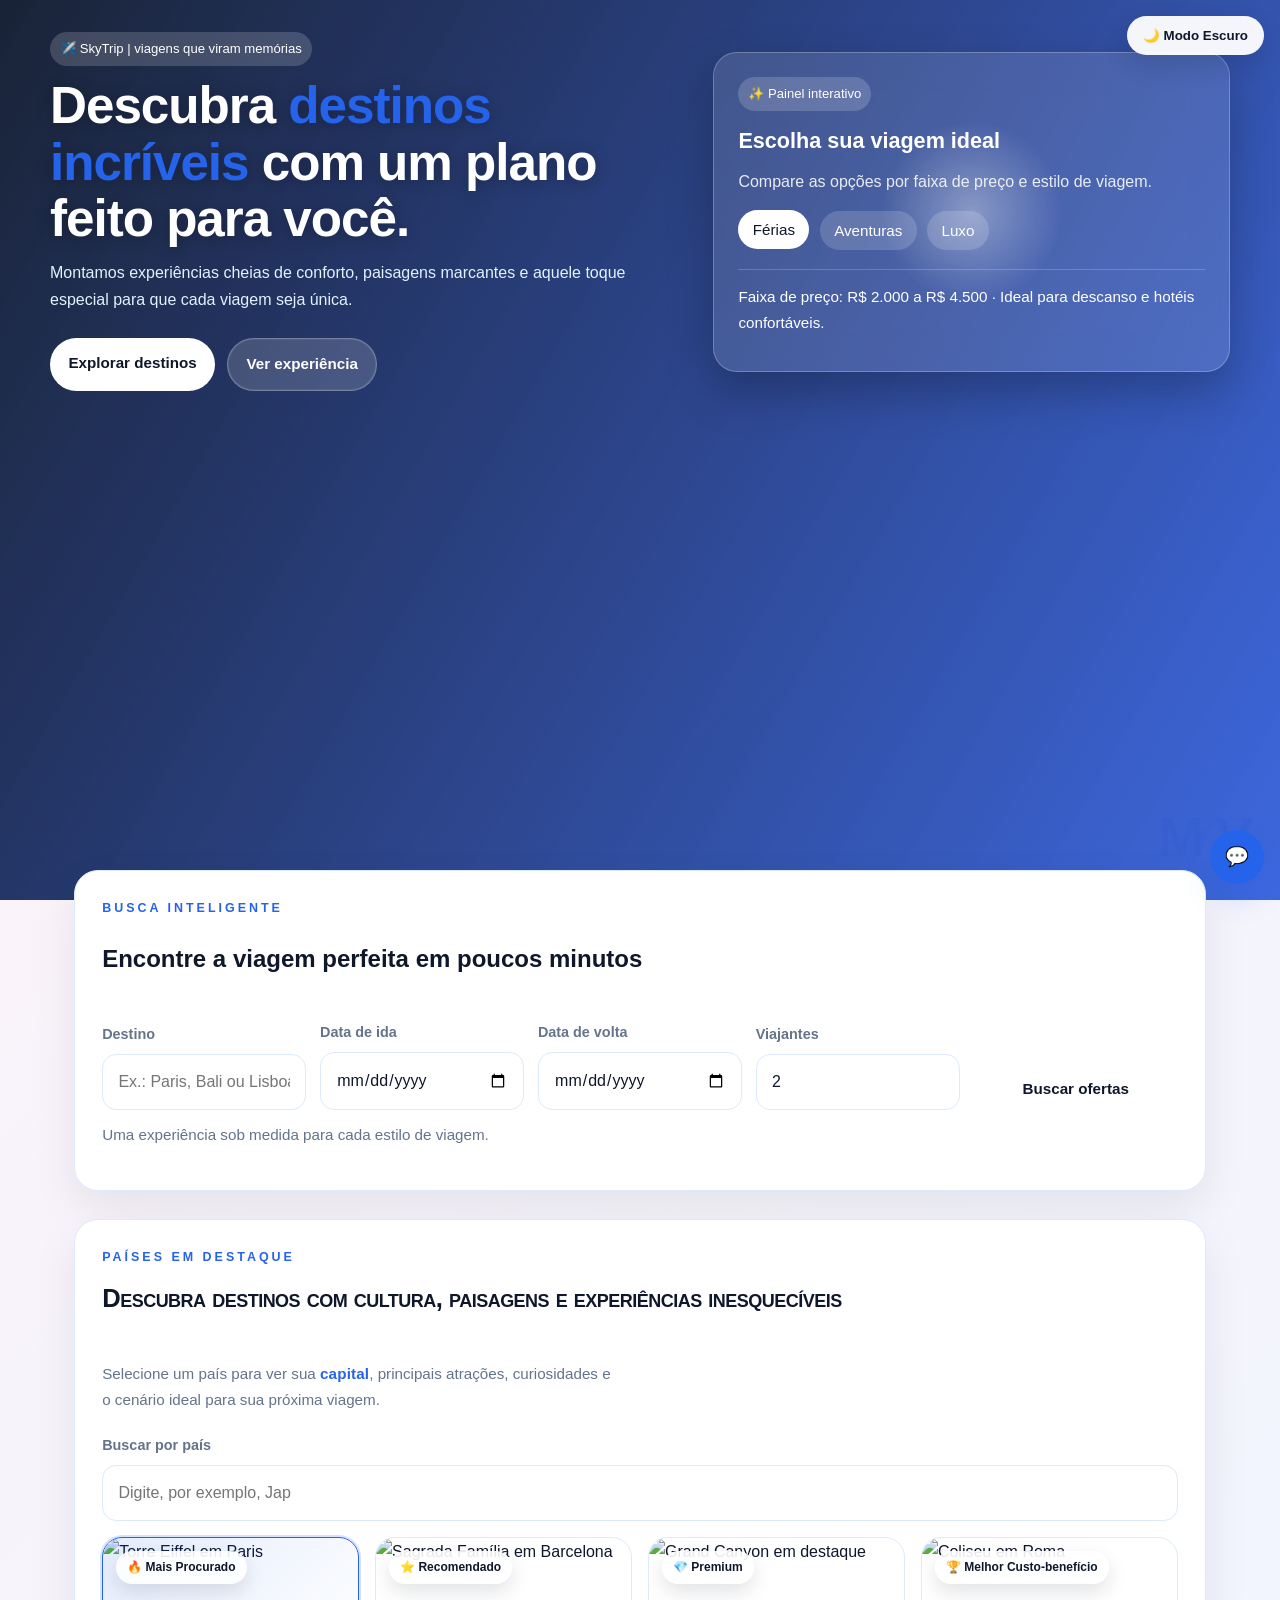
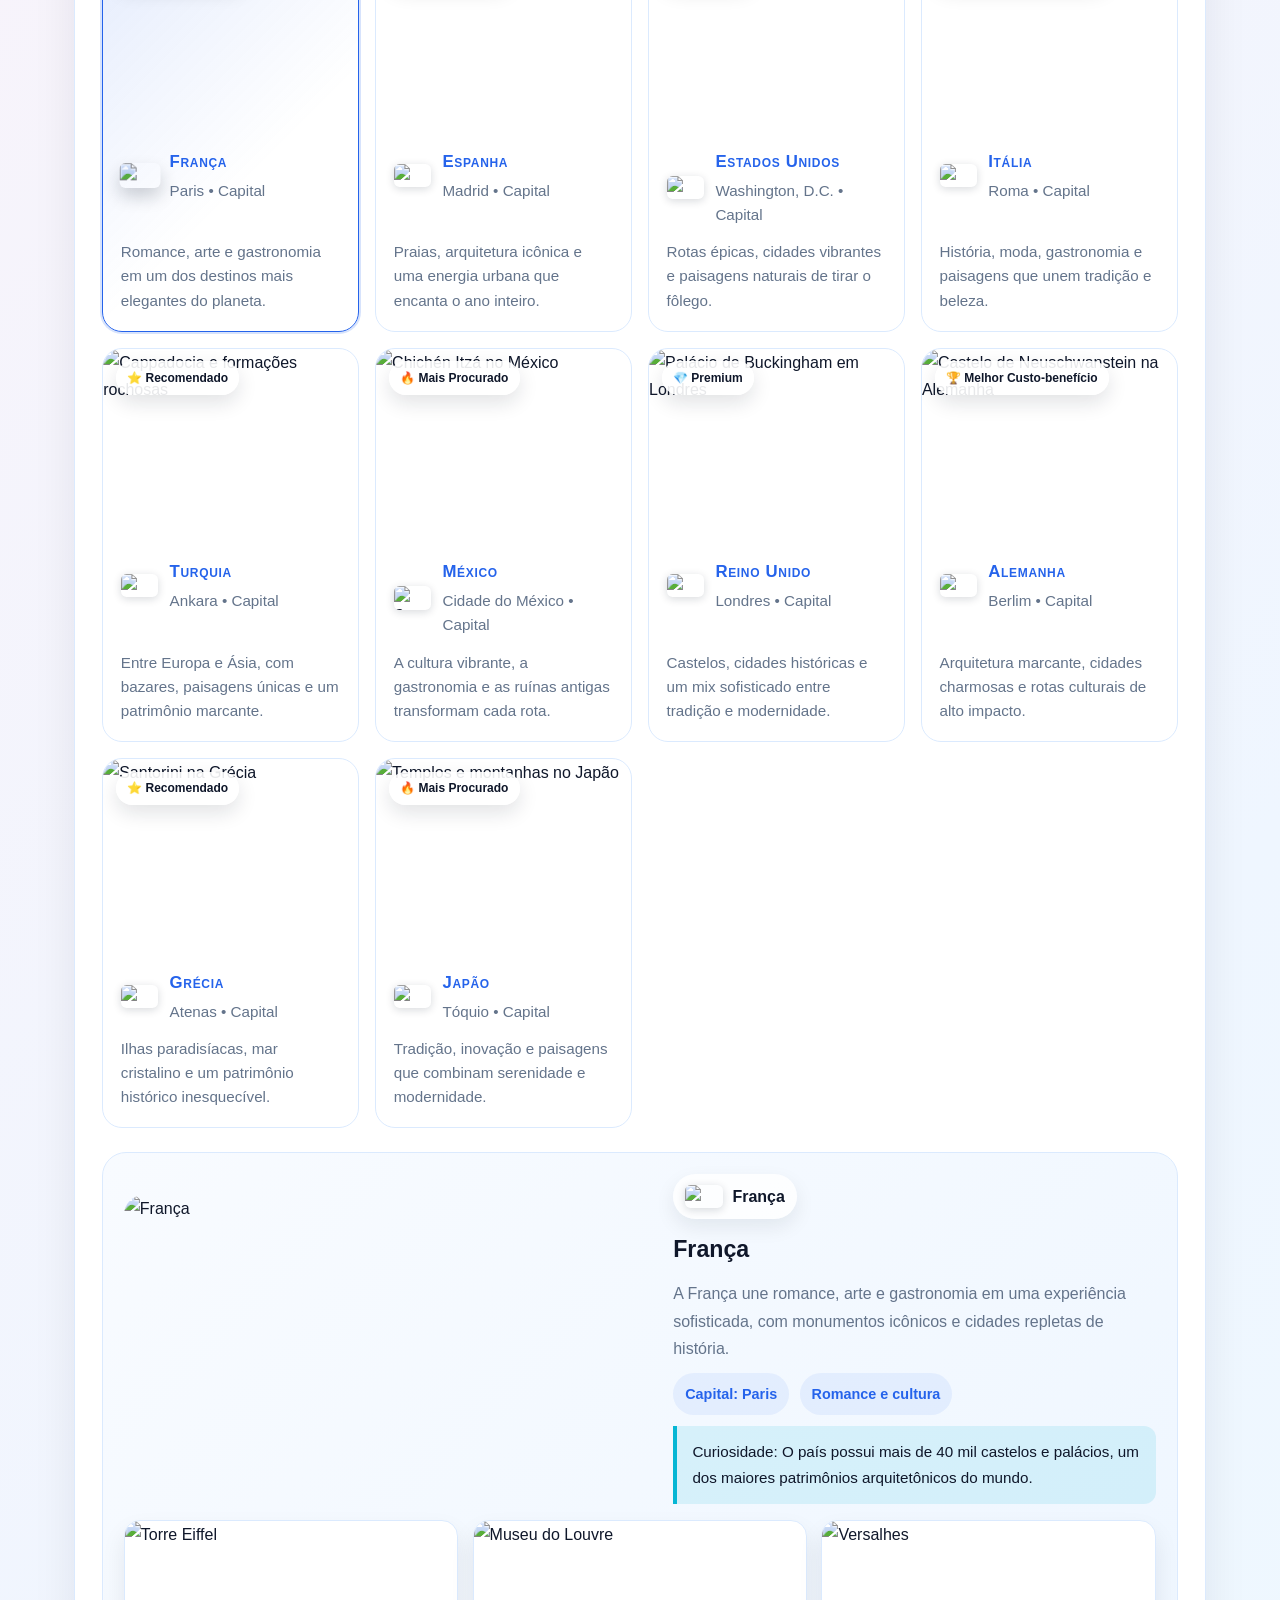
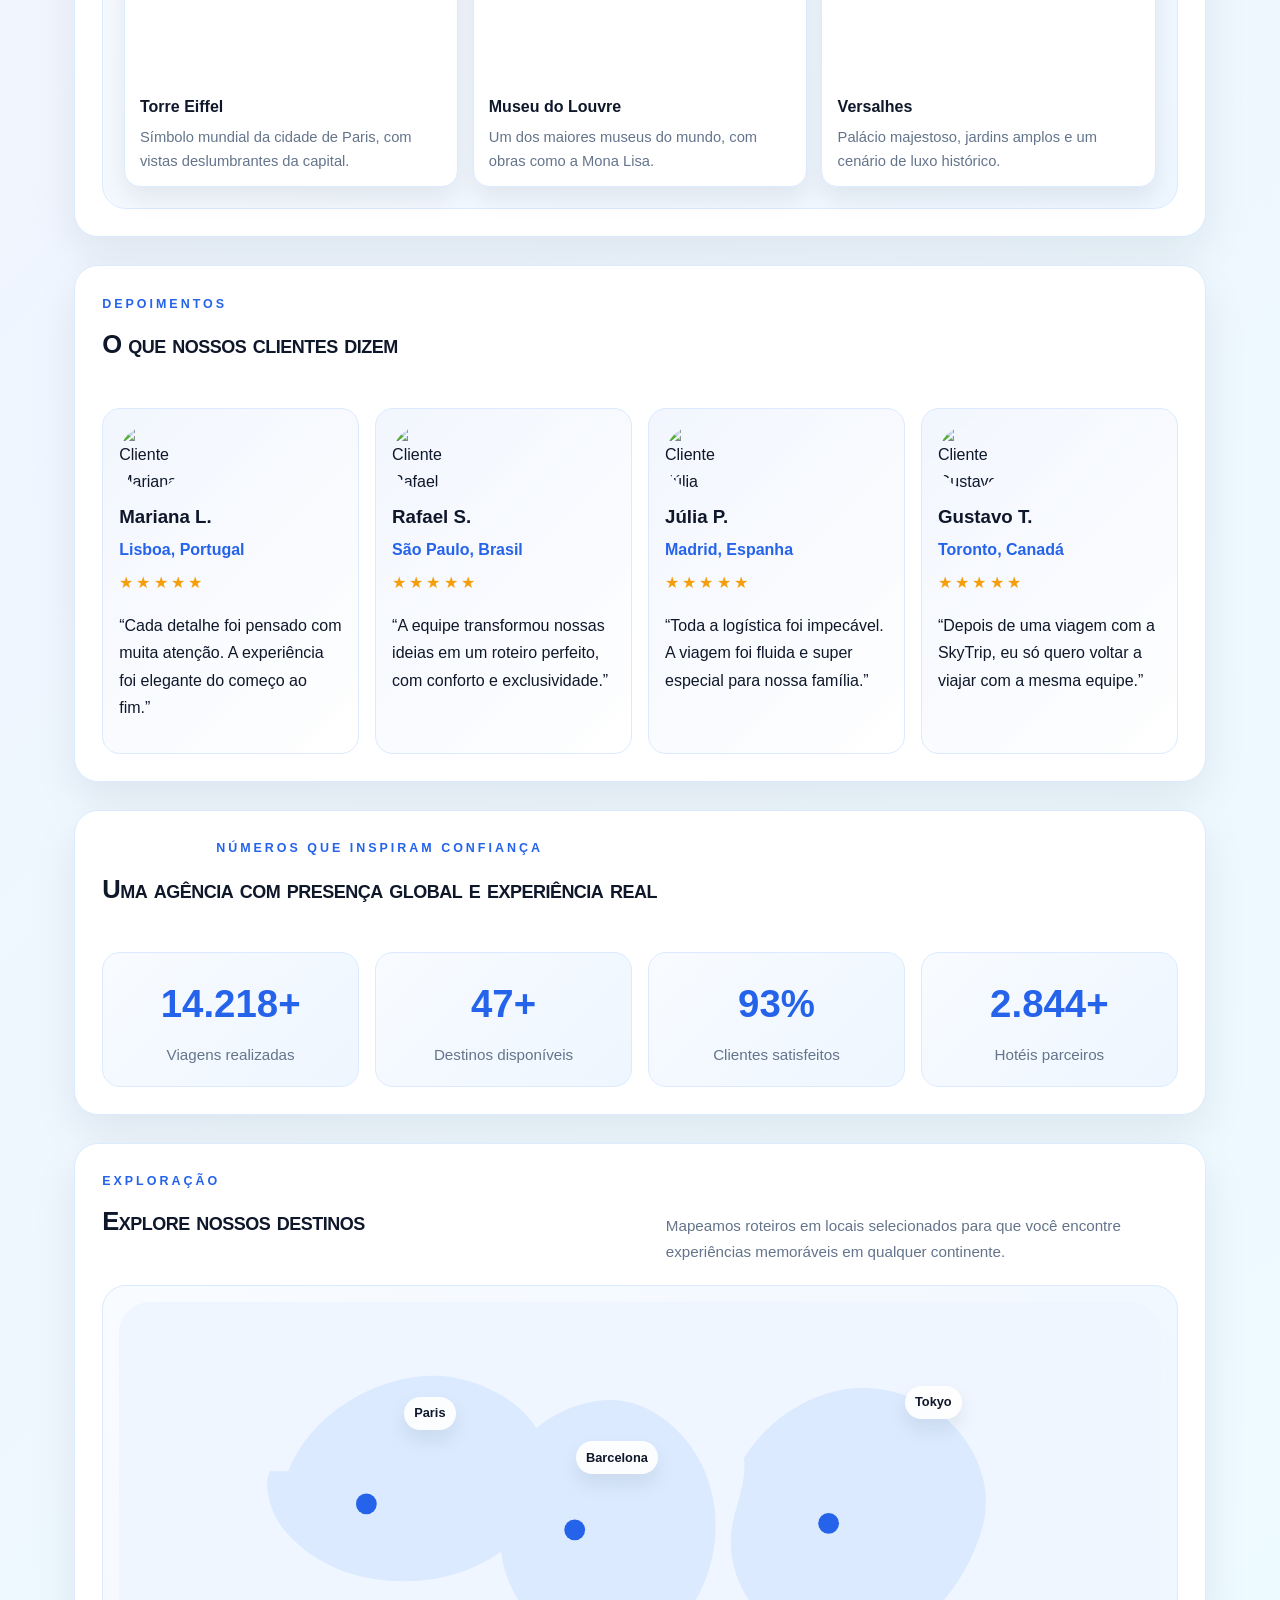
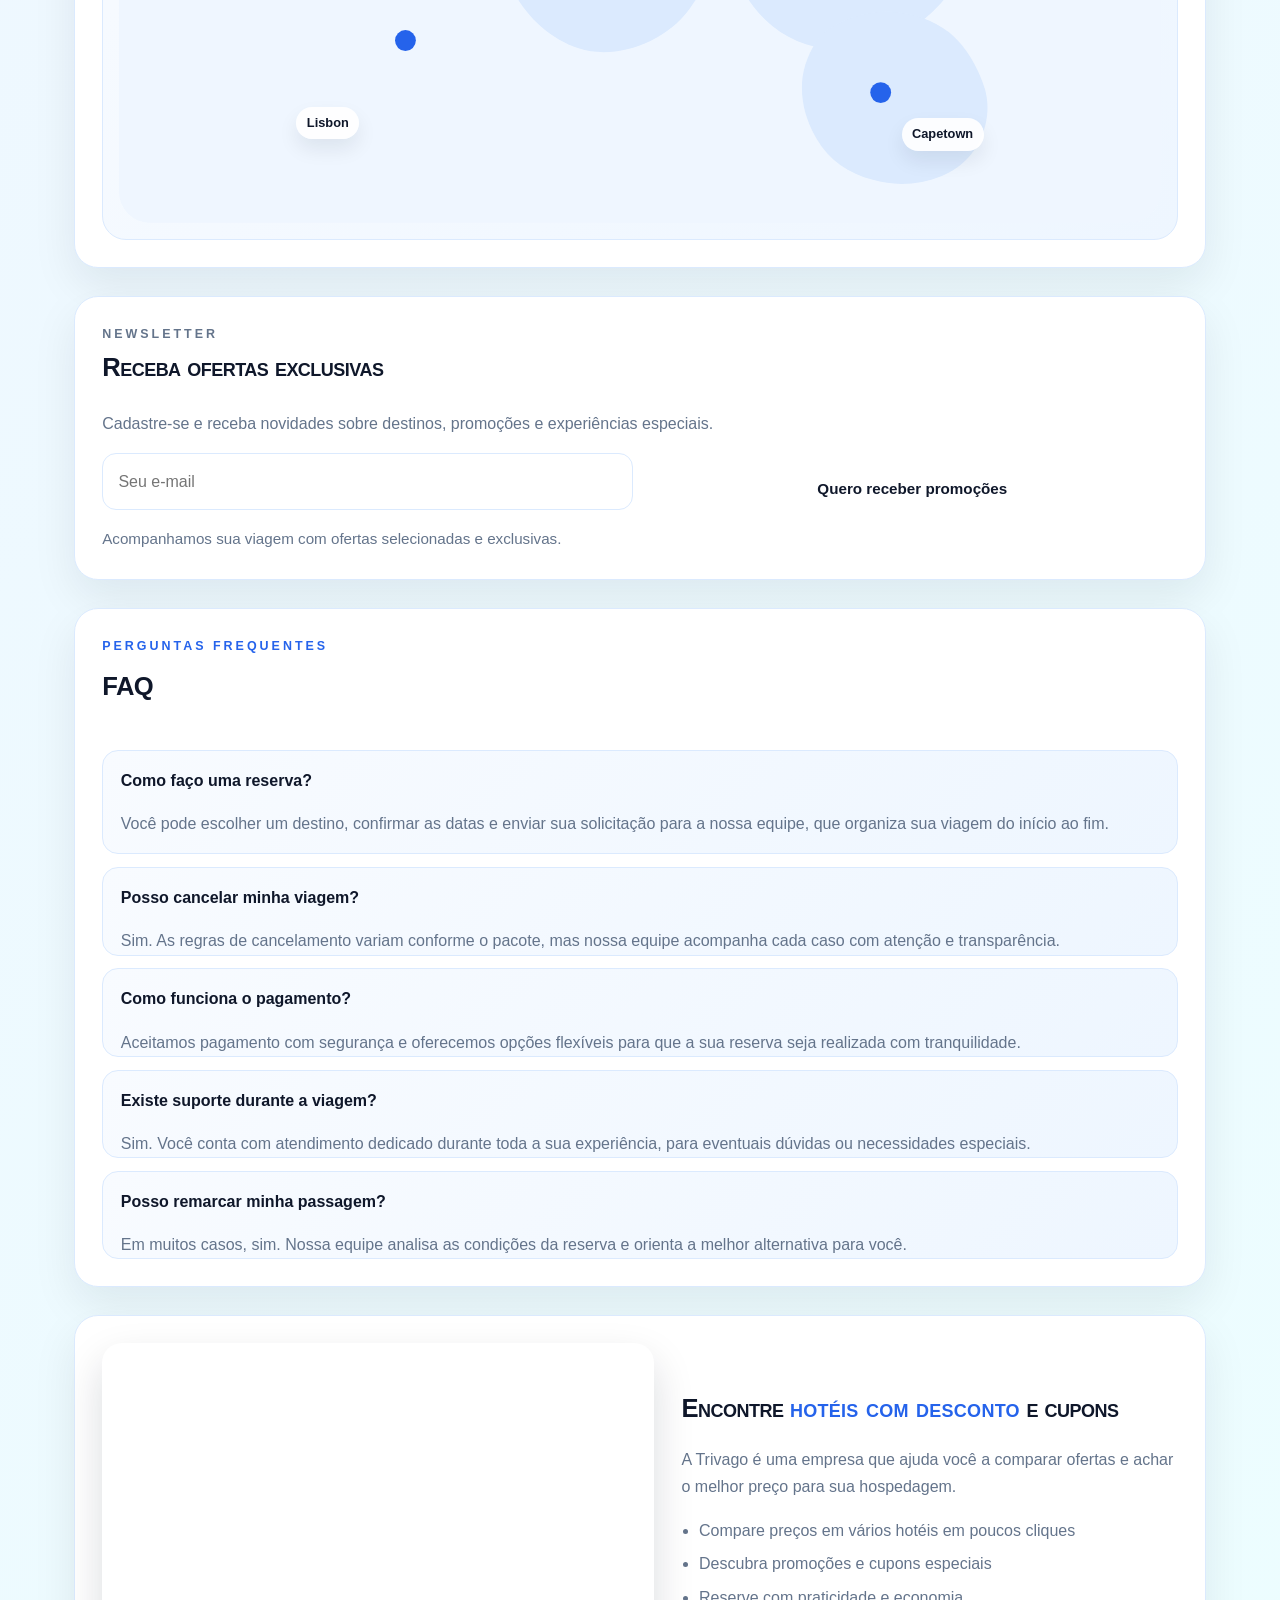
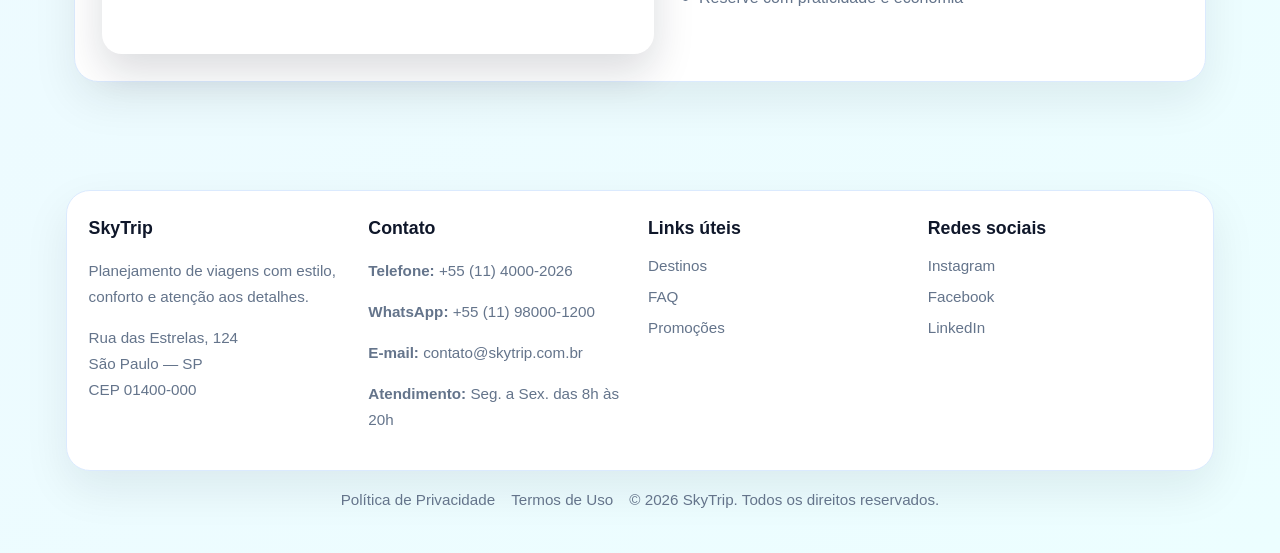
==== index_new.html @ daa1e283 "Adiciona FAQ e melhorias na responsividade" ====
<!DOCTYPE html>
<html lang="pt-BR">
<head>
  <meta charset="UTF-8" />
  <meta name="viewport" content="width=device-width, initial-scale=1.0" />
  <meta name="theme-color" content="#2563eb" />
  <title>SkyTrip | Agência de Viagens</title>
  <link rel="stylesheet" href="styles.css" />
</head>
<body class="is-loading">
  <div class="loading-screen" id="loadingScreen">
    <div class="loading-card">
      <div class="brand-mark">✈️</div>
      <h2>SkyTrip</h2>
      <p>Planejando sua próxima viagem...</p>
      <div class="loading-bar"><span></span></div>
    </div>
  </div>

  <button class="theme-toggle" id="themeToggle" type="button" aria-label="Alternar tema">🌙 Modo Escuro</button>

  <header class="hero">
    <div class="hero-content">
      <div class="reveal">
        <span class="chip">✈️ SkyTrip | viagens que viram memórias</span>
        <h1>Descubra <span class="accent">destinos incríveis</span> com um plano feito para você.</h1>
        <p>Montamos experiências cheias de conforto, paisagens marcantes e aquele toque especial para que cada viagem seja única.</p>
        <div class="hero-actions">
          <a class="btn btn-primary" href="#destinos">Explorar destinos</a>
          <a class="btn btn-secondary" href="#video">Ver experiência</a>
        </div>
      </div>

      <div class="panel-card reveal" id="panelCard">
        <span class="chip">✨ Painel interativo</span>
        <h3 id="panelTitle">Escolha sua viagem ideal</h3>
        <p id="panelText">Compare as opções por faixa de preço e estilo de viagem.</p>

        <div class="options">
          <button class="option-btn active" type="button" data-style="Ferias">Férias</button>
          <button class="option-btn" type="button" data-style="Aventuras">Aventuras</button>
          <button class="option-btn" type="button" data-style="Luxo">Luxo</button>
        </div>

        <div class="result-box" id="resultBox">
          Faixa de preço: R$ 2.000 a R$ 4.500 · Ideal para descanso e hotéis confortáveis.
        </div>
      </div>
    </div>
  </header>

  <main>
    <section class="search-panel reveal" aria-label="Busca de viagens">
      <div class="section-heading">
        <div>
          <p class="section-kicker">Busca inteligente</p>
          <h2>Encontre a viagem perfeita em poucos minutos</h2>
        </div>
      </div>

      <form class="search-form" id="heroSearchForm">
        <label>
          <span>Destino</span>
          <input id="destinationInput" type="text" placeholder="Ex.: Paris, Bali ou Lisboa" />
        </label>
        <label>
          <span>Data de ida</span>
          <input id="departureInput" type="date" />
        </label>
        <label>
          <span>Data de volta</span>
          <input id="returnInput" type="date" />
        </label>
        <label>
          <span>Viajantes</span>
          <input id="travelersInput" type="number" min="1" max="12" value="2" />
        </label>
        <button class="btn btn-primary" type="submit">Buscar ofertas</button>
      </form>
      <p class="form-message" id="searchStatus">Uma experiência sob medida para cada estilo de viagem.</p>
    </section>

    <section class="section-card reveal" id="destinos">
      <div class="section-heading">
        <div>
          <p class="section-kicker">Países em destaque</p>
          <h2>Descubra destinos com cultura, paisagens e experiências inesquecíveis</h2>
        </div>
        <p class="section-intro">Selecione um país para ver sua <span class="highlight">capital</span>, principais atrações, curiosidades e o cenário ideal para sua próxima viagem.</p>
      </div>

      <label class="search-field" for="destinoSearch">
        <span>Buscar por país</span>
        <input id="destinoSearch" type="search" placeholder="Digite, por exemplo, Jap" />
      </label>

      <div class="destinos">
        <button class="destino active" type="button" data-country="França" data-badge="🔥 Mais Procurado">
          <span class="destino-badge">🔥 Mais Procurado</span>
          <img src="https://images.unsplash.com/photo-1499856871958-5b9627545d1a?auto=format&fit=crop&w=900&q=80" alt="Torre Eiffel em Paris" loading="lazy" />
          <div class="destino-content">
            <div class="destino-top">
              <img class="flag-badge" src="https://flagcdn.com/w320/fr.png" alt="Bandeira da França" />
              <div>
                <h3>França</h3>
                <p>Paris • Capital</p>
              </div>
            </div>
            <p>Romance, arte e gastronomia em um dos destinos mais elegantes do planeta.</p>
          </div>
        </button>

        <button class="destino" type="button" data-country="Espanha" data-badge="⭐ Recomendado">
          <span class="destino-badge">⭐ Recomendado</span>
          <img src="https://images.unsplash.com/photo-1543783207-ec64e4d95325?auto=format&fit=crop&w=900&q=80" alt="Sagrada Família em Barcelona" loading="lazy" />
          <div class="destino-content">
            <div class="destino-top">
              <img class="flag-badge" src="https://flagcdn.com/w320/es.png" alt="Bandeira da Espanha" />
              <div>
                <h3>Espanha</h3>
                <p>Madrid • Capital</p>
              </div>
            </div>
            <p>Praias, arquitetura icônica e uma energia urbana que encanta o ano inteiro.</p>
          </div>
        </button>

        <button class="destino" type="button" data-country="Estados Unidos" data-badge="💎 Premium">
          <span class="destino-badge">💎 Premium</span>
          <img src="https://images.unsplash.com/photo-1500530855697-b586d89ba3ee?auto=format&fit=crop&w=900&q=80" alt="Grand Canyon em destaque" loading="lazy" />
          <div class="destino-content">
            <div class="destino-top">
              <img class="flag-badge" src="https://flagcdn.com/w320/us.png" alt="Bandeira dos Estados Unidos" />
              <div>
                <h3>Estados Unidos</h3>
                <p>Washington, D.C. • Capital</p>
              </div>
            </div>
            <p>Rotas épicas, cidades vibrantes e paisagens naturais de tirar o fôlego.</p>
          </div>
        </button>

        <button class="destino" type="button" data-country="Itália" data-badge="🏆 Melhor Custo-benefício">
          <span class="destino-badge">🏆 Melhor Custo-benefício</span>
          <img src="https://images.unsplash.com/photo-1516483638261-f4dbaf036963?auto=format&fit=crop&w=900&q=80" alt="Coliseu em Roma" loading="lazy" />
          <div class="destino-content">
            <div class="destino-top">
              <img class="flag-badge" src="https://flagcdn.com/w320/it.png" alt="Bandeira da Itália" />
              <div>
                <h3>Itália</h3>
                <p>Roma • Capital</p>
              </div>
            </div>
            <p>História, moda, gastronomia e paisagens que unem tradição e beleza.</p>
          </div>
        </button>

        <button class="destino" type="button" data-country="Turquia" data-badge="⭐ Recomendado">
          <span class="destino-badge">⭐ Recomendado</span>
          <img src="https://images.unsplash.com/photo-1548013146-72479768bada?auto=format&fit=crop&w=900&q=80" alt="Cappadocia e formações rochosas" loading="lazy" />
          <div class="destino-content">
            <div class="destino-top">
              <img class="flag-badge" src="https://flagcdn.com/w320/tr.png" alt="Bandeira da Turquia" />
              <div>
                <h3>Turquia</h3>
                <p>Ankara • Capital</p>
              </div>
            </div>
            <p>Entre Europa e Ásia, com bazares, paisagens únicas e um patrimônio marcante.</p>
          </div>
        </button>

        <button class="destino" type="button" data-country="México" data-badge="🔥 Mais Procurado">
          <span class="destino-badge">🔥 Mais Procurado</span>
          <img src="https://images.unsplash.com/photo-1518638150340-f706e86654de?auto=format&fit=crop&w=900&q=80" alt="Chichén Itzá no México" loading="lazy" />
          <div class="destino-content">
            <div class="destino-top">
              <img class="flag-badge" src="https://flagcdn.com/w320/mx.png" alt="Bandeira do México" />
              <div>
                <h3>México</h3>
                <p>Cidade do México • Capital</p>
              </div>
            </div>
            <p>A cultura vibrante, a gastronomia e as ruínas antigas transformam cada rota.</p>
          </div>
        </button>

        <button class="destino" type="button" data-country="Reino Unido" data-badge="💎 Premium">
          <span class="destino-badge">💎 Premium</span>
          <img src="https://images.unsplash.com/photo-1513635269975-59663e0ac1ad?auto=format&fit=crop&w=900&q=80" alt="Palácio de Buckingham em Londres" loading="lazy" />
          <div class="destino-content">
            <div class="destino-top">
              <img class="flag-badge" src="https://flagcdn.com/w320/gb.png" alt="Bandeira do Reino Unido" />
              <div>
                <h3>Reino Unido</h3>
                <p>Londres • Capital</p>
              </div>
            </div>
            <p>Castelos, cidades históricas e um mix sofisticado entre tradição e modernidade.</p>
          </div>
        </button>

        <button class="destino" type="button" data-country="Alemanha" data-badge="🏆 Melhor Custo-benefício">
          <span class="destino-badge">🏆 Melhor Custo-benefício</span>
          <img src="https://images.unsplash.com/photo-1467269204594-9661b134dd2b?auto=format&fit=crop&w=900&q=80" alt="Castelo de Neuschwanstein na Alemanha" loading="lazy" />
          <div class="destino-content">
            <div class="destino-top">
              <img class="flag-badge" src="https://flagcdn.com/w320/de.png" alt="Bandeira da Alemanha" />
              <div>
                <h3>Alemanha</h3>
                <p>Berlim • Capital</p>
              </div>
            </div>
            <p>Arquitetura marcante, cidades charmosas e rotas culturais de alto impacto.</p>
          </div>
        </button>

        <button class="destino" type="button" data-country="Grécia" data-badge="⭐ Recomendado">
          <span class="destino-badge">⭐ Recomendado</span>
          <img src="https://images.unsplash.com/photo-1570077188670-e3a8d69ac5ff?auto=format&fit=crop&w=900&q=80" alt="Santorini na Grécia" loading="lazy" />
          <div class="destino-content">
            <div class="destino-top">
              <img class="flag-badge" src="https://flagcdn.com/w320/gr.png" alt="Bandeira da Grécia" />
              <div>
                <h3>Grécia</h3>
                <p>Atenas • Capital</p>
              </div>
            </div>
            <p>Ilhas paradisíacas, mar cristalino e um patrimônio histórico inesquecível.</p>
          </div>
        </button>

        <button class="destino" type="button" data-country="Japão" data-badge="🔥 Mais Procurado">
          <span class="destino-badge">🔥 Mais Procurado</span>
          <img src="https://images.unsplash.com/photo-1493976040374-85c8e12f0c0e?auto=format&fit=crop&w=900&q=80" alt="Templos e montanhas no Japão" loading="lazy" />
          <div class="destino-content">
            <div class="destino-top">
              <img class="flag-badge" src="https://flagcdn.com/w320/jp.png" alt="Bandeira do Japão" />
              <div>
                <h3>Japão</h3>
                <p>Tóquio • Capital</p>
              </div>
            </div>
            <p>Tradição, inovação e paisagens que combinam serenidade e modernidade.</p>
          </div>
        </button>
      </div>

      <div class="destination-detail" id="destinationDetail"></div>
    </section>

    <section class="section-card reveal" id="testimonials">
      <div class="section-heading">
        <div>
          <p class="section-kicker">Depoimentos</p>
          <h2>O que nossos clientes dizem</h2>
        </div>
      </div>
      <div class="testimonial-grid">
        <article class="testimonial-card">
          <img src="https://images.unsplash.com/photo-1494790108377-be9c29b29330?auto=format&fit=crop&w=400&q=80" alt="Cliente Mariana" loading="lazy" />
          <div>
            <h3>Mariana L.</h3>
            <p class="testimonial-city">Lisboa, Portugal</p>
            <div class="stars">★★★★★</div>
            <p>“Cada detalhe foi pensado com muita atenção. A experiência foi elegante do começo ao fim.”</p>
          </div>
        </article>
        <article class="testimonial-card">
          <img src="https://images.unsplash.com/photo-1500648767791-00dcc994a43e?auto=format&fit=crop&w=400&q=80" alt="Cliente Rafael" loading="lazy" />
          <div>
            <h3>Rafael S.</h3>
            <p class="testimonial-city">São Paulo, Brasil</p>
            <div class="stars">★★★★★</div>
            <p>“A equipe transformou nossas ideias em um roteiro perfeito, com conforto e exclusividade.”</p>
          </div>
        </article>
        <article class="testimonial-card">
          <img src="https://images.unsplash.com/photo-1544005313-94ddf0286df2?auto=format&fit=crop&w=400&q=80" alt="Cliente Júlia" loading="lazy" />
          <div>
            <h3>Júlia P.</h3>
            <p class="testimonial-city">Madrid, Espanha</p>
            <div class="stars">★★★★★</div>
            <p>“Toda a logística foi impecável. A viagem foi fluida e super especial para nossa família.”</p>
          </div>
        </article>
        <article class="testimonial-card">
          <img src="https://images.unsplash.com/photo-1506794778202-cad84cf45f1d?auto=format&fit=crop&w=400&q=80" alt="Cliente Gustavo" loading="lazy" />
          <div>
            <h3>Gustavo T.</h3>
            <p class="testimonial-city">Toronto, Canadá</p>
            <div class="stars">★★★★★</div>
            <p>“Depois de uma viagem com a SkyTrip, eu só quero voltar a viajar com a mesma equipe.”</p>
          </div>
        </article>
      </div>
    </section>

    <section class="section-card reveal stats-section">
      <div class="section-heading">
        <div>
          <p class="section-kicker">Números que inspiram confiança</p>
          <h2>Uma agência com presença global e experiência real</h2>
        </div>
      </div>
      <div class="stats-grid">
        <div class="stat-item">
          <p class="stat-count" data-target="15000" data-suffix="+">0</p>
          <span>Viagens realizadas</span>
        </div>
        <div class="stat-item">
          <p class="stat-count" data-target="50" data-suffix="+">0</p>
          <span>Destinos disponíveis</span>
        </div>
        <div class="stat-item">
          <p class="stat-count" data-target="98" data-suffix="%">0</p>
          <span>Clientes satisfeitos</span>
        </div>
        <div class="stat-item">
          <p class="stat-count" data-target="3000" data-suffix="+">0</p>
          <span>Hotéis parceiros</span>
        </div>
      </div>
    </section>

    <section class="section-card reveal" id="mapSection">
      <div class="section-heading">
        <div>
          <p class="section-kicker">Exploração</p>
          <h2>Explore nossos destinos</h2>
        </div>
        <p class="section-intro">Mapeamos roteiros em locais selecionados para que você encontre experiências memoráveis em qualquer continente.</p>
      </div>

      <div class="map-shell">
        <svg viewBox="0 0 800 400" role="img" aria-label="Mapa ilustrativo do mundo com destinos selecionados">
          <rect width="800" height="400" rx="24" fill="#eff6ff" />
          <path d="M130 130c20-50 80-80 127-72 21 4 42 14 55 28 20 20 23 50 10 74-9 17-24 30-40 39-29 16-63 19-95 12-23-5-46-18-61-37-11-14-15-35-10-44Z" fill="#dbeafe" />
          <path d="M300 120c17-28 54-49 87-44 25 4 46 23 58 44 20 35 17 83-7 116-20 27-58 39-85 30-33-11-58-44-60-79-1-23 1-46 7-67Z" fill="#dbeafe" />
          <path d="M480 120c20-34 61-56 96-54 33 2 64 20 79 48 12 21 14 44 6 66-13 39-42 73-80 84-26 7-57 3-79-15-24-20-36-49-31-78 4-19 11-34 9-51Z" fill="#dbeafe" />
          <path d="M540 255c15-12 35-18 54-17 16 1 31 6 44 16 13 11 22 27 27 43 4 14 2 29-5 42-6 11-16 20-28 25-17 7-36 8-53 3-19-5-35-16-44-33-8-14-12-30-10-46 2-13 8-25 15-33Z" fill="#dbeafe" />
          <circle cx="190" cy="155" r="8" fill="#2563eb" />
          <circle cx="350" cy="175" r="8" fill="#2563eb" />
          <circle cx="545" cy="170" r="8" fill="#2563eb" />
          <circle cx="585" cy="300" r="8" fill="#2563eb" />
          <circle cx="220" cy="260" r="8" fill="#2563eb" />
        </svg>
        <div class="map-labels">
          <span>Paris</span>
          <span>Barcelona</span>
          <span>Tokyo</span>
          <span>Lisbon</span>
          <span>Capetown</span>
        </div>
      </div>
    </section>

    <section class="section-card reveal newsletter-section">
      <div>
        <p class="section-kicker">Newsletter</p>
        <h2>Receba ofertas exclusivas</h2>
        <p>Cadastre-se e receba novidades sobre destinos, promoções e experiências especiais.</p>
      </div>
      <form class="newsletter-form" id="newsletterForm">
        <input id="newsletterEmail" type="email" placeholder="Seu e-mail" />
        <button class="btn btn-primary" type="submit">Quero receber promoções</button>
      </form>
      <p class="form-message" id="newsletterMessage">Acompanhamos sua viagem com ofertas selecionadas e exclusivas.</p>
    </section>

    <section class="section-card reveal" id="faq">
      <div class="section-heading">
        <div>
          <p class="section-kicker">Perguntas frequentes</p>
          <h2>FAQ</h2>
        </div>
      </div>
      <div class="faq-list">
        <article class="faq-item is-open">
          <button class="faq-question" type="button">Como faço uma reserva?</button>
          <div class="faq-answer">Você pode escolher um destino, confirmar as datas e enviar sua solicitação para a nossa equipe, que organiza sua viagem do início ao fim.</div>
        </article>
        <article class="faq-item">
          <button class="faq-question" type="button">Posso cancelar minha viagem?</button>
          <div class="faq-answer">Sim. As regras de cancelamento variam conforme o pacote, mas nossa equipe acompanha cada caso com atenção e transparência.</div>
        </article>
        <article class="faq-item">
          <button class="faq-question" type="button">Como funciona o pagamento?</button>
          <div class="faq-answer">Aceitamos pagamento com segurança e oferecemos opções flexíveis para que a sua reserva seja realizada com tranquilidade.</div>
        </article>
        <article class="faq-item">
          <button class="faq-question" type="button">Existe suporte durante a viagem?</button>
          <div class="faq-answer">Sim. Você conta com atendimento dedicado durante toda a sua experiência, para eventuais dúvidas ou necessidades especiais.</div>
        </article>
        <article class="faq-item">
          <button class="faq-question" type="button">Posso remarcar minha passagem?</button>
          <div class="faq-answer">Em muitos casos, sim. Nossa equipe analisa as condições da reserva e orienta a melhor alternativa para você.</div>
        </article>
      </div>
    </section>

    <section class="section-card reveal" id="video">
      <div class="video-wrap">
        <div class="video-frame">
          <iframe src="https://streamable.com/e/kjairt" title="Vídeo da Trivago" allowfullscreen></iframe>
        </div>
        <div class="video-copy">
          <h2>Encontre <span class="highlight">hotéis com desconto</span> e cupons</h2>
          <p>A Trivago é uma empresa que ajuda você a comparar ofertas e achar o melhor preço para sua hospedagem.</p>
          <ul>
            <li>Compare preços em vários hotéis em poucos cliques</li>
            <li>Descubra promoções e cupons especiais</li>
            <li>Reserve com praticidade e economia</li>
          </ul>
        </div>
      </div>
    </section>
  </main>

  <footer class="reveal">
    <div class="footer-grid">
      <div>
        <h3>SkyTrip</h3>
        <p>Planejamento de viagens com estilo, conforto e atenção aos detalhes.</p>
        <p>Rua das Estrelas, 124<br />São Paulo — SP<br />CEP 01400-000</p>
      </div>
      <div>
        <h3>Contato</h3>
        <p><strong>Telefone:</strong> +55 (11) 4000-2026</p>
        <p><strong>WhatsApp:</strong> +55 (11) 98000-1200</p>
        <p><strong>E-mail:</strong> contato@skytrip.com.br</p>
        <p><strong>Atendimento:</strong> Seg. a Sex. das 8h às 20h</p>
      </div>
      <div>
        <h3>Links úteis</h3>
        <ul>
          <li><a href="#destinos">Destinos</a></li>
          <li><a href="#faq">FAQ</a></li>
          <li><a href="#video">Promoções</a></li>
        </ul>
      </div>
      <div>
        <h3>Redes sociais</h3>
        <ul>
          <li><a href="#">Instagram</a></li>
          <li><a href="#">Facebook</a></li>
          <li><a href="#">LinkedIn</a></li>
        </ul>
      </div>
    </div>
    <div class="footer-bottom">
      <span>Política de Privacidade</span>
      <span>Termos de Uso</span>
      <span>© 2026 SkyTrip. Todos os direitos reservados.</span>
    </div>
  </footer>

  <button class="chat-float" id="chatToggle" type="button" aria-label="Abrir atendimento">💬</button>
  <div class="chat-window" id="chatWindow">
    <div class="chat-header">
      <strong>Olá!</strong>
      <button id="chatClose" type="button" aria-label="Fechar atendimento">×</button>
    </div>
    <p>Como podemos ajudar você hoje?</p>
    <div class="chat-bubble">Nossa equipe pode montar uma viagem sob medida para você.</div>
  </div>

  <script>
    const panelCard = document.getElementById("panelCard");
    const panelTitle = document.getElementById("panelTitle");
    const panelText = document.getElementById("panelText");
    const resultBox = document.getElementById("resultBox");
    const buttons = document.querySelectorAll(".option-btn");
    const destinationButtons = document.querySelectorAll(".destino");
    const destinationDetail = document.getElementById("destinationDetail");

    const profiles = {
      Ferias: {
        title: "Pacote de férias",
        text: "Ideal para quem quer descanso, praias e hotéis confortáveis com ótima relação custo-benefício.",
        result: "Faixa de preço: <span class=\"highlight\">R$ 2.000 a R$ 4.500</span> · Recomendação: Algarve com hospedagem acolhedora e passeios relaxantes."
      },
      Aventuras: {
        title: "Roteiro de aventuras",
        text: "Perfeito para quem gosta de trilhas, esportes e experiências intensas em destinos vibrantes.",
        result: "Faixa de preço: <span class=\"highlight\">R$ 3.500 a R$ 6.500</span> · Recomendação: Bali com mergulho, trilhas e passeios inesquecíveis."
      },
      Luxo: {
        title: "Experiência de luxo",
        text: "Um plano premium com hotéis exclusivos, serviços especiais e experiências sofisticadas.",
        result: "Faixa de preço: <span class=\"highlight\">R$ 8.000 a R$ 15.000+</span> · Recomendação: Dubai com resorts de alto padrão e turismo exclusivo."
      }
    };

    const destinations = {
      França: { capital: "Paris", flag: "https://flagcdn.com/w320/fr.png", image: "https://images.unsplash.com/photo-1499856871958-5b9627545d1a?auto=format&fit=crop&w=1200&q=80", description: "A França une romance, arte e gastronomia em uma experiência sofisticada, com monumentos icônicos e cidades repletas de história.", tag: "Romance e cultura", curiosity: "O país possui mais de 40 mil castelos e palácios, um dos maiores patrimônios arquitetônicos do mundo.", spots: [{ name: "Torre Eiffel", image: "https://images.unsplash.com/photo-1511739001486-6bfe10ce785f?auto=format&fit=crop&w=900&q=80", desc: "Símbolo mundial da cidade de Paris, com vistas deslumbrantes da capital." }, { name: "Museu do Louvre", image: "https://images.unsplash.com/photo-1548013146-72479768bada?auto=format&fit=crop&w=900&q=80", desc: "Um dos maiores museus do mundo, com obras como a Mona Lisa." }, { name: "Versalhes", image: "https://images.unsplash.com/photo-1502602898657-3e91760cbb34?auto=format&fit=crop&w=900&q=80", desc: "Palácio majestoso, jardins amplos e um cenário de luxo histórico." }] },
      Espanha: { capital: "Madrid", flag: "https://flagcdn.com/w320/es.png", image: "https://images.unsplash.com/photo-1539037116277-4db20889f2d4?auto=format&fit=crop&w=1200&q=80", description: "A Espanha oferece praias incríveis, cidades históricas e uma vida cultural intensa, com arquitetura única e gastronomia marcante.", tag: "Praias e arquitetura", curiosity: "A Espanha é um dos países com mais festivais populares do mundo, como as Fallas de Valência.", spots: [{ name: "Sagrada Família", image: "https://images.unsplash.com/photo-1543783207-ec64e4d95325?auto=format&fit=crop&w=900&q=80", desc: "Obra-prima modernista de Gaudí, um dos monumentos mais famosos da Espanha." }, { name: "Alhambra", image: "https://images.unsplash.com/photo-1528744598421-b7b93e12df15?auto=format&fit=crop&w=900&q=80", desc: "Complexo palaciano árabe em Granada, repleto de beleza e história." }, { name: "Park Güell", image: "https://images.unsplash.com/photo-1546525848-3ce03ca516f6?auto=format&fit=crop&w=900&q=80", desc: "Parque colorido com mosaicos e vistas espetaculares de Barcelona." }] },
      "Estados Unidos": { capital: "Washington, D.C.", flag: "https://flagcdn.com/w320/us.png", image: "https://images.unsplash.com/photo-1500530855697-b586d89ba3ee?auto=format&fit=crop&w=1200&q=80", description: "Os Estados Unidos combinam megacidades, parques nacionais e paisagens naturais gigantes, oferecendo roteiros para todos os estilos de viagem.", tag: "Cidades e paisagens", curiosity: "O país conta com 63 parques nacionais, protegendo alguns dos cenários mais impressionantes do planeta.", spots: [{ name: "Grand Canyon", image: "https://images.unsplash.com/photo-1500534623283-312aade485b7?auto=format&fit=crop&w=900&q=80", desc: "Uma das paisagens naturais mais marcantes do planeta, com vistas inigualáveis." }, { name: "Times Square", image: "https://images.unsplash.com/photo-1480714378408-67cf0d13bc1b?auto=format&fit=crop&w=900&q=80", desc: "O coração luminoso de Nova York, ideal para quem ama energia urbana." }, { name: "Estátua da Liberdade", image: "https://images.unsplash.com/photo-1548013146-72479768bada?auto=format&fit=crop&w=900&q=80", desc: "Ícone histórico e um dos pontos mais fotografados dos Estados Unidos." }] },
      Itália: { capital: "Roma", flag: "https://flagcdn.com/w320/it.png", image: "https://images.unsplash.com/photo-1516483638261-f4dbaf036963?auto=format&fit=crop&w=1200&q=80", description: "A Itália é um destino clássico para quem ama arte, história e boa gastronomia, com cidades de beleza incomparável.", tag: "História e gastronomia", curiosity: "A Itália possui mais patrimônios da UNESCO do que qualquer outro país do mundo.", spots: [{ name: "Coliseu", image: "https://images.unsplash.com/photo-1529260830199-42c24126f198?auto=format&fit=crop&w=900&q=80", desc: "Um dos monumentos mais emblemáticos da Antiguidade, localizado em Roma." }, { name: "Veneza", image: "https://images.unsplash.com/photo-1514890547357-a9ee288728e0?auto=format&fit=crop&w=900&q=80", desc: "Cidade única com canais, pontes e uma atmosfera romântica e encantadora." }, { name: "Torre de Pisa", image: "https://images.unsplash.com/photo-1500375592092-40eb2168fd21?auto=format&fit=crop&w=900&q=80", desc: "Símbolo arquitetônico famoso por sua inclinação singular." }] },
      Turquia: { capital: "Ankara", flag: "https://flagcdn.com/w320/tr.png", image: "https://images.unsplash.com/photo-1548013146-72479768bada?auto=format&fit=crop&w=1200&q=80", description: "A Turquia conecta culturas, com bazares históricos, paisagens únicas e uma localização fascinante entre dois continentes.", tag: "Cultura e paisagens", curiosity: "A Turquia fica entre a Europa e a Ásia, sendo um dos poucos países com essa posição geográfica única.", spots: [{ name: "Cappadocia", image: "https://images.unsplash.com/photo-1501785888041-af3ef285b470?auto=format&fit=crop&w=900&q=80", desc: "Formações rochosas impressionantes, balões de ar quente e cenários de cinema." }, { name: "Istambul", image: "https://images.unsplash.com/photo-1524231757912-21f4fe3a7200?auto=format&fit=crop&w=900&q=80", desc: "Cidade vibrante, repleta de mesquitas, bazares e vistas sobre o Bósforo." }, { name: "Éfeso", image: "https://images.unsplash.com/photo-1500530855697-b586d89ba3ee?auto=format&fit=crop&w=900&q=80", desc: "Uma das maiores ruínas antigas da região, com importância histórica enorme." }] },
      México: { capital: "Cidade do México", flag: "https://flagcdn.com/w320/mx.png", image: "https://images.unsplash.com/photo-1518638150340-f706e86654de?auto=format&fit=crop&w=1200&q=80", description: "O México oferece uma mistura envolvente de ruínas antigas, praias paradisíacas e uma culinária reconhecida mundialmente.", tag: "História e gastronomia", curiosity: "A culinária mexicana foi reconhecida pela UNESCO como Patrimônio Cultural Imaterial da Humanidade.", spots: [{ name: "Chichén Itzá", image: "https://images.unsplash.com/photo-1548013146-72479768bada?auto=format&fit=crop&w=900&q=80", desc: "Uma das maravilhas mais importantes da civilização maia." }, { name: "Teotihuacán", image: "https://images.unsplash.com/photo-1501785888041-af3ef285b470?auto=format&fit=crop&w=900&q=80", desc: "Complexo arqueológico com pirâmides imponentes e história fascinante." }, { name: "Cancún", image: "https://images.unsplash.com/photo-1527631746610-bca00a040d60?auto=format&fit=crop&w=900&q=80", desc: "Destino de praia com águas cristalinas e uma vida noturna animada." }] },
      "Reino Unido": { capital: "Londres", flag: "https://flagcdn.com/w320/gb.png", image: "https://images.unsplash.com/photo-1513635269975-59663e0ac1ad?auto=format&fit=crop&w=1200&q=80", description: "O Reino Unido reúne cidades históricas, palácios majestosos e paisagens rurais encantadoras, com um charme muito próprio.", tag: "História e cidades", curiosity: "Londres já teve uma torre onde os corvos eram cuidados por superstição e tradição.", spots: [{ name: "Big Ben", image: "https://images.unsplash.com/photo-1513635269975-59663e0ac1ad?auto=format&fit=crop&w=900&q=80", desc: "Símbolo icônico de Londres e um dos marcos mais reconhecidos do mundo." }, { name: "Stonehenge", image: "https://images.unsplash.com/photo-1476514525535-07fb3b4ae5f1?auto=format&fit=crop&w=900&q=80", desc: "Monumento pré-histórico cercado por mistério e beleza rural." }, { name: "Edimburgo", image: "https://images.unsplash.com/photo-1500534623283-312aade485b7?auto=format&fit=crop&w=900&q=80", desc: "Cidade histórica com castelos, ruas estreitas e uma atmosfera encantadora." }] },
      Alemanha: { capital: "Berlim", flag: "https://flagcdn.com/w320/de.png", image: "https://images.unsplash.com/photo-1467269204594-9661b134dd2b?auto=format&fit=crop&w=1200&q=80", description: "A Alemanha leva quem viaja para cidades modernas, castelos encantadores e trilhas imperdíveis em paisagens naturais memoráveis.", tag: "Cidades e castelos", curiosity: "O país possui uma das maiores redes ferroviárias da Europa, perfeita para explorar em viagens curtas.", spots: [{ name: "Neuschwanstein", image: "https://images.unsplash.com/photo-1500530855697-b586d89ba3ee?auto=format&fit=crop&w=900&q=80", desc: "Castelo romântico que inspirou contos e histórias de conto de fadas." }, { name: "Porta de Brandemburgo", image: "https://images.unsplash.com/photo-1527631746610-bca00a040d60?auto=format&fit=crop&w=900&q=80", desc: "Monumento histórico no centro de Berlim e símbolo da reunificação alemã." }, { name: "Floresta Negra", image: "https://images.unsplash.com/photo-1501785888041-af3ef285b470?auto=format&fit=crop&w=900&q=80", desc: "Região de montanhas, aldeias e trilhas que encantam os amantes da natureza." }] },
      Grécia: { capital: "Atenas", flag: "https://flagcdn.com/w320/gr.png", image: "https://images.unsplash.com/photo-1570077188670-e3a8d69ac5ff?auto=format&fit=crop&w=1200&q=80", description: "A Grécia surpreende com ilhas de águas cristalinas, vilarejos brancos e um legado histórico que fascina milhões de viajantes.", tag: "Ilhas e mitologia", curiosity: "O país possui mais de 6 mil ilhas e ilhéus, muitos ainda preservados e cheios de encanto.", spots: [{ name: "Acrópole", image: "https://images.unsplash.com/photo-1529156069898-49953e39b3ac?auto=format&fit=crop&w=900&q=80", desc: "Maravilha antiga que representa a essência da história grega." }, { name: "Santorini", image: "https://images.unsplash.com/photo-1570077188670-e3a8d69ac5ff?auto=format&fit=crop&w=900&q=80", desc: "Ilha com casas brancas, céu azul e pôr do sol inesquecível." }, { name: "Meteora", image: "https://images.unsplash.com/photo-1500375592092-40eb2168fd21?auto=format&fit=crop&w=900&q=80", desc: "Monastérios sobre formações rochosas de um cenário único no mundo." }] },
      Japão: { capital: "Tóquio", flag: "https://flagcdn.com/w320/jp.png", image: "https://images.unsplash.com/photo-1493976040374-85c8e12f0c0e?auto=format&fit=crop&w=1200&q=80", description: "O Japão combina tradição ancestral, tecnologia avançada e paisagens fascinantes em uma experiência cultural intensa.", tag: "Tradição e inovação", curiosity: "O país conta com mais de 100 mil templos e santuários, cada um com sua própria história.", spots: [{ name: "Monte Fuji", image: "https://images.unsplash.com/photo-1526481280693-3bfa7568e0f3?auto=format&fit=crop&w=900&q=80", desc: "Montanha sagrada e um dos cenários mais reconhecidos do Japão." }, { name: "Fushimi Inari", image: "https://images.unsplash.com/photo-1493976040374-85c8e12f0c0e?auto=format&fit=crop&w=900&q=80", desc: "Templo famoso por seus milheiros de portões vermelhos." }, { name: "Quioto", image: "https://images.unsplash.com/photo-1528164344705-47542687000d?auto=format&fit=crop&w=900&q=80", desc: "Cidade histórica com templos, jardins e uma atmosfera serena." }] }
    };

    function renderDestination(country) {
      const data = destinations[country];
      if (!data) return;

      destinationDetail.innerHTML = `
        <div class="detail-shell">
          <div class="detail-hero">
            <img src="${data.image}" alt="${country}" loading="lazy" />
            <div class="detail-header">
              <div class="flag-pill">
                <img class="flag-badge" src="${data.flag}" alt="Bandeira de ${country}" />
                <span>${country}</span>
              </div>
              <h3>${country}</h3>
              <p>${data.description}</p>
              <div class="detail-meta">
                <span class="detail-pill">Capital: ${data.capital}</span>
                <span class="detail-pill">${data.tag}</span>
              </div>
              <div class="curiosity">Curiosidade: ${data.curiosity}</div>
            </div>
          </div>

          <div class="detail-grid">
            ${data.spots.map((spot, index) => `
              <article class="spot-card" style="--delay: ${index * 90}ms;">
                <img src="${spot.image}" alt="${spot.name}" loading="lazy" />
                <div class="spot-content">
                  <h4>${spot.name}</h4>
                  <p>${spot.desc}</p>
                </div>
              </article>
            `).join("")}
          </div>
        </div>
      `;

      destinationDetail.classList.remove("is-visible");
      requestAnimationFrame(() => {
        destinationDetail.classList.add("is-visible");
      });
    }

    buttons.forEach((button) => {
      button.addEventListener("click", () => {
        buttons.forEach((btn) => btn.classList.remove("active"));
        button.classList.add("active");
        const style = button.dataset.style;
        panelTitle.innerHTML = profiles[style].title;
        panelText.innerHTML = profiles[style].text;
        resultBox.innerHTML = profiles[style].result;
      });
    });

    destinationButtons.forEach((button, index) => {
      button.style.setProperty("--delay", `${index * 80}ms`);
      button.addEventListener("click", () => {
        destinationButtons.forEach((btn) => {
          btn.classList.remove("active", "is-selected");
        });
        button.classList.add("active", "is-selected");
        renderDestination(button.dataset.country);
      });
    });

    const initialCountry = document.querySelector(".destino.active");
    if (initialCountry) {
      initialCountry.classList.add("is-selected");
    }

    renderDestination("França");

    panelCard.addEventListener("mousemove", (event) => {
      const rect = panelCard.getBoundingClientRect();
      const x = ((event.clientX - rect.left) / rect.width) * 100;
      const y = ((event.clientY - rect.top) / rect.height) * 100;
      panelCard.style.setProperty("--x", `${x}%`);
      panelCard.style.setProperty("--y", `${y}%`);
    });

    const searchForm = document.getElementById("heroSearchForm");
    const searchStatus = document.getElementById("searchStatus");
    if (searchForm) {
      searchForm.addEventListener("submit", (event) => {
        event.preventDefault();
        const destination = document.getElementById("destinationInput").value.trim();
        const departure = document.getElementById("departureInput").value;
        const returnDate = document.getElementById("returnInput").value;
        const travelers = document.getElementById("travelersInput").value;

        if (!destination || !departure || !returnDate || !travelers) {
          searchStatus.textContent = "Preencha todos os campos para receber uma proposta personalizada.";
          searchStatus.className = "form-message error";
          return;
        }

        if (new Date(returnDate) < new Date(departure)) {
          searchStatus.textContent = "A data de volta não pode ser anterior à data de ida.";
          searchStatus.className = "form-message error";
          return;
        }

        searchStatus.textContent = `Perfect! Sua viagem para ${destination} para ${travelers} viajante(s) está pronta para análise.`;
        searchStatus.className = "form-message success";
      });
    }

    const destinationSearch = document.getElementById("destinoSearch");
    if (destinationSearch) {
      destinationSearch.addEventListener("input", () => {
        const query = destinationSearch.value.trim().toLowerCase();
        destinationButtons.forEach((button) => {
          const country = button.dataset.country.toLowerCase();
          const shouldShow = !query || country.includes(query);
          button.classList.toggle("is-hidden", !shouldShow);
        });
      });
    }

    const newsletterForm = document.getElementById("newsletterForm");
    const newsletterMessage = document.getElementById("newsletterMessage");
    if (newsletterForm) {
      newsletterForm.addEventListener("submit", (event) => {
        event.preventDefault();
        const email = document.getElementById("newsletterEmail").value.trim();
        const emailPattern = /^[^\s@]+@[^\s@]+\.[^\s@]+$/;

        if (!emailPattern.test(email)) {
          newsletterMessage.textContent = "Informe um e-mail válido para receber nossas ofertas.";
          newsletterMessage.className = "form-message error";
          return;
        }

        newsletterMessage.textContent = `Cadastro realizado com sucesso! Vamos enviar ofertas exclusivas para ${email}.`;
        newsletterMessage.className = "form-message success";
        newsletterForm.reset();
      });
    }

    const faqButtons = document.querySelectorAll(".faq-question");
    faqButtons.forEach((button) => {
      button.addEventListener("click", () => {
        const item = button.closest(".faq-item");
        const isOpen = item.classList.contains("is-open");
        faqButtons.forEach((btn) => {
          btn.closest(".faq-item").classList.remove("is-open");
        });
        if (!isOpen) {
          item.classList.add("is-open");
        }
      });
    });

    const chatToggle = document.getElementById("chatToggle");
    const chatWindow = document.getElementById("chatWindow");
    const chatClose = document.getElementById("chatClose");
    if (chatToggle && chatWindow) {
      chatToggle.addEventListener("click", () => {
        chatWindow.classList.toggle("is-open");
      });
      chatClose.addEventListener("click", () => {
        chatWindow.classList.remove("is-open");
      });
    }

    const themeToggle = document.getElementById("themeToggle");
    const applyTheme = (theme) => {
      document.body.classList.toggle("theme-dark", theme === "dark");
      localStorage.setItem("skytrip-theme", theme);
      if (themeToggle) {
        themeToggle.innerHTML = theme === "dark" ? "☀️ Modo Claro" : "🌙 Modo Escuro";
      }
    };

    const savedTheme = localStorage.getItem("skytrip-theme") || "light";
    applyTheme(savedTheme);

    if (themeToggle) {
      themeToggle.addEventListener("click", () => {
        const nextTheme = document.body.classList.contains("theme-dark") ? "light" : "dark";
        applyTheme(nextTheme);
      });
    }

    const revealItems = document.querySelectorAll(".reveal");
    const observer = new IntersectionObserver((entries) => {
      entries.forEach((entry) => {
        if (entry.isIntersecting) {
          entry.target.classList.add("is-visible");
          observer.unobserve(entry.target);
        }
      });
    }, { threshold: 0.18 });

    revealItems.forEach((item) => observer.observe(item));

    const statItems = document.querySelectorAll(".stat-count");
    const statObserver = new IntersectionObserver((entries) => {
      entries.forEach((entry) => {
        if (!entry.isIntersecting) return;
        const element = entry.target;
        const target = Number(element.dataset.target || 0);
        const suffix = element.dataset.suffix || "";
        const prefix = element.dataset.prefix || "";
        const decimals = Number(element.dataset.decimals || 0);
        const duration = 1600;
        const start = performance.now();

        const step = (now) => {
          const progress = Math.min((now - start) / duration, 1);
          const eased = 1 - Math.pow(1 - progress, 3);
          const current = target * eased;
          const formatted = current.toLocaleString("pt-BR", { minimumFractionDigits: decimals, maximumFractionDigits: decimals });
          element.textContent = `${prefix}${formatted}${suffix}`;
          if (progress < 1) {
            requestAnimationFrame(step);
          } else {
            element.textContent = `${prefix}${target.toLocaleString("pt-BR", { minimumFractionDigits: decimals, maximumFractionDigits: decimals })}${suffix}`;
          }
        };

        requestAnimationFrame(step);
        statObserver.unobserve(element);
      });
    }, { threshold: 0.4 });

    statItems.forEach((item) => statObserver.observe(item));

    setTimeout(() => {
      document.querySelector(".loading-screen")?.classList.add("is-hidden");
      document.body.classList.remove("is-loading");
    }, 2200);
  </script>
</body>
</html>
---- styles.css ----
:root {
  --azul: #2563eb;
  --azul-escuro: #0f172a;
  --cyan: #06b6d4;
  --laranja: #f59e0b;
  --cinza: #e2e8f0;
  --branco: #f8fafc;
  --texto: #0f172a;
  --muted: #64748b;
  --sombra: 0 18px 45px rgba(15, 23, 42, 0.08);
  --border: #dbeafe;
  --surface: #ffffff;
  --surface-alt: linear-gradient(135deg, #f8fbff, #eef6ff);
  --hero-bg: linear-gradient(120deg, rgba(13, 23, 44, 0.95), rgba(29, 78, 216, 0.85));
  --hero-overlay: rgba(255, 255, 255, 0.12);
  --bg: linear-gradient(135deg, #fdf2f8 0%, #eff6ff 45%, #ecfeff 100%);
}

body.theme-dark {
  --texto: #e2e8f0;
  --muted: #94a3b8;
  --sombra: 0 20px 50px rgba(2, 6, 23, 0.4);
  --border: rgba(255, 255, 255, 0.12);
  --surface: #0f172a;
  --surface-alt: linear-gradient(135deg, rgba(15, 23, 42, 0.95), rgba(30, 41, 59, 0.95));
  --hero-bg: linear-gradient(120deg, rgba(2, 6, 23, 0.96), rgba(37, 99, 235, 0.84));
  --hero-overlay: rgba(15, 23, 42, 0.38);
  --bg: linear-gradient(135deg, #020617 0%, #111827 45%, #0f172a 100%);
}

* {
  box-sizing: border-box;
}

html {
  scroll-behavior: smooth;
}

body {
  margin: 0;
  font-family: "Segoe UI", "Inter", Arial, sans-serif;
  color: var(--texto);
  background: var(--bg);
  line-height: 1.7;
  font-size: 1rem;
  overflow-x: hidden;
  position: relative;
  transition: background 0.3s ease, color 0.3s ease;
}

body::before {
  content: "MV";
  position: fixed;
  right: 1rem;
  bottom: 1rem;
  z-index: 0;
  font-size: clamp(2.2rem, 5vw, 3.5rem);
  font-weight: 800;
  letter-spacing: 0.2em;
  color: rgba(37, 99, 235, 0.12);
  pointer-events: none;
  user-select: none;
  text-transform: uppercase;
}

a {
  color: inherit;
  text-decoration: none;
}

img,
iframe,
svg {
  max-width: 100%;
  display: block;
}

strong,
b {
  font-weight: 700;
}

.accent {
  color: var(--azul);
  font-weight: 700;
}

.highlight {
  color: var(--azul);
  font-weight: 700;
  letter-spacing: 0.01em;
}

.hero {
  min-height: 100vh;
  padding: clamp(1.25rem, 3vw, 2rem) clamp(1rem, 3vw, 2rem) clamp(3rem, 6vw, 4.5rem);
  background: var(--hero-bg);
  color: white;
  position: relative;
  overflow: hidden;
}

.hero::before {
  content: "";
  position: absolute;
  inset: 0;
  background: url("https://images.unsplash.com/photo-1507525428034-b723cf961d3e?auto=format&fit=crop&w=1400&q=80") center/cover;
  opacity: 0.18;
  mix-blend-mode: screen;
}

.hero-content {
  position: relative;
  z-index: 1;
  max-width: 1180px;
  margin: 0 auto;
  display: grid;
  grid-template-columns: minmax(0, 1.1fr) minmax(0, 0.9fr);
  gap: clamp(1.4rem, 3vw, 2rem);
  align-items: center;
}

.hero h1 {
  font-size: clamp(2rem, 4vw, 3.35rem);
  margin: 0 0 0.75rem;
  line-height: 1.1;
  color: #ffffff;
  text-shadow: 0 2px 16px rgba(0, 0, 0, 0.3);
  letter-spacing: -0.02em;
}

.hero p {
  font-size: clamp(1rem, 1.2vw, 1.05rem);
  max-width: 42rem;
  color: #e0f2fe;
  margin: 0;
}

.hero-actions {
  margin-top: 1.5rem;
  display: flex;
  gap: 0.75rem;
  flex-wrap: wrap;
}

.btn {
  padding: 0.8rem 1.15rem;
  border-radius: 999px;
  font-weight: 700;
  border: none;
  cursor: pointer;
  transition: transform 0.2s ease, box-shadow 0.2s ease, background 0.2s ease;
  font-size: 0.95rem;
}

.btn:hover {
  transform: translateY(-2px);
  box-shadow: 0 10px 20px rgba(0, 0, 0, 0.2);
}

.btn-primary {
  background: white;
  color: var(--azul-escuro);
}

.btn-secondary {
  background: rgba(255, 255, 255, 0.16);
  color: white;
  border: 1px solid rgba(255, 255, 255, 0.25);
  box-shadow: inset 0 0 0 1px rgba(255, 255, 255, 0.08);
}

.btn-secondary:hover {
  background: rgba(255, 255, 255, 0.24);
  border-color: rgba(255, 255, 255, 0.38);
}

.panel-card {
  background: var(--hero-overlay);
  border: 1px solid rgba(255, 255, 255, 0.24);
  backdrop-filter: blur(18px);
  border-radius: 24px;
  padding: clamp(1.1rem, 2vw, 1.5rem);
  box-shadow: 0 20px 45px rgba(0, 0, 0, 0.25);
  position: relative;
  overflow: hidden;
  min-height: 20rem;
  isolation: isolate;
}

.panel-card::after {
  content: "";
  position: absolute;
  inset: 0;
  background: radial-gradient(circle at var(--x, 50%) var(--y, 50%), rgba(255, 255, 255, 0.35), transparent 30%);
  pointer-events: none;
  z-index: -1;
  transition: opacity 0.2s ease;
}

.panel-card:hover::after {
  opacity: 1;
}

.chip {
  display: inline-block;
  padding: 6px 10px;
  border-radius: 999px;
  background: rgba(255, 255, 255, 0.17);
  font-size: 0.82rem;
  margin-bottom: 12px;
}

.panel-card h3 {
  font-size: 1.35rem;
  margin: 0 0 8px;
}

.panel-card p {
  margin: 0 0 14px;
  color: rgba(255, 255, 255, 0.88);
}

.options {
  display: flex;
  flex-wrap: wrap;
  gap: 0.65rem;
  margin: 1rem 0 1.15rem;
}

.option-btn {
  border: none;
  border-radius: 999px;
  padding: 0.7rem 0.9rem;
  cursor: pointer;
  background: rgba(255, 255, 255, 0.16);
  color: white;
  transition: background 0.2s ease, transform 0.2s ease;
  font-size: 0.95rem;
}

.option-btn:hover,
.option-btn.active {
  background: white;
  color: var(--azul-escuro);
  transform: translateY(-1px);
}

.result-box {
  border-top: 1px solid rgba(255, 255, 255, 0.2);
  padding-top: 0.9rem;
  margin-top: 0.8rem;
  font-size: 0.95rem;
  line-height: 1.7;
}

main {
  max-width: 1180px;
  margin: -30px auto 0;
  padding: 0 clamp(1rem, 3vw, 1.5rem) 3.75rem;
  position: relative;
  z-index: 2;
}

section {
  margin-bottom: 1.75rem;
}

.section-card {
  background: var(--surface);
  border: 1px solid var(--border);
  border-radius: 24px;
  padding: clamp(1.1rem, 2.2vw, 1.7rem);
  box-shadow: var(--sombra);
}

.section-card h2 {
  margin-top: 0;
  font-size: clamp(1.3rem, 2vw, 1.8rem);
  color: var(--azul-escuro);
  letter-spacing: -0.02em;
  font-variant: small-caps;
}

.section-heading {
  display: flex;
  justify-content: space-between;
  align-items: end;
  gap: 1.25rem;
  margin-bottom: 1.25rem;
  flex-wrap: wrap;
}

.section-kicker {
  margin: 0 0 0.5rem;
  color: var(--azul);
  font-size: 0.78rem;
  font-weight: 700;
  letter-spacing: 0.24em;
  text-transform: uppercase;
}

.section-intro {
  max-width: 32rem;
  margin: 0;
  color: var(--muted);
  font-size: clamp(0.95rem, 1.1vw, 1rem);
}

.search-panel,
.newsletter-section {
  background: var(--surface);
  border: 1px solid var(--border);
  border-radius: 24px;
  padding: clamp(1.1rem, 2.2vw, 1.7rem);
  box-shadow: var(--sombra);
  margin-bottom: 1.75rem;
}

.search-form,
.newsletter-form {
  display: grid;
  grid-template-columns: repeat(auto-fit, minmax(180px, 1fr));
  gap: 0.85rem;
  align-items: end;
}

.search-form label,
.search-field {
  display: flex;
  flex-direction: column;
  gap: 0.45rem;
}

.search-form label span,
.search-field span {
  font-size: 0.9rem;
  font-weight: 700;
  color: var(--muted);
}

.search-form input,
.search-field input,
.newsletter-form input {
  border: 1px solid var(--border);
  border-radius: 14px;
  padding: 0.85rem 0.95rem;
  font: inherit;
  background: rgba(255, 255, 255, 0.9);
  color: var(--texto);
  transition: border-color 0.2s ease, box-shadow 0.2s ease;
}

.search-form input:focus,
.search-field input:focus,
.newsletter-form input:focus {
  outline: none;
  border-color: var(--azul);
  box-shadow: 0 0 0 4px rgba(37, 99, 235, 0.15);
}

.form-message {
  margin-top: 0.75rem;
  font-size: 0.95rem;
  color: var(--muted);
}

.form-message.success {
  color: #047857;
}

.form-message.error {
  color: #b91c1c;
}

.destinos {
  display: grid;
  grid-template-columns: repeat(auto-fit, minmax(min(100%, 240px), 1fr));
  gap: 1rem;
  margin-top: 1rem;
}

.destino {
  padding: 0;
  border-radius: 20px;
  border: 1px solid var(--border);
  background: linear-gradient(145deg, var(--surface), var(--surface-alt));
  transition: transform 0.25s ease, box-shadow 0.25s ease, border-color 0.25s ease, opacity 0.2s ease;
  position: relative;
  overflow: hidden;
  cursor: pointer;
  text-align: left;
  width: 100%;
  height: 100%;
  font: inherit;
  color: inherit;
  display: flex;
  flex-direction: column;
  animation: cardEntrance 0.7s cubic-bezier(0.22, 1, 0.36, 1) both;
  animation-delay: var(--delay, 0ms);
}

.destino.is-hidden {
  display: none;
}

.destino::after {
  content: "";
  position: absolute;
  inset: 0;
  background: linear-gradient(135deg, rgba(37, 99, 235, 0.12), transparent 60%);
  opacity: 0;
  transition: opacity 0.25s ease;
  pointer-events: none;
}

.destino:hover,
.destino.is-selected {
  transform: translateY(-4px) scale(1.01);
  box-shadow: 0 18px 30px rgba(29, 78, 216, 0.12);
}

.destino:hover::after,
.destino.is-selected::after {
  opacity: 1;
}

.destino.active {
  border-color: var(--azul);
  box-shadow: 0 0 0 2px rgba(37, 99, 235, 0.18);
}

.destino > img {
  width: 100%;
  height: clamp(10rem, 18vw, 12rem);
  display: block;
  object-fit: cover;
}

.destino-content {
  padding: clamp(0.95rem, 1.6vw, 1.1rem);
  display: flex;
  flex-direction: column;
  gap: 0.6rem;
  flex: 1;
}

.destino-top {
  display: flex;
  align-items: center;
  gap: 0.7rem;
  margin-bottom: 0.2rem;
}

.flag-badge {
  width: 2.35rem;
  height: 1.45rem;
  object-fit: cover;
  border-radius: 0.35rem;
  box-shadow: 0 2px 8px rgba(15, 23, 42, 0.16);
  flex-shrink: 0;
  display: block;
  transition: transform 0.25s ease, box-shadow 0.25s ease;
}

.destino:hover .flag-badge,
.destino.is-selected .flag-badge {
  transform: scale(1.08);
  box-shadow: 0 8px 16px rgba(15, 23, 42, 0.2);
}

.destino-content h3 {
  margin: 0 0 0.15rem;
  color: var(--azul);
  font-size: 1.05rem;
  font-weight: 700;
  font-variant: small-caps;
  letter-spacing: 0.04em;
}

.destino-content p {
  margin: 0;
  color: var(--muted);
  font-size: 0.95rem;
  line-height: 1.6;
}

.destino-content > p:last-child {
  margin-top: auto;
}

.destino-badge {
  position: absolute;
  top: 0.8rem;
  left: 0.8rem;
  z-index: 2;
  padding: 0.4rem 0.7rem;
  border-radius: 999px;
  background: rgba(255, 255, 255, 0.9);
  font-size: 0.75rem;
  font-weight: 700;
  color: var(--azul-escuro);
  box-shadow: 0 8px 20px rgba(15, 23, 42, 0.12);
}

.destination-detail {
  margin-top: 1.5rem;
  padding: 0;
  border: none;
  background: transparent;
  opacity: 0;
  transform: translateY(14px);
  transition: opacity 0.45s ease, transform 0.45s ease;
}

.destination-detail.is-visible {
  opacity: 1;
  transform: translateY(0);
}

.detail-shell {
  display: grid;
  gap: 1rem;
  padding: clamp(1rem, 2vw, 1.3rem);
  border-radius: 24px;
  background: var(--surface-alt);
  border: 1px solid var(--border);
  animation: detailReveal 0.5s cubic-bezier(0.22, 1, 0.36, 1) both;
}

.detail-hero {
  display: grid;
  grid-template-columns: minmax(0, 1.05fr) minmax(0, 0.95fr);
  gap: 1rem;
  align-items: center;
}

.detail-hero > img {
  width: 100%;
  height: clamp(13.75rem, 24vw, 18rem);
  object-fit: cover;
  border-radius: 20px;
  display: block;
}

.detail-header {
  display: flex;
  flex-direction: column;
  gap: 0.7rem;
}

.detail-header h3 {
  margin: 0;
  color: var(--azul-escuro);
  font-size: clamp(1.25rem, 2vw, 1.45rem);
}

.detail-header p {
  margin: 0;
  color: var(--muted);
  line-height: 1.7;
}

.flag-pill {
  display: inline-flex;
  align-items: center;
  gap: 0.6rem;
  width: fit-content;
  padding: 0.55rem 0.75rem;
  border-radius: 999px;
  background: rgba(255, 255, 255, 0.8);
  box-shadow: 0 8px 20px rgba(15, 23, 42, 0.08);
  color: var(--azul-escuro);
  font-weight: 700;
}

.detail-meta {
  display: flex;
  flex-wrap: wrap;
  gap: 0.65rem;
}

.detail-pill {
  display: inline-flex;
  align-items: center;
  padding: 0.55rem 0.75rem;
  border-radius: 999px;
  background: rgba(37, 99, 235, 0.08);
  color: var(--azul);
  font-size: 0.9rem;
  font-weight: 600;
}

.curiosity {
  padding: 0.8rem 0.95rem;
  border-left: 4px solid var(--cyan);
  border-radius: 0 12px 12px 0;
  background: rgba(6, 182, 212, 0.12);
  color: var(--texto);
  font-size: 0.95rem;
  line-height: 1.7;
}

.detail-grid {
  display: grid;
  grid-template-columns: repeat(auto-fit, minmax(min(100%, 220px), 1fr));
  gap: 0.9rem;
}

.spot-card {
  background: var(--surface);
  border-radius: 16px;
  overflow: hidden;
  box-shadow: 0 12px 24px rgba(15, 23, 42, 0.08);
  border: 1px solid var(--border);
  transition: transform 0.2s ease, box-shadow 0.2s ease;
  animation: cardEntrance 0.55s cubic-bezier(0.22, 1, 0.36, 1) both;
  animation-delay: var(--delay, 0ms);
}

.spot-card:hover {
  transform: translateY(-2px);
  box-shadow: 0 16px 28px rgba(15, 23, 42, 0.12);
}

.spot-card img {
  width: 100%;
  height: clamp(8.5rem, 14vw, 10rem);
  object-fit: cover;
  display: block;
}

.spot-content {
  padding: 0.8rem 0.95rem;
}

.spot-content h4 {
  margin: 0 0 0.35rem;
  color: var(--azul-escuro);
  font-size: 1rem;
}

.spot-content p {
  margin: 0;
  color: var(--muted);
  font-size: 0.92rem;
  line-height: 1.6;
}

.testimonial-grid {
  display: grid;
  grid-template-columns: repeat(auto-fit, minmax(220px, 1fr));
  gap: 1rem;
}

.testimonial-card {
  border: 1px solid var(--border);
  border-radius: 18px;
  padding: 1rem;
  background: linear-gradient(135deg, rgba(37, 99, 235, 0.06), rgba(255, 255, 255, 0.04));
  transition: transform 0.25s ease, box-shadow 0.25s ease;
}

.testimonial-card:hover {
  transform: translateY(-4px);
  box-shadow: 0 12px 24px rgba(15, 23, 42, 0.1);
}

.testimonial-card img {
  width: 64px;
  height: 64px;
  border-radius: 50%;
  object-fit: cover;
  margin-bottom: 0.8rem;
}

.testimonial-card h3 {
  margin: 0 0 0.2rem;
  color: var(--azul-escuro);
}

.testimonial-city {
  margin: 0 0 0.35rem;
  color: var(--azul);
  font-weight: 600;
}

.stars {
  color: var(--laranja);
  letter-spacing: 0.2em;
  margin-bottom: 0.45rem;
}

.stats-section {
  text-align: center;
}

.stats-grid {
  display: grid;
  grid-template-columns: repeat(auto-fit, minmax(180px, 1fr));
  gap: 1rem;
}

.stat-item {
  padding: 1.1rem;
  border-radius: 18px;
  background: var(--surface-alt);
  border: 1px solid var(--border);
}

.stat-count {
  font-size: clamp(1.8rem, 3vw, 2.4rem);
  font-weight: 800;
  color: var(--azul);
  margin: 0 0 0.3rem;
}

.stat-item span {
  color: var(--muted);
  font-size: 0.95rem;
}

.map-shell {
  position: relative;
  padding: 1rem;
  border-radius: 24px;
  background: var(--surface-alt);
  border: 1px solid var(--border);
}

.map-labels {
  position: absolute;
  inset: 0;
  pointer-events: none;
}

.map-labels span {
  position: absolute;
  padding: 0.35rem 0.65rem;
  background: rgba(255, 255, 255, 0.92);
  border-radius: 999px;
  font-size: 0.8rem;
  font-weight: 700;
  color: var(--azul-escuro);
  box-shadow: 0 10px 20px rgba(15, 23, 42, 0.08);
}

.map-labels span:nth-child(1) { top: 20%; left: 28%; }
.map-labels span:nth-child(2) { top: 28%; left: 44%; }
.map-labels span:nth-child(3) { top: 18%; right: 20%; }
.map-labels span:nth-child(4) { bottom: 18%; left: 18%; }
.map-labels span:nth-child(5) { bottom: 16%; right: 18%; }

.newsletter-section {
  display: flex;
  flex-direction: column;
  gap: 1rem;
}

.newsletter-section p {
  margin: 0;
  color: var(--muted);
}

.faq-list {
  display: grid;
  gap: 0.8rem;
}

.faq-item {
  border: 1px solid var(--border);
  border-radius: 16px;
  overflow: hidden;
  background: var(--surface-alt);
}

.faq-question {
  width: 100%;
  padding: 1rem 1.1rem;
  border: none;
  background: transparent;
  color: var(--texto);
  font: inherit;
  font-weight: 700;
  text-align: left;
  cursor: pointer;
}

.faq-answer {
  display: grid;
  grid-template-rows: 0fr;
  transition: grid-template-rows 0.25s ease;
}

.faq-answer::before {
  content: "";
  overflow: hidden;
}

.faq-item .faq-answer {
  padding: 0 1.1rem;
  color: var(--muted);
}

.faq-item.is-open .faq-answer {
  grid-template-rows: 1fr;
  padding-bottom: 1rem;
}

.video-wrap {
  display: grid;
  grid-template-columns: minmax(0, 1.05fr) minmax(0, 0.95fr);
  gap: clamp(1rem, 2.2vw, 1.5rem);
  align-items: center;
}

.video-frame {
  border-radius: 20px;
  overflow: hidden;
  box-shadow: 0 18px 40px rgba(15, 23, 42, 0.15);
  background: transparent;
  position: relative;
  aspect-ratio: 16 / 9;
}

.video-frame iframe {
  width: 100%;
  height: 100%;
  min-height: 100%;
  border: 0;
  display: block;
  background: transparent;
  margin: 0;
  padding: 0;
}

.video-copy {
  padding: 0.3rem 0.2rem;
}

.video-copy h2 {
  margin: 0 0 0.6rem;
  font-size: clamp(1.25rem, 2vw, 1.6rem);
  color: var(--azul-escuro);
  letter-spacing: -0.02em;
  font-variant: small-caps;
}

.video-copy p,
.video-copy li {
  color: var(--muted);
  line-height: 1.7;
}

.video-copy ul {
  padding-left: 1.1rem;
  margin: 0.8rem 0 0;
}

.video-copy li + li {
  margin-top: 0.4rem;
}

footer {
  max-width: 1180px;
  margin: 0 auto;
  padding: 1.25rem 1rem 2.5rem;
  color: var(--muted);
  font-size: 0.95rem;
}

.footer-grid {
  display: grid;
  grid-template-columns: repeat(auto-fit, minmax(200px, 1fr));
  gap: 1rem;
  padding: 1.35rem;
  border: 1px solid var(--border);
  border-radius: 24px;
  background: var(--surface);
  box-shadow: var(--sombra);
}

.footer-grid h3 {
  margin: 0 0 0.6rem;
  color: var(--azul-escuro);
}

.footer-grid ul {
  list-style: none;
  padding: 0;
  margin: 0;
  display: grid;
  gap: 0.35rem;
}

.footer-bottom {
  display: flex;
  flex-wrap: wrap;
  justify-content: center;
  gap: 1rem;
  margin-top: 1rem;
  color: var(--muted);
}

.theme-toggle {
  position: fixed;
  top: 1rem;
  right: 1rem;
  z-index: 20;
  border: none;
  border-radius: 999px;
  padding: 0.75rem 1rem;
  background: rgba(255, 255, 255, 0.95);
  color: var(--azul-escuro);
  font-weight: 700;
  box-shadow: 0 10px 24px rgba(15, 23, 42, 0.16);
  cursor: pointer;
}

.chat-float {
  position: fixed;
  right: 1rem;
  bottom: 1rem;
  z-index: 20;
  border: none;
  border-radius: 50%;
  width: 3.4rem;
  height: 3.4rem;
  font-size: 1.2rem;
  background: var(--azul);
  color: white;
  box-shadow: 0 14px 30px rgba(37, 99, 235, 0.2);
  cursor: pointer;
}

.chat-window {
  position: fixed;
  right: 1rem;
  bottom: 5rem;
  width: min(320px, calc(100% - 2rem));
  padding: 1rem;
  border-radius: 18px;
  background: var(--surface);
  border: 1px solid var(--border);
  box-shadow: var(--sombra);
  transform: translateY(10px);
  opacity: 0;
  pointer-events: none;
  transition: all 0.25s ease;
  z-index: 19;
}

.chat-window.is-open {
  transform: translateY(0);
  opacity: 1;
  pointer-events: auto;
}

.chat-header {
  display: flex;
  justify-content: space-between;
  align-items: center;
  margin-bottom: 0.6rem;
}

.chat-header button {
  border: none;
  background: transparent;
  font-size: 1.15rem;
  cursor: pointer;
  color: var(--muted);
}

.chat-bubble {
  margin-top: 0.7rem;
  padding: 0.8rem 0.95rem;
  border-radius: 14px;
  background: rgba(37, 99, 235, 0.08);
  color: var(--azul-escuro);
}

.loading-screen {
  position: fixed;
  inset: 0;
  display: grid;
  place-items: center;
  z-index: 40;
  background: linear-gradient(135deg, rgba(2, 6, 23, 0.96), rgba(37, 99, 235, 0.9));
  color: white;
  transition: opacity 0.35s ease, visibility 0.35s ease;
}

.loading-screen.is-hidden {
  opacity: 0;
  visibility: hidden;
}

.loading-card {
  text-align: center;
  padding: 2rem;
  border-radius: 24px;
  background: rgba(255, 255, 255, 0.12);
  backdrop-filter: blur(16px);
  min-width: min(90vw, 320px);
}

.brand-mark {
  font-size: 2.4rem;
  margin-bottom: 0.4rem;
}

.loading-bar {
  width: 100%;
  height: 8px;
  border-radius: 999px;
  background: rgba(255, 255, 255, 0.2);
  overflow: hidden;
  margin-top: 1rem;
}

.loading-bar span {
  display: block;
  width: 45%;
  height: 100%;
  background: linear-gradient(90deg, white, #bfdbfe);
  animation: loadingPulse 1.4s ease-in-out infinite;
}

.reveal {
  opacity: 0;
  transform: translateY(24px);
  transition: opacity 0.55s ease, transform 0.55s ease;
}

.reveal.is-visible {
  opacity: 1;
  transform: translateY(0);
}

@keyframes cardEntrance {
  from {
    opacity: 0;
    transform: translateY(18px);
  }
  to {
    opacity: 1;
    transform: translateY(0);
  }
}

@keyframes detailReveal {
  from {
    opacity: 0;
    transform: translateY(16px) scale(0.98);
  }
  to {
    opacity: 1;
    transform: translateY(0) scale(1);
  }
}

@keyframes loadingPulse {
  0% { transform: translateX(-120%); }
  100% { transform: translateX(220%); }
}

@media (max-width: 900px) {
  .hero-content,
  .video-wrap,
  .detail-hero {
    grid-template-columns: 1fr;
  }

  .hero {
    min-height: auto;
  }

  .section-heading {
    flex-direction: column;
    align-items: start;
  }
}

@media (max-width: 640px) {
  main {
    padding: 0 1rem 3rem;
  }

  .hero {
    padding: 1.15rem 1rem 3rem;
  }

  .section-card,
  .search-panel,
  .newsletter-section {
    padding: 1rem;
    border-radius: 1.2rem;
  }

  .hero-actions,
  .options,
  .newsletter-form {
    flex-direction: column;
  }

  .btn,
  .option-btn {
    width: 100%;
    justify-content: center;
    text-align: center;
  }

  .destinos {
    grid-template-columns: 1fr;
  }

  .detail-hero > img {
    height: 220px;
  }

  .detail-shell {
    padding: 1rem;
  }

  .theme-toggle {
    top: 0.75rem;
    right: 0.75rem;
    padding: 0.65rem 0.9rem;
  }

  .chat-float {
    right: 0.8rem;
    bottom: 0.8rem;
  }

  .map-labels span {
    font-size: 0.7rem;
  }
}

@media (max-width: 840px) {
  .hero-content,
  .video-wrap {
    grid-template-columns: 1fr;
  }

  .hero {
    min-height: auto;
  }
}
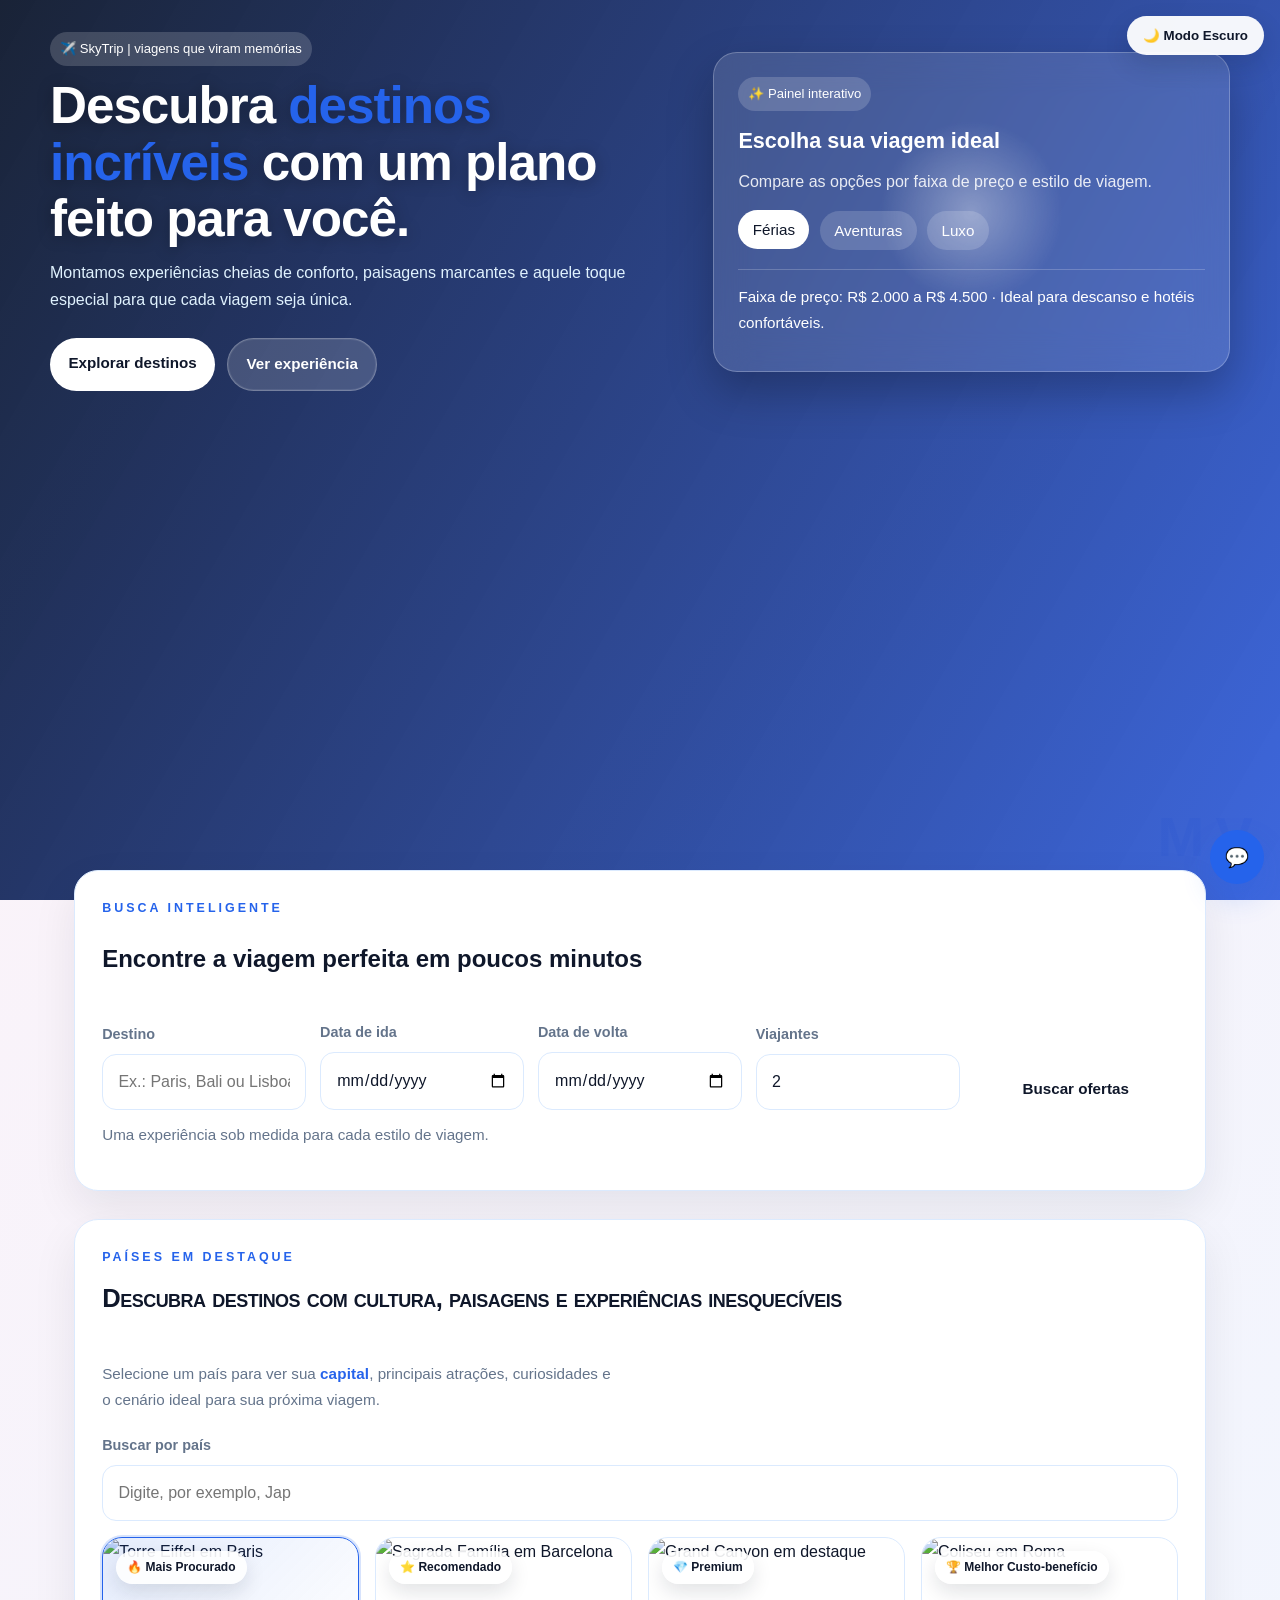
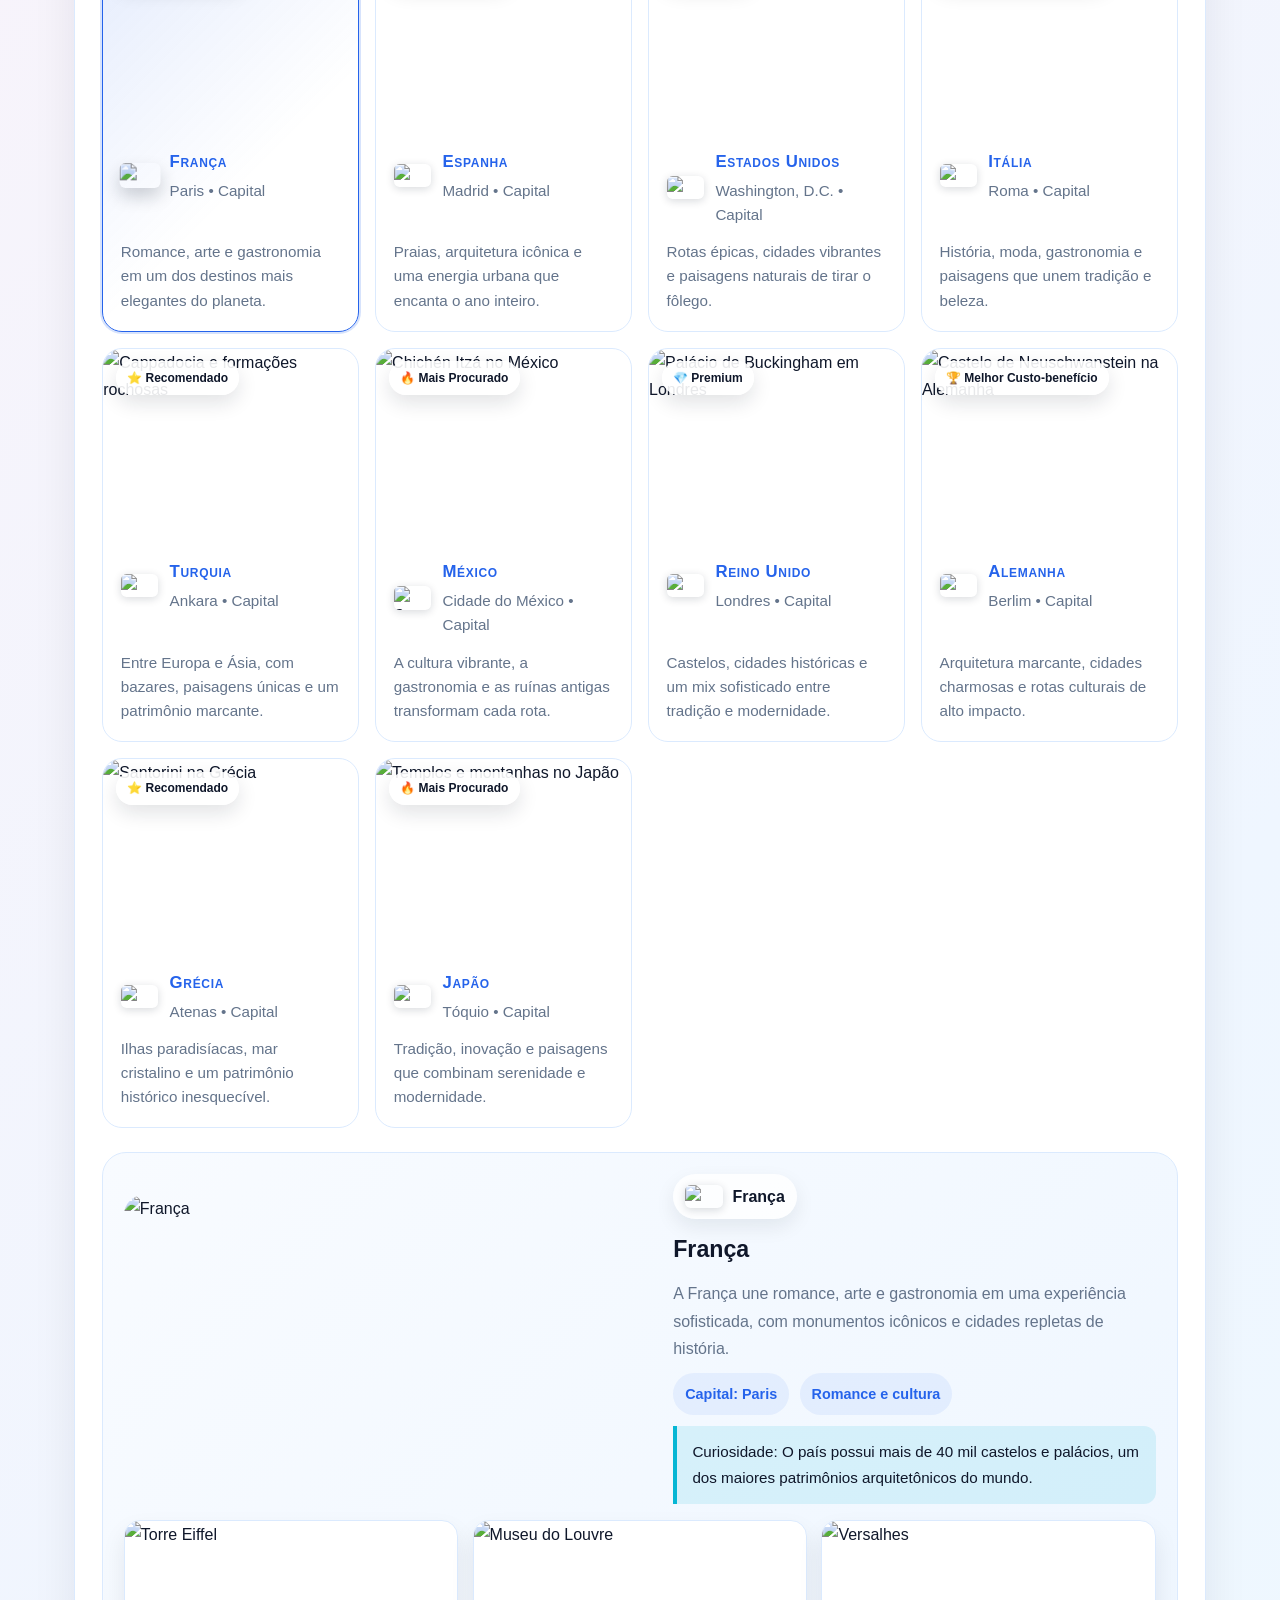
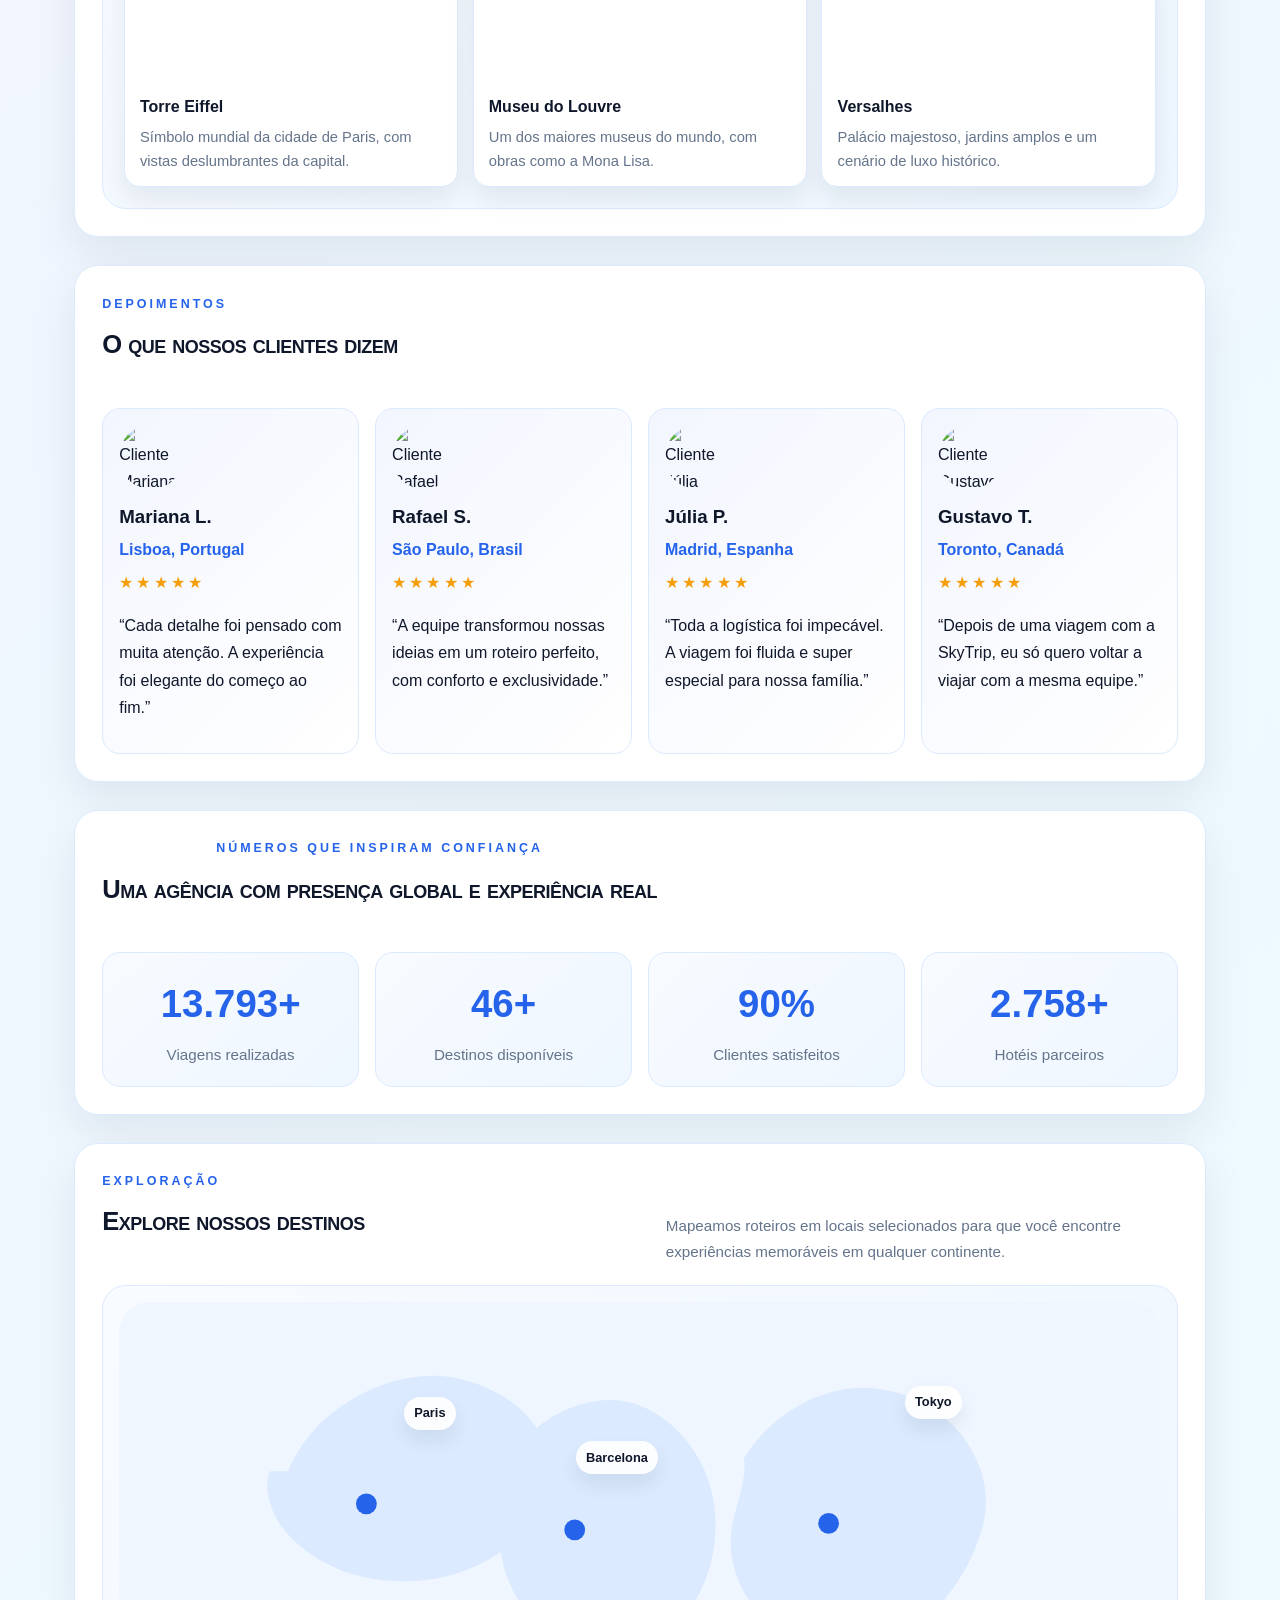
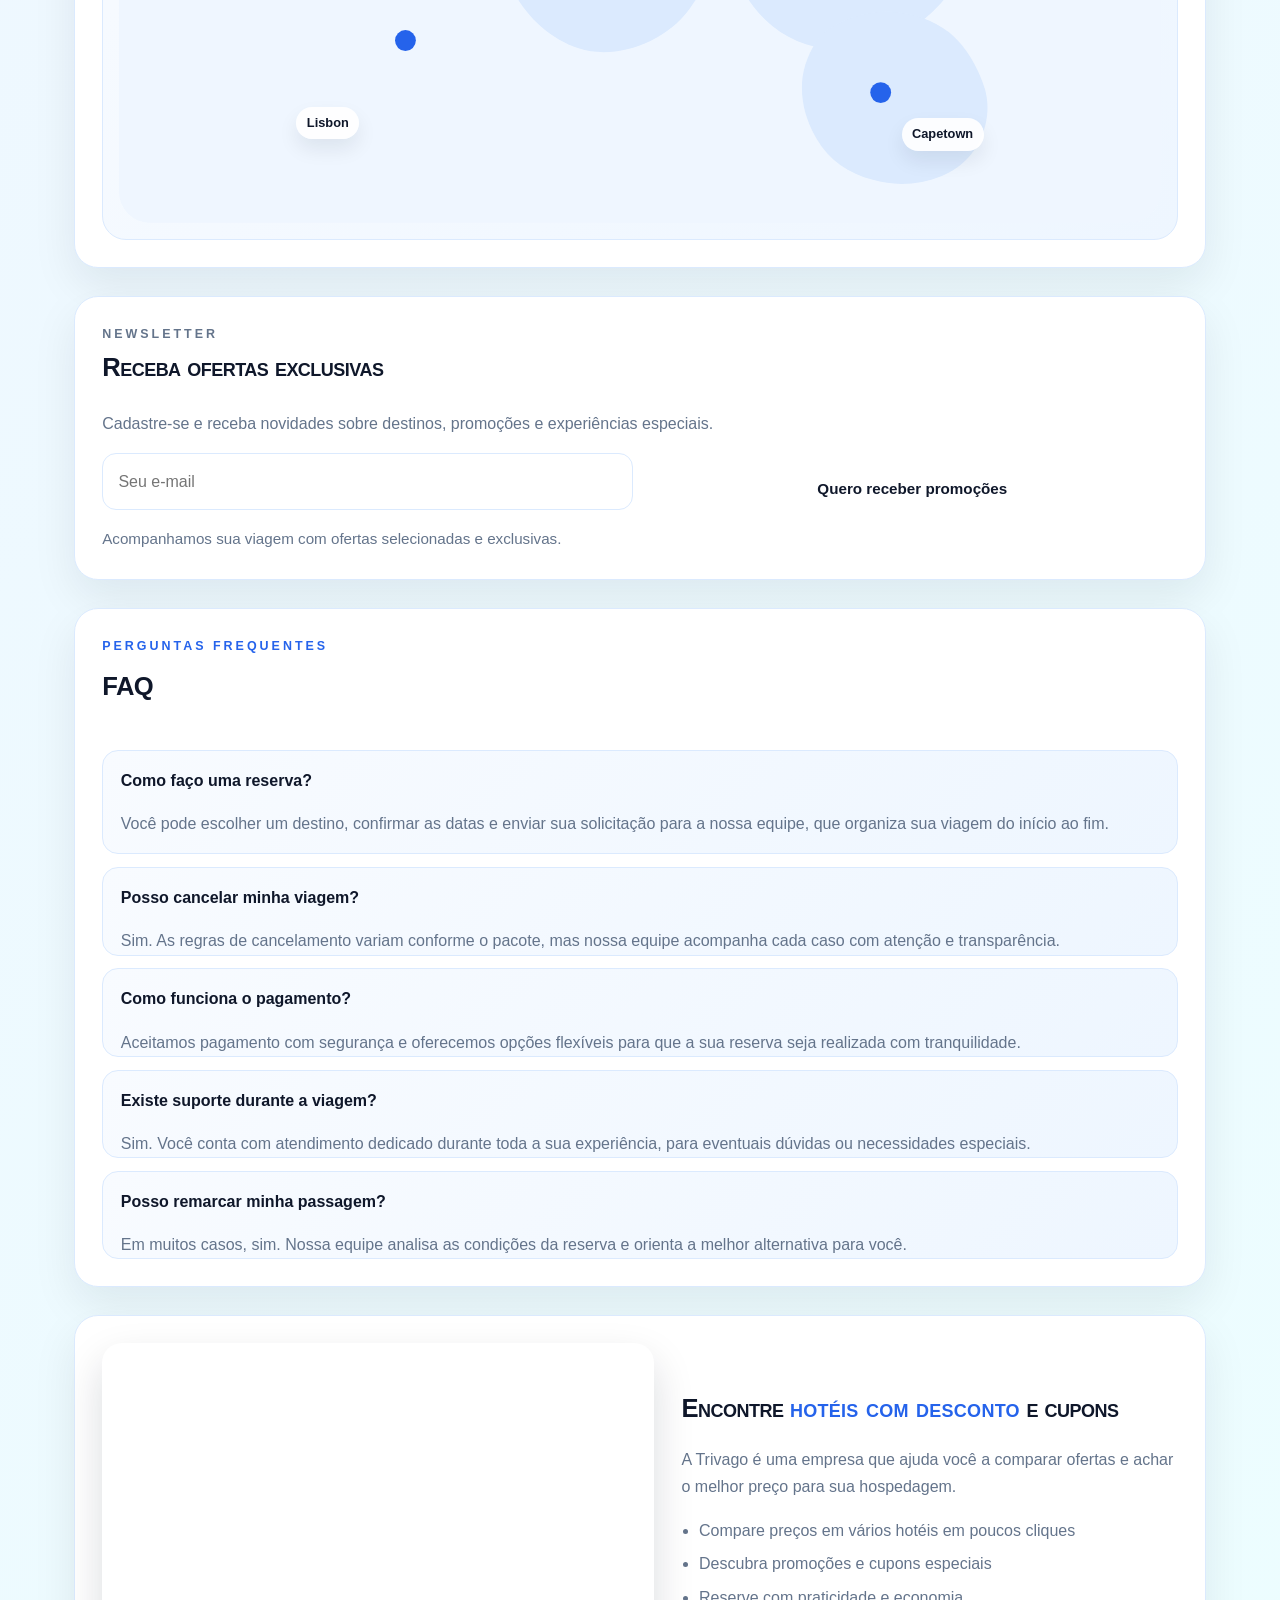
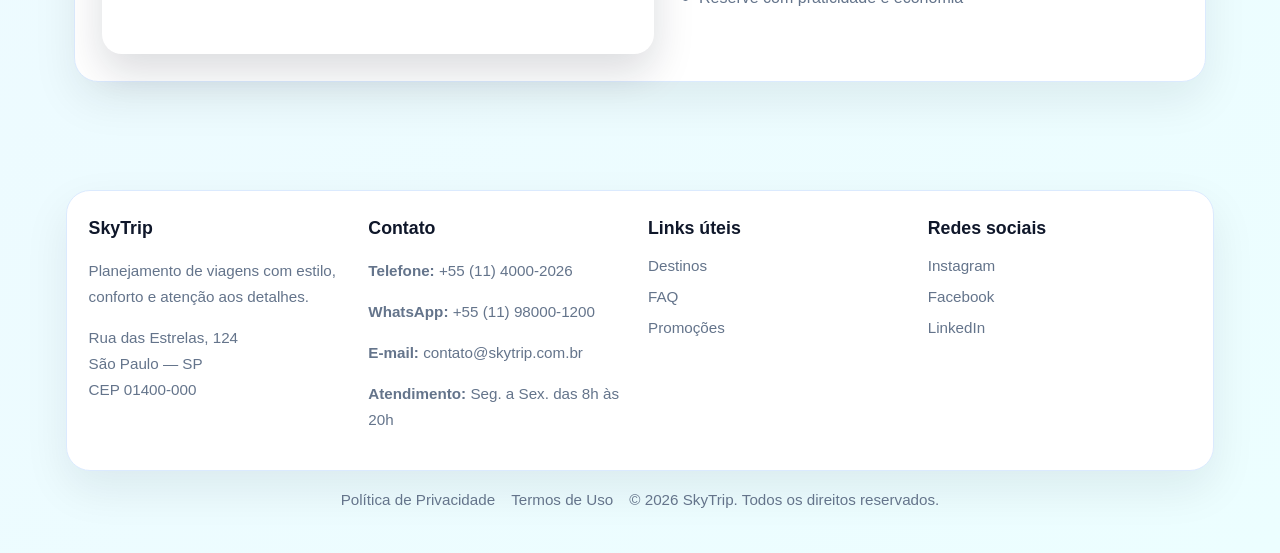
==== commit 50c145d4: "Add files via upload" ====
--- a/index_new.html
+++ b/index_new.html
@@ -1,742 +1,742 @@
-<!DOCTYPE html>
-<html lang="pt-BR">
-<head>
-  <meta charset="UTF-8" />
-  <meta name="viewport" content="width=device-width, initial-scale=1.0" />
-  <meta name="theme-color" content="#2563eb" />
-  <title>SkyTrip | Agência de Viagens</title>
-  <link rel="stylesheet" href="styles.css" />
-</head>
-<body class="is-loading">
-  <div class="loading-screen" id="loadingScreen">
-    <div class="loading-card">
-      <div class="brand-mark">✈️</div>
-      <h2>SkyTrip</h2>
-      <p>Planejando sua próxima viagem...</p>
-      <div class="loading-bar"><span></span></div>
-    </div>
-  </div>
-
-  <button class="theme-toggle" id="themeToggle" type="button" aria-label="Alternar tema">🌙 Modo Escuro</button>
-
-  <header class="hero">
-    <div class="hero-content">
-      <div class="reveal">
-        <span class="chip">✈️ SkyTrip | viagens que viram memórias</span>
-        <h1>Descubra <span class="accent">destinos incríveis</span> com um plano feito para você.</h1>
-        <p>Montamos experiências cheias de conforto, paisagens marcantes e aquele toque especial para que cada viagem seja única.</p>
-        <div class="hero-actions">
-          <a class="btn btn-primary" href="#destinos">Explorar destinos</a>
-          <a class="btn btn-secondary" href="#video">Ver experiência</a>
-        </div>
-      </div>
-
-      <div class="panel-card reveal" id="panelCard">
-        <span class="chip">✨ Painel interativo</span>
-        <h3 id="panelTitle">Escolha sua viagem ideal</h3>
-        <p id="panelText">Compare as opções por faixa de preço e estilo de viagem.</p>
-
-        <div class="options">
-          <button class="option-btn active" type="button" data-style="Ferias">Férias</button>
-          <button class="option-btn" type="button" data-style="Aventuras">Aventuras</button>
-          <button class="option-btn" type="button" data-style="Luxo">Luxo</button>
-        </div>
-
-        <div class="result-box" id="resultBox">
-          Faixa de preço: R$ 2.000 a R$ 4.500 · Ideal para descanso e hotéis confortáveis.
-        </div>
-      </div>
-    </div>
-  </header>
-
-  <main>
-    <section class="search-panel reveal" aria-label="Busca de viagens">
-      <div class="section-heading">
-        <div>
-          <p class="section-kicker">Busca inteligente</p>
-          <h2>Encontre a viagem perfeita em poucos minutos</h2>
-        </div>
-      </div>
-
-      <form class="search-form" id="heroSearchForm">
-        <label>
-          <span>Destino</span>
-          <input id="destinationInput" type="text" placeholder="Ex.: Paris, Bali ou Lisboa" />
-        </label>
-        <label>
-          <span>Data de ida</span>
-          <input id="departureInput" type="date" />
-        </label>
-        <label>
-          <span>Data de volta</span>
-          <input id="returnInput" type="date" />
-        </label>
-        <label>
-          <span>Viajantes</span>
-          <input id="travelersInput" type="number" min="1" max="12" value="2" />
-        </label>
-        <button class="btn btn-primary" type="submit">Buscar ofertas</button>
-      </form>
-      <p class="form-message" id="searchStatus">Uma experiência sob medida para cada estilo de viagem.</p>
-    </section>
-
-    <section class="section-card reveal" id="destinos">
-      <div class="section-heading">
-        <div>
-          <p class="section-kicker">Países em destaque</p>
-          <h2>Descubra destinos com cultura, paisagens e experiências inesquecíveis</h2>
-        </div>
-        <p class="section-intro">Selecione um país para ver sua <span class="highlight">capital</span>, principais atrações, curiosidades e o cenário ideal para sua próxima viagem.</p>
-      </div>
-
-      <label class="search-field" for="destinoSearch">
-        <span>Buscar por país</span>
-        <input id="destinoSearch" type="search" placeholder="Digite, por exemplo, Jap" />
-      </label>
-
-      <div class="destinos">
-        <button class="destino active" type="button" data-country="França" data-badge="🔥 Mais Procurado">
-          <span class="destino-badge">🔥 Mais Procurado</span>
-          <img src="https://images.unsplash.com/photo-1499856871958-5b9627545d1a?auto=format&fit=crop&w=900&q=80" alt="Torre Eiffel em Paris" loading="lazy" />
-          <div class="destino-content">
-            <div class="destino-top">
-              <img class="flag-badge" src="https://flagcdn.com/w320/fr.png" alt="Bandeira da França" />
-              <div>
-                <h3>França</h3>
-                <p>Paris • Capital</p>
-              </div>
-            </div>
-            <p>Romance, arte e gastronomia em um dos destinos mais elegantes do planeta.</p>
-          </div>
-        </button>
-
-        <button class="destino" type="button" data-country="Espanha" data-badge="⭐ Recomendado">
-          <span class="destino-badge">⭐ Recomendado</span>
-          <img src="https://images.unsplash.com/photo-1543783207-ec64e4d95325?auto=format&fit=crop&w=900&q=80" alt="Sagrada Família em Barcelona" loading="lazy" />
-          <div class="destino-content">
-            <div class="destino-top">
-              <img class="flag-badge" src="https://flagcdn.com/w320/es.png" alt="Bandeira da Espanha" />
-              <div>
-                <h3>Espanha</h3>
-                <p>Madrid • Capital</p>
-              </div>
-            </div>
-            <p>Praias, arquitetura icônica e uma energia urbana que encanta o ano inteiro.</p>
-          </div>
-        </button>
-
-        <button class="destino" type="button" data-country="Estados Unidos" data-badge="💎 Premium">
-          <span class="destino-badge">💎 Premium</span>
-          <img src="https://images.unsplash.com/photo-1500530855697-b586d89ba3ee?auto=format&fit=crop&w=900&q=80" alt="Grand Canyon em destaque" loading="lazy" />
-          <div class="destino-content">
-            <div class="destino-top">
-              <img class="flag-badge" src="https://flagcdn.com/w320/us.png" alt="Bandeira dos Estados Unidos" />
-              <div>
-                <h3>Estados Unidos</h3>
-                <p>Washington, D.C. • Capital</p>
-              </div>
-            </div>
-            <p>Rotas épicas, cidades vibrantes e paisagens naturais de tirar o fôlego.</p>
-          </div>
-        </button>
-
-        <button class="destino" type="button" data-country="Itália" data-badge="🏆 Melhor Custo-benefício">
-          <span class="destino-badge">🏆 Melhor Custo-benefício</span>
-          <img src="https://images.unsplash.com/photo-1516483638261-f4dbaf036963?auto=format&fit=crop&w=900&q=80" alt="Coliseu em Roma" loading="lazy" />
-          <div class="destino-content">
-            <div class="destino-top">
-              <img class="flag-badge" src="https://flagcdn.com/w320/it.png" alt="Bandeira da Itália" />
-              <div>
-                <h3>Itália</h3>
-                <p>Roma • Capital</p>
-              </div>
-            </div>
-            <p>História, moda, gastronomia e paisagens que unem tradição e beleza.</p>
-          </div>
-        </button>
-
-        <button class="destino" type="button" data-country="Turquia" data-badge="⭐ Recomendado">
-          <span class="destino-badge">⭐ Recomendado</span>
-          <img src="https://images.unsplash.com/photo-1548013146-72479768bada?auto=format&fit=crop&w=900&q=80" alt="Cappadocia e formações rochosas" loading="lazy" />
-          <div class="destino-content">
-            <div class="destino-top">
-              <img class="flag-badge" src="https://flagcdn.com/w320/tr.png" alt="Bandeira da Turquia" />
-              <div>
-                <h3>Turquia</h3>
-                <p>Ankara • Capital</p>
-              </div>
-            </div>
-            <p>Entre Europa e Ásia, com bazares, paisagens únicas e um patrimônio marcante.</p>
-          </div>
-        </button>
-
-        <button class="destino" type="button" data-country="México" data-badge="🔥 Mais Procurado">
-          <span class="destino-badge">🔥 Mais Procurado</span>
-          <img src="https://images.unsplash.com/photo-1518638150340-f706e86654de?auto=format&fit=crop&w=900&q=80" alt="Chichén Itzá no México" loading="lazy" />
-          <div class="destino-content">
-            <div class="destino-top">
-              <img class="flag-badge" src="https://flagcdn.com/w320/mx.png" alt="Bandeira do México" />
-              <div>
-                <h3>México</h3>
-                <p>Cidade do México • Capital</p>
-              </div>
-            </div>
-            <p>A cultura vibrante, a gastronomia e as ruínas antigas transformam cada rota.</p>
-          </div>
-        </button>
-
-        <button class="destino" type="button" data-country="Reino Unido" data-badge="💎 Premium">
-          <span class="destino-badge">💎 Premium</span>
-          <img src="https://images.unsplash.com/photo-1513635269975-59663e0ac1ad?auto=format&fit=crop&w=900&q=80" alt="Palácio de Buckingham em Londres" loading="lazy" />
-          <div class="destino-content">
-            <div class="destino-top">
-              <img class="flag-badge" src="https://flagcdn.com/w320/gb.png" alt="Bandeira do Reino Unido" />
-              <div>
-                <h3>Reino Unido</h3>
-                <p>Londres • Capital</p>
-              </div>
-            </div>
-            <p>Castelos, cidades históricas e um mix sofisticado entre tradição e modernidade.</p>
-          </div>
-        </button>
-
-        <button class="destino" type="button" data-country="Alemanha" data-badge="🏆 Melhor Custo-benefício">
-          <span class="destino-badge">🏆 Melhor Custo-benefício</span>
-          <img src="https://images.unsplash.com/photo-1467269204594-9661b134dd2b?auto=format&fit=crop&w=900&q=80" alt="Castelo de Neuschwanstein na Alemanha" loading="lazy" />
-          <div class="destino-content">
-            <div class="destino-top">
-              <img class="flag-badge" src="https://flagcdn.com/w320/de.png" alt="Bandeira da Alemanha" />
-              <div>
-                <h3>Alemanha</h3>
-                <p>Berlim • Capital</p>
-              </div>
-            </div>
-            <p>Arquitetura marcante, cidades charmosas e rotas culturais de alto impacto.</p>
-          </div>
-        </button>
-
-        <button class="destino" type="button" data-country="Grécia" data-badge="⭐ Recomendado">
-          <span class="destino-badge">⭐ Recomendado</span>
-          <img src="https://images.unsplash.com/photo-1570077188670-e3a8d69ac5ff?auto=format&fit=crop&w=900&q=80" alt="Santorini na Grécia" loading="lazy" />
-          <div class="destino-content">
-            <div class="destino-top">
-              <img class="flag-badge" src="https://flagcdn.com/w320/gr.png" alt="Bandeira da Grécia" />
-              <div>
-                <h3>Grécia</h3>
-                <p>Atenas • Capital</p>
-              </div>
-            </div>
-            <p>Ilhas paradisíacas, mar cristalino e um patrimônio histórico inesquecível.</p>
-          </div>
-        </button>
-
-        <button class="destino" type="button" data-country="Japão" data-badge="🔥 Mais Procurado">
-          <span class="destino-badge">🔥 Mais Procurado</span>
-          <img src="https://images.unsplash.com/photo-1493976040374-85c8e12f0c0e?auto=format&fit=crop&w=900&q=80" alt="Templos e montanhas no Japão" loading="lazy" />
-          <div class="destino-content">
-            <div class="destino-top">
-              <img class="flag-badge" src="https://flagcdn.com/w320/jp.png" alt="Bandeira do Japão" />
-              <div>
-                <h3>Japão</h3>
-                <p>Tóquio • Capital</p>
-              </div>
-            </div>
-            <p>Tradição, inovação e paisagens que combinam serenidade e modernidade.</p>
-          </div>
-        </button>
-      </div>
-
-      <div class="destination-detail" id="destinationDetail"></div>
-    </section>
-
-    <section class="section-card reveal" id="testimonials">
-      <div class="section-heading">
-        <div>
-          <p class="section-kicker">Depoimentos</p>
-          <h2>O que nossos clientes dizem</h2>
-        </div>
-      </div>
-      <div class="testimonial-grid">
-        <article class="testimonial-card">
-          <img src="https://images.unsplash.com/photo-1494790108377-be9c29b29330?auto=format&fit=crop&w=400&q=80" alt="Cliente Mariana" loading="lazy" />
-          <div>
-            <h3>Mariana L.</h3>
-            <p class="testimonial-city">Lisboa, Portugal</p>
-            <div class="stars">★★★★★</div>
-            <p>“Cada detalhe foi pensado com muita atenção. A experiência foi elegante do começo ao fim.”</p>
-          </div>
-        </article>
-        <article class="testimonial-card">
-          <img src="https://images.unsplash.com/photo-1500648767791-00dcc994a43e?auto=format&fit=crop&w=400&q=80" alt="Cliente Rafael" loading="lazy" />
-          <div>
-            <h3>Rafael S.</h3>
-            <p class="testimonial-city">São Paulo, Brasil</p>
-            <div class="stars">★★★★★</div>
-            <p>“A equipe transformou nossas ideias em um roteiro perfeito, com conforto e exclusividade.”</p>
-          </div>
-        </article>
-        <article class="testimonial-card">
-          <img src="https://images.unsplash.com/photo-1544005313-94ddf0286df2?auto=format&fit=crop&w=400&q=80" alt="Cliente Júlia" loading="lazy" />
-          <div>
-            <h3>Júlia P.</h3>
-            <p class="testimonial-city">Madrid, Espanha</p>
-            <div class="stars">★★★★★</div>
-            <p>“Toda a logística foi impecável. A viagem foi fluida e super especial para nossa família.”</p>
-          </div>
-        </article>
-        <article class="testimonial-card">
-          <img src="https://images.unsplash.com/photo-1506794778202-cad84cf45f1d?auto=format&fit=crop&w=400&q=80" alt="Cliente Gustavo" loading="lazy" />
-          <div>
-            <h3>Gustavo T.</h3>
-            <p class="testimonial-city">Toronto, Canadá</p>
-            <div class="stars">★★★★★</div>
-            <p>“Depois de uma viagem com a SkyTrip, eu só quero voltar a viajar com a mesma equipe.”</p>
-          </div>
-        </article>
-      </div>
-    </section>
-
-    <section class="section-card reveal stats-section">
-      <div class="section-heading">
-        <div>
-          <p class="section-kicker">Números que inspiram confiança</p>
-          <h2>Uma agência com presença global e experiência real</h2>
-        </div>
-      </div>
-      <div class="stats-grid">
-        <div class="stat-item">
-          <p class="stat-count" data-target="15000" data-suffix="+">0</p>
-          <span>Viagens realizadas</span>
-        </div>
-        <div class="stat-item">
-          <p class="stat-count" data-target="50" data-suffix="+">0</p>
-          <span>Destinos disponíveis</span>
-        </div>
-        <div class="stat-item">
-          <p class="stat-count" data-target="98" data-suffix="%">0</p>
-          <span>Clientes satisfeitos</span>
-        </div>
-        <div class="stat-item">
-          <p class="stat-count" data-target="3000" data-suffix="+">0</p>
-          <span>Hotéis parceiros</span>
-        </div>
-      </div>
-    </section>
-
-    <section class="section-card reveal" id="mapSection">
-      <div class="section-heading">
-        <div>
-          <p class="section-kicker">Exploração</p>
-          <h2>Explore nossos destinos</h2>
-        </div>
-        <p class="section-intro">Mapeamos roteiros em locais selecionados para que você encontre experiências memoráveis em qualquer continente.</p>
-      </div>
-
-      <div class="map-shell">
-        <svg viewBox="0 0 800 400" role="img" aria-label="Mapa ilustrativo do mundo com destinos selecionados">
-          <rect width="800" height="400" rx="24" fill="#eff6ff" />
-          <path d="M130 130c20-50 80-80 127-72 21 4 42 14 55 28 20 20 23 50 10 74-9 17-24 30-40 39-29 16-63 19-95 12-23-5-46-18-61-37-11-14-15-35-10-44Z" fill="#dbeafe" />
-          <path d="M300 120c17-28 54-49 87-44 25 4 46 23 58 44 20 35 17 83-7 116-20 27-58 39-85 30-33-11-58-44-60-79-1-23 1-46 7-67Z" fill="#dbeafe" />
-          <path d="M480 120c20-34 61-56 96-54 33 2 64 20 79 48 12 21 14 44 6 66-13 39-42 73-80 84-26 7-57 3-79-15-24-20-36-49-31-78 4-19 11-34 9-51Z" fill="#dbeafe" />
-          <path d="M540 255c15-12 35-18 54-17 16 1 31 6 44 16 13 11 22 27 27 43 4 14 2 29-5 42-6 11-16 20-28 25-17 7-36 8-53 3-19-5-35-16-44-33-8-14-12-30-10-46 2-13 8-25 15-33Z" fill="#dbeafe" />
-          <circle cx="190" cy="155" r="8" fill="#2563eb" />
-          <circle cx="350" cy="175" r="8" fill="#2563eb" />
-          <circle cx="545" cy="170" r="8" fill="#2563eb" />
-          <circle cx="585" cy="300" r="8" fill="#2563eb" />
-          <circle cx="220" cy="260" r="8" fill="#2563eb" />
-        </svg>
-        <div class="map-labels">
-          <span>Paris</span>
-          <span>Barcelona</span>
-          <span>Tokyo</span>
-          <span>Lisbon</span>
-          <span>Capetown</span>
-        </div>
-      </div>
-    </section>
-
-    <section class="section-card reveal newsletter-section">
-      <div>
-        <p class="section-kicker">Newsletter</p>
-        <h2>Receba ofertas exclusivas</h2>
-        <p>Cadastre-se e receba novidades sobre destinos, promoções e experiências especiais.</p>
-      </div>
-      <form class="newsletter-form" id="newsletterForm">
-        <input id="newsletterEmail" type="email" placeholder="Seu e-mail" />
-        <button class="btn btn-primary" type="submit">Quero receber promoções</button>
-      </form>
-      <p class="form-message" id="newsletterMessage">Acompanhamos sua viagem com ofertas selecionadas e exclusivas.</p>
-    </section>
-
-    <section class="section-card reveal" id="faq">
-      <div class="section-heading">
-        <div>
-          <p class="section-kicker">Perguntas frequentes</p>
-          <h2>FAQ</h2>
-        </div>
-      </div>
-      <div class="faq-list">
-        <article class="faq-item is-open">
-          <button class="faq-question" type="button">Como faço uma reserva?</button>
-          <div class="faq-answer">Você pode escolher um destino, confirmar as datas e enviar sua solicitação para a nossa equipe, que organiza sua viagem do início ao fim.</div>
-        </article>
-        <article class="faq-item">
-          <button class="faq-question" type="button">Posso cancelar minha viagem?</button>
-          <div class="faq-answer">Sim. As regras de cancelamento variam conforme o pacote, mas nossa equipe acompanha cada caso com atenção e transparência.</div>
-        </article>
-        <article class="faq-item">
-          <button class="faq-question" type="button">Como funciona o pagamento?</button>
-          <div class="faq-answer">Aceitamos pagamento com segurança e oferecemos opções flexíveis para que a sua reserva seja realizada com tranquilidade.</div>
-        </article>
-        <article class="faq-item">
-          <button class="faq-question" type="button">Existe suporte durante a viagem?</button>
-          <div class="faq-answer">Sim. Você conta com atendimento dedicado durante toda a sua experiência, para eventuais dúvidas ou necessidades especiais.</div>
-        </article>
-        <article class="faq-item">
-          <button class="faq-question" type="button">Posso remarcar minha passagem?</button>
-          <div class="faq-answer">Em muitos casos, sim. Nossa equipe analisa as condições da reserva e orienta a melhor alternativa para você.</div>
-        </article>
-      </div>
-    </section>
-
-    <section class="section-card reveal" id="video">
-      <div class="video-wrap">
-        <div class="video-frame">
-          <iframe src="https://streamable.com/e/kjairt" title="Vídeo da Trivago" allowfullscreen></iframe>
-        </div>
-        <div class="video-copy">
-          <h2>Encontre <span class="highlight">hotéis com desconto</span> e cupons</h2>
-          <p>A Trivago é uma empresa que ajuda você a comparar ofertas e achar o melhor preço para sua hospedagem.</p>
-          <ul>
-            <li>Compare preços em vários hotéis em poucos cliques</li>
-            <li>Descubra promoções e cupons especiais</li>
-            <li>Reserve com praticidade e economia</li>
-          </ul>
-        </div>
-      </div>
-    </section>
-  </main>
-
-  <footer class="reveal">
-    <div class="footer-grid">
-      <div>
-        <h3>SkyTrip</h3>
-        <p>Planejamento de viagens com estilo, conforto e atenção aos detalhes.</p>
-        <p>Rua das Estrelas, 124<br />São Paulo — SP<br />CEP 01400-000</p>
-      </div>
-      <div>
-        <h3>Contato</h3>
-        <p><strong>Telefone:</strong> +55 (11) 4000-2026</p>
-        <p><strong>WhatsApp:</strong> +55 (11) 98000-1200</p>
-        <p><strong>E-mail:</strong> contato@skytrip.com.br</p>
-        <p><strong>Atendimento:</strong> Seg. a Sex. das 8h às 20h</p>
-      </div>
-      <div>
-        <h3>Links úteis</h3>
-        <ul>
-          <li><a href="#destinos">Destinos</a></li>
-          <li><a href="#faq">FAQ</a></li>
-          <li><a href="#video">Promoções</a></li>
-        </ul>
-      </div>
-      <div>
-        <h3>Redes sociais</h3>
-        <ul>
-          <li><a href="#">Instagram</a></li>
-          <li><a href="#">Facebook</a></li>
-          <li><a href="#">LinkedIn</a></li>
-        </ul>
-      </div>
-    </div>
-    <div class="footer-bottom">
-      <span>Política de Privacidade</span>
-      <span>Termos de Uso</span>
-      <span>© 2026 SkyTrip. Todos os direitos reservados.</span>
-    </div>
-  </footer>
-
-  <button class="chat-float" id="chatToggle" type="button" aria-label="Abrir atendimento">💬</button>
-  <div class="chat-window" id="chatWindow">
-    <div class="chat-header">
-      <strong>Olá!</strong>
-      <button id="chatClose" type="button" aria-label="Fechar atendimento">×</button>
-    </div>
-    <p>Como podemos ajudar você hoje?</p>
-    <div class="chat-bubble">Nossa equipe pode montar uma viagem sob medida para você.</div>
-  </div>
-
-  <script>
-    const panelCard = document.getElementById("panelCard");
-    const panelTitle = document.getElementById("panelTitle");
-    const panelText = document.getElementById("panelText");
-    const resultBox = document.getElementById("resultBox");
-    const buttons = document.querySelectorAll(".option-btn");
-    const destinationButtons = document.querySelectorAll(".destino");
-    const destinationDetail = document.getElementById("destinationDetail");
-
-    const profiles = {
-      Ferias: {
-        title: "Pacote de férias",
-        text: "Ideal para quem quer descanso, praias e hotéis confortáveis com ótima relação custo-benefício.",
-        result: "Faixa de preço: <span class=\"highlight\">R$ 2.000 a R$ 4.500</span> · Recomendação: Algarve com hospedagem acolhedora e passeios relaxantes."
-      },
-      Aventuras: {
-        title: "Roteiro de aventuras",
-        text: "Perfeito para quem gosta de trilhas, esportes e experiências intensas em destinos vibrantes.",
-        result: "Faixa de preço: <span class=\"highlight\">R$ 3.500 a R$ 6.500</span> · Recomendação: Bali com mergulho, trilhas e passeios inesquecíveis."
-      },
-      Luxo: {
-        title: "Experiência de luxo",
-        text: "Um plano premium com hotéis exclusivos, serviços especiais e experiências sofisticadas.",
-        result: "Faixa de preço: <span class=\"highlight\">R$ 8.000 a R$ 15.000+</span> · Recomendação: Dubai com resorts de alto padrão e turismo exclusivo."
-      }
-    };
-
-    const destinations = {
-      França: { capital: "Paris", flag: "https://flagcdn.com/w320/fr.png", image: "https://images.unsplash.com/photo-1499856871958-5b9627545d1a?auto=format&fit=crop&w=1200&q=80", description: "A França une romance, arte e gastronomia em uma experiência sofisticada, com monumentos icônicos e cidades repletas de história.", tag: "Romance e cultura", curiosity: "O país possui mais de 40 mil castelos e palácios, um dos maiores patrimônios arquitetônicos do mundo.", spots: [{ name: "Torre Eiffel", image: "https://images.unsplash.com/photo-1511739001486-6bfe10ce785f?auto=format&fit=crop&w=900&q=80", desc: "Símbolo mundial da cidade de Paris, com vistas deslumbrantes da capital." }, { name: "Museu do Louvre", image: "https://images.unsplash.com/photo-1548013146-72479768bada?auto=format&fit=crop&w=900&q=80", desc: "Um dos maiores museus do mundo, com obras como a Mona Lisa." }, { name: "Versalhes", image: "https://images.unsplash.com/photo-1502602898657-3e91760cbb34?auto=format&fit=crop&w=900&q=80", desc: "Palácio majestoso, jardins amplos e um cenário de luxo histórico." }] },
-      Espanha: { capital: "Madrid", flag: "https://flagcdn.com/w320/es.png", image: "https://images.unsplash.com/photo-1539037116277-4db20889f2d4?auto=format&fit=crop&w=1200&q=80", description: "A Espanha oferece praias incríveis, cidades históricas e uma vida cultural intensa, com arquitetura única e gastronomia marcante.", tag: "Praias e arquitetura", curiosity: "A Espanha é um dos países com mais festivais populares do mundo, como as Fallas de Valência.", spots: [{ name: "Sagrada Família", image: "https://images.unsplash.com/photo-1543783207-ec64e4d95325?auto=format&fit=crop&w=900&q=80", desc: "Obra-prima modernista de Gaudí, um dos monumentos mais famosos da Espanha." }, { name: "Alhambra", image: "https://images.unsplash.com/photo-1528744598421-b7b93e12df15?auto=format&fit=crop&w=900&q=80", desc: "Complexo palaciano árabe em Granada, repleto de beleza e história." }, { name: "Park Güell", image: "https://images.unsplash.com/photo-1546525848-3ce03ca516f6?auto=format&fit=crop&w=900&q=80", desc: "Parque colorido com mosaicos e vistas espetaculares de Barcelona." }] },
-      "Estados Unidos": { capital: "Washington, D.C.", flag: "https://flagcdn.com/w320/us.png", image: "https://images.unsplash.com/photo-1500530855697-b586d89ba3ee?auto=format&fit=crop&w=1200&q=80", description: "Os Estados Unidos combinam megacidades, parques nacionais e paisagens naturais gigantes, oferecendo roteiros para todos os estilos de viagem.", tag: "Cidades e paisagens", curiosity: "O país conta com 63 parques nacionais, protegendo alguns dos cenários mais impressionantes do planeta.", spots: [{ name: "Grand Canyon", image: "https://images.unsplash.com/photo-1500534623283-312aade485b7?auto=format&fit=crop&w=900&q=80", desc: "Uma das paisagens naturais mais marcantes do planeta, com vistas inigualáveis." }, { name: "Times Square", image: "https://images.unsplash.com/photo-1480714378408-67cf0d13bc1b?auto=format&fit=crop&w=900&q=80", desc: "O coração luminoso de Nova York, ideal para quem ama energia urbana." }, { name: "Estátua da Liberdade", image: "https://images.unsplash.com/photo-1548013146-72479768bada?auto=format&fit=crop&w=900&q=80", desc: "Ícone histórico e um dos pontos mais fotografados dos Estados Unidos." }] },
-      Itália: { capital: "Roma", flag: "https://flagcdn.com/w320/it.png", image: "https://images.unsplash.com/photo-1516483638261-f4dbaf036963?auto=format&fit=crop&w=1200&q=80", description: "A Itália é um destino clássico para quem ama arte, história e boa gastronomia, com cidades de beleza incomparável.", tag: "História e gastronomia", curiosity: "A Itália possui mais patrimônios da UNESCO do que qualquer outro país do mundo.", spots: [{ name: "Coliseu", image: "https://images.unsplash.com/photo-1529260830199-42c24126f198?auto=format&fit=crop&w=900&q=80", desc: "Um dos monumentos mais emblemáticos da Antiguidade, localizado em Roma." }, { name: "Veneza", image: "https://images.unsplash.com/photo-1514890547357-a9ee288728e0?auto=format&fit=crop&w=900&q=80", desc: "Cidade única com canais, pontes e uma atmosfera romântica e encantadora." }, { name: "Torre de Pisa", image: "https://images.unsplash.com/photo-1500375592092-40eb2168fd21?auto=format&fit=crop&w=900&q=80", desc: "Símbolo arquitetônico famoso por sua inclinação singular." }] },
-      Turquia: { capital: "Ankara", flag: "https://flagcdn.com/w320/tr.png", image: "https://images.unsplash.com/photo-1548013146-72479768bada?auto=format&fit=crop&w=1200&q=80", description: "A Turquia conecta culturas, com bazares históricos, paisagens únicas e uma localização fascinante entre dois continentes.", tag: "Cultura e paisagens", curiosity: "A Turquia fica entre a Europa e a Ásia, sendo um dos poucos países com essa posição geográfica única.", spots: [{ name: "Cappadocia", image: "https://images.unsplash.com/photo-1501785888041-af3ef285b470?auto=format&fit=crop&w=900&q=80", desc: "Formações rochosas impressionantes, balões de ar quente e cenários de cinema." }, { name: "Istambul", image: "https://images.unsplash.com/photo-1524231757912-21f4fe3a7200?auto=format&fit=crop&w=900&q=80", desc: "Cidade vibrante, repleta de mesquitas, bazares e vistas sobre o Bósforo." }, { name: "Éfeso", image: "https://images.unsplash.com/photo-1500530855697-b586d89ba3ee?auto=format&fit=crop&w=900&q=80", desc: "Uma das maiores ruínas antigas da região, com importância histórica enorme." }] },
-      México: { capital: "Cidade do México", flag: "https://flagcdn.com/w320/mx.png", image: "https://images.unsplash.com/photo-1518638150340-f706e86654de?auto=format&fit=crop&w=1200&q=80", description: "O México oferece uma mistura envolvente de ruínas antigas, praias paradisíacas e uma culinária reconhecida mundialmente.", tag: "História e gastronomia", curiosity: "A culinária mexicana foi reconhecida pela UNESCO como Patrimônio Cultural Imaterial da Humanidade.", spots: [{ name: "Chichén Itzá", image: "https://images.unsplash.com/photo-1548013146-72479768bada?auto=format&fit=crop&w=900&q=80", desc: "Uma das maravilhas mais importantes da civilização maia." }, { name: "Teotihuacán", image: "https://images.unsplash.com/photo-1501785888041-af3ef285b470?auto=format&fit=crop&w=900&q=80", desc: "Complexo arqueológico com pirâmides imponentes e história fascinante." }, { name: "Cancún", image: "https://images.unsplash.com/photo-1527631746610-bca00a040d60?auto=format&fit=crop&w=900&q=80", desc: "Destino de praia com águas cristalinas e uma vida noturna animada." }] },
-      "Reino Unido": { capital: "Londres", flag: "https://flagcdn.com/w320/gb.png", image: "https://images.unsplash.com/photo-1513635269975-59663e0ac1ad?auto=format&fit=crop&w=1200&q=80", description: "O Reino Unido reúne cidades históricas, palácios majestosos e paisagens rurais encantadoras, com um charme muito próprio.", tag: "História e cidades", curiosity: "Londres já teve uma torre onde os corvos eram cuidados por superstição e tradição.", spots: [{ name: "Big Ben", image: "https://images.unsplash.com/photo-1513635269975-59663e0ac1ad?auto=format&fit=crop&w=900&q=80", desc: "Símbolo icônico de Londres e um dos marcos mais reconhecidos do mundo." }, { name: "Stonehenge", image: "https://images.unsplash.com/photo-1476514525535-07fb3b4ae5f1?auto=format&fit=crop&w=900&q=80", desc: "Monumento pré-histórico cercado por mistério e beleza rural." }, { name: "Edimburgo", image: "https://images.unsplash.com/photo-1500534623283-312aade485b7?auto=format&fit=crop&w=900&q=80", desc: "Cidade histórica com castelos, ruas estreitas e uma atmosfera encantadora." }] },
-      Alemanha: { capital: "Berlim", flag: "https://flagcdn.com/w320/de.png", image: "https://images.unsplash.com/photo-1467269204594-9661b134dd2b?auto=format&fit=crop&w=1200&q=80", description: "A Alemanha leva quem viaja para cidades modernas, castelos encantadores e trilhas imperdíveis em paisagens naturais memoráveis.", tag: "Cidades e castelos", curiosity: "O país possui uma das maiores redes ferroviárias da Europa, perfeita para explorar em viagens curtas.", spots: [{ name: "Neuschwanstein", image: "https://images.unsplash.com/photo-1500530855697-b586d89ba3ee?auto=format&fit=crop&w=900&q=80", desc: "Castelo romântico que inspirou contos e histórias de conto de fadas." }, { name: "Porta de Brandemburgo", image: "https://images.unsplash.com/photo-1527631746610-bca00a040d60?auto=format&fit=crop&w=900&q=80", desc: "Monumento histórico no centro de Berlim e símbolo da reunificação alemã." }, { name: "Floresta Negra", image: "https://images.unsplash.com/photo-1501785888041-af3ef285b470?auto=format&fit=crop&w=900&q=80", desc: "Região de montanhas, aldeias e trilhas que encantam os amantes da natureza." }] },
-      Grécia: { capital: "Atenas", flag: "https://flagcdn.com/w320/gr.png", image: "https://images.unsplash.com/photo-1570077188670-e3a8d69ac5ff?auto=format&fit=crop&w=1200&q=80", description: "A Grécia surpreende com ilhas de águas cristalinas, vilarejos brancos e um legado histórico que fascina milhões de viajantes.", tag: "Ilhas e mitologia", curiosity: "O país possui mais de 6 mil ilhas e ilhéus, muitos ainda preservados e cheios de encanto.", spots: [{ name: "Acrópole", image: "https://images.unsplash.com/photo-1529156069898-49953e39b3ac?auto=format&fit=crop&w=900&q=80", desc: "Maravilha antiga que representa a essência da história grega." }, { name: "Santorini", image: "https://images.unsplash.com/photo-1570077188670-e3a8d69ac5ff?auto=format&fit=crop&w=900&q=80", desc: "Ilha com casas brancas, céu azul e pôr do sol inesquecível." }, { name: "Meteora", image: "https://images.unsplash.com/photo-1500375592092-40eb2168fd21?auto=format&fit=crop&w=900&q=80", desc: "Monastérios sobre formações rochosas de um cenário único no mundo." }] },
-      Japão: { capital: "Tóquio", flag: "https://flagcdn.com/w320/jp.png", image: "https://images.unsplash.com/photo-1493976040374-85c8e12f0c0e?auto=format&fit=crop&w=1200&q=80", description: "O Japão combina tradição ancestral, tecnologia avançada e paisagens fascinantes em uma experiência cultural intensa.", tag: "Tradição e inovação", curiosity: "O país conta com mais de 100 mil templos e santuários, cada um com sua própria história.", spots: [{ name: "Monte Fuji", image: "https://images.unsplash.com/photo-1526481280693-3bfa7568e0f3?auto=format&fit=crop&w=900&q=80", desc: "Montanha sagrada e um dos cenários mais reconhecidos do Japão." }, { name: "Fushimi Inari", image: "https://images.unsplash.com/photo-1493976040374-85c8e12f0c0e?auto=format&fit=crop&w=900&q=80", desc: "Templo famoso por seus milheiros de portões vermelhos." }, { name: "Quioto", image: "https://images.unsplash.com/photo-1528164344705-47542687000d?auto=format&fit=crop&w=900&q=80", desc: "Cidade histórica com templos, jardins e uma atmosfera serena." }] }
-    };
-
-    function renderDestination(country) {
-      const data = destinations[country];
-      if (!data) return;
-
-      destinationDetail.innerHTML = `
-        <div class="detail-shell">
-          <div class="detail-hero">
-            <img src="${data.image}" alt="${country}" loading="lazy" />
-            <div class="detail-header">
-              <div class="flag-pill">
-                <img class="flag-badge" src="${data.flag}" alt="Bandeira de ${country}" />
-                <span>${country}</span>
-              </div>
-              <h3>${country}</h3>
-              <p>${data.description}</p>
-              <div class="detail-meta">
-                <span class="detail-pill">Capital: ${data.capital}</span>
-                <span class="detail-pill">${data.tag}</span>
-              </div>
-              <div class="curiosity">Curiosidade: ${data.curiosity}</div>
-            </div>
-          </div>
-
-          <div class="detail-grid">
-            ${data.spots.map((spot, index) => `
-              <article class="spot-card" style="--delay: ${index * 90}ms;">
-                <img src="${spot.image}" alt="${spot.name}" loading="lazy" />
-                <div class="spot-content">
-                  <h4>${spot.name}</h4>
-                  <p>${spot.desc}</p>
-                </div>
-              </article>
-            `).join("")}
-          </div>
-        </div>
-      `;
-
-      destinationDetail.classList.remove("is-visible");
-      requestAnimationFrame(() => {
-        destinationDetail.classList.add("is-visible");
-      });
-    }
-
-    buttons.forEach((button) => {
-      button.addEventListener("click", () => {
-        buttons.forEach((btn) => btn.classList.remove("active"));
-        button.classList.add("active");
-        const style = button.dataset.style;
-        panelTitle.innerHTML = profiles[style].title;
-        panelText.innerHTML = profiles[style].text;
-        resultBox.innerHTML = profiles[style].result;
-      });
-    });
-
-    destinationButtons.forEach((button, index) => {
-      button.style.setProperty("--delay", `${index * 80}ms`);
-      button.addEventListener("click", () => {
-        destinationButtons.forEach((btn) => {
-          btn.classList.remove("active", "is-selected");
-        });
-        button.classList.add("active", "is-selected");
-        renderDestination(button.dataset.country);
-      });
-    });
-
-    const initialCountry = document.querySelector(".destino.active");
-    if (initialCountry) {
-      initialCountry.classList.add("is-selected");
-    }
-
-    renderDestination("França");
-
-    panelCard.addEventListener("mousemove", (event) => {
-      const rect = panelCard.getBoundingClientRect();
-      const x = ((event.clientX - rect.left) / rect.width) * 100;
-      const y = ((event.clientY - rect.top) / rect.height) * 100;
-      panelCard.style.setProperty("--x", `${x}%`);
-      panelCard.style.setProperty("--y", `${y}%`);
-    });
-
-    const searchForm = document.getElementById("heroSearchForm");
-    const searchStatus = document.getElementById("searchStatus");
-    if (searchForm) {
-      searchForm.addEventListener("submit", (event) => {
-        event.preventDefault();
-        const destination = document.getElementById("destinationInput").value.trim();
-        const departure = document.getElementById("departureInput").value;
-        const returnDate = document.getElementById("returnInput").value;
-        const travelers = document.getElementById("travelersInput").value;
-
-        if (!destination || !departure || !returnDate || !travelers) {
-          searchStatus.textContent = "Preencha todos os campos para receber uma proposta personalizada.";
-          searchStatus.className = "form-message error";
-          return;
-        }
-
-        if (new Date(returnDate) < new Date(departure)) {
-          searchStatus.textContent = "A data de volta não pode ser anterior à data de ida.";
-          searchStatus.className = "form-message error";
-          return;
-        }
-
-        searchStatus.textContent = `Perfect! Sua viagem para ${destination} para ${travelers} viajante(s) está pronta para análise.`;
-        searchStatus.className = "form-message success";
-      });
-    }
-
-    const destinationSearch = document.getElementById("destinoSearch");
-    if (destinationSearch) {
-      destinationSearch.addEventListener("input", () => {
-        const query = destinationSearch.value.trim().toLowerCase();
-        destinationButtons.forEach((button) => {
-          const country = button.dataset.country.toLowerCase();
-          const shouldShow = !query || country.includes(query);
-          button.classList.toggle("is-hidden", !shouldShow);
-        });
-      });
-    }
-
-    const newsletterForm = document.getElementById("newsletterForm");
-    const newsletterMessage = document.getElementById("newsletterMessage");
-    if (newsletterForm) {
-      newsletterForm.addEventListener("submit", (event) => {
-        event.preventDefault();
-        const email = document.getElementById("newsletterEmail").value.trim();
-        const emailPattern = /^[^\s@]+@[^\s@]+\.[^\s@]+$/;
-
-        if (!emailPattern.test(email)) {
-          newsletterMessage.textContent = "Informe um e-mail válido para receber nossas ofertas.";
-          newsletterMessage.className = "form-message error";
-          return;
-        }
-
-        newsletterMessage.textContent = `Cadastro realizado com sucesso! Vamos enviar ofertas exclusivas para ${email}.`;
-        newsletterMessage.className = "form-message success";
-        newsletterForm.reset();
-      });
-    }
-
-    const faqButtons = document.querySelectorAll(".faq-question");
-    faqButtons.forEach((button) => {
-      button.addEventListener("click", () => {
-        const item = button.closest(".faq-item");
-        const isOpen = item.classList.contains("is-open");
-        faqButtons.forEach((btn) => {
-          btn.closest(".faq-item").classList.remove("is-open");
-        });
-        if (!isOpen) {
-          item.classList.add("is-open");
-        }
-      });
-    });
-
-    const chatToggle = document.getElementById("chatToggle");
-    const chatWindow = document.getElementById("chatWindow");
-    const chatClose = document.getElementById("chatClose");
-    if (chatToggle && chatWindow) {
-      chatToggle.addEventListener("click", () => {
-        chatWindow.classList.toggle("is-open");
-      });
-      chatClose.addEventListener("click", () => {
-        chatWindow.classList.remove("is-open");
-      });
-    }
-
-    const themeToggle = document.getElementById("themeToggle");
-    const applyTheme = (theme) => {
-      document.body.classList.toggle("theme-dark", theme === "dark");
-      localStorage.setItem("skytrip-theme", theme);
-      if (themeToggle) {
-        themeToggle.innerHTML = theme === "dark" ? "☀️ Modo Claro" : "🌙 Modo Escuro";
-      }
-    };
-
-    const savedTheme = localStorage.getItem("skytrip-theme") || "light";
-    applyTheme(savedTheme);
-
-    if (themeToggle) {
-      themeToggle.addEventListener("click", () => {
-        const nextTheme = document.body.classList.contains("theme-dark") ? "light" : "dark";
-        applyTheme(nextTheme);
-      });
-    }
-
-    const revealItems = document.querySelectorAll(".reveal");
-    const observer = new IntersectionObserver((entries) => {
-      entries.forEach((entry) => {
-        if (entry.isIntersecting) {
-          entry.target.classList.add("is-visible");
-          observer.unobserve(entry.target);
-        }
-      });
-    }, { threshold: 0.18 });
-
-    revealItems.forEach((item) => observer.observe(item));
-
-    const statItems = document.querySelectorAll(".stat-count");
-    const statObserver = new IntersectionObserver((entries) => {
-      entries.forEach((entry) => {
-        if (!entry.isIntersecting) return;
-        const element = entry.target;
-        const target = Number(element.dataset.target || 0);
-        const suffix = element.dataset.suffix || "";
-        const prefix = element.dataset.prefix || "";
-        const decimals = Number(element.dataset.decimals || 0);
-        const duration = 1600;
-        const start = performance.now();
-
-        const step = (now) => {
-          const progress = Math.min((now - start) / duration, 1);
-          const eased = 1 - Math.pow(1 - progress, 3);
-          const current = target * eased;
-          const formatted = current.toLocaleString("pt-BR", { minimumFractionDigits: decimals, maximumFractionDigits: decimals });
-          element.textContent = `${prefix}${formatted}${suffix}`;
-          if (progress < 1) {
-            requestAnimationFrame(step);
-          } else {
-            element.textContent = `${prefix}${target.toLocaleString("pt-BR", { minimumFractionDigits: decimals, maximumFractionDigits: decimals })}${suffix}`;
-          }
-        };
-
-        requestAnimationFrame(step);
-        statObserver.unobserve(element);
-      });
-    }, { threshold: 0.4 });
-
-    statItems.forEach((item) => statObserver.observe(item));
-
-    setTimeout(() => {
-      document.querySelector(".loading-screen")?.classList.add("is-hidden");
-      document.body.classList.remove("is-loading");
-    }, 2200);
-  </script>
-</body>
-</html>
+<!DOCTYPE html>
+<html lang="pt-BR">
+<head>
+  <meta charset="UTF-8" />
+  <meta name="viewport" content="width=device-width, initial-scale=1.0" />
+  <meta name="theme-color" content="#2563eb" />
+  <title>SkyTrip | Agência de Viagens</title>
+  <link rel="stylesheet" href="styles.css" />
+</head>
+<body class="is-loading">
+  <div class="loading-screen" id="loadingScreen">
+    <div class="loading-card">
+      <div class="brand-mark">✈️</div>
+      <h2>SkyTrip</h2>
+      <p>Planejando sua próxima viagem...</p>
+      <div class="loading-bar"><span></span></div>
+    </div>
+  </div>
+
+  <button class="theme-toggle" id="themeToggle" type="button" aria-label="Alternar tema">🌙 Modo Escuro</button>
+
+  <header class="hero">
+    <div class="hero-content">
+      <div class="reveal">
+        <span class="chip">✈️ SkyTrip | viagens que viram memórias</span>
+        <h1>Descubra <span class="accent">destinos incríveis</span> com um plano feito para você.</h1>
+        <p>Montamos experiências cheias de conforto, paisagens marcantes e aquele toque especial para que cada viagem seja única.</p>
+        <div class="hero-actions">
+          <a class="btn btn-primary" href="#destinos">Explorar destinos</a>
+          <a class="btn btn-secondary" href="#video">Ver experiência</a>
+        </div>
+      </div>
+
+      <div class="panel-card reveal" id="panelCard">
+        <span class="chip">✨ Painel interativo</span>
+        <h3 id="panelTitle">Escolha sua viagem ideal</h3>
+        <p id="panelText">Compare as opções por faixa de preço e estilo de viagem.</p>
+
+        <div class="options">
+          <button class="option-btn active" type="button" data-style="Ferias">Férias</button>
+          <button class="option-btn" type="button" data-style="Aventuras">Aventuras</button>
+          <button class="option-btn" type="button" data-style="Luxo">Luxo</button>
+        </div>
+
+        <div class="result-box" id="resultBox">
+          Faixa de preço: R$ 2.000 a R$ 4.500 · Ideal para descanso e hotéis confortáveis.
+        </div>
+      </div>
+    </div>
+  </header>
+
+  <main>
+    <section class="search-panel reveal" aria-label="Busca de viagens">
+      <div class="section-heading">
+        <div>
+          <p class="section-kicker">Busca inteligente</p>
+          <h2>Encontre a viagem perfeita em poucos minutos</h2>
+        </div>
+      </div>
+
+      <form class="search-form" id="heroSearchForm">
+        <label>
+          <span>Destino</span>
+          <input id="destinationInput" type="text" placeholder="Ex.: Paris, Bali ou Lisboa" />
+        </label>
+        <label>
+          <span>Data de ida</span>
+          <input id="departureInput" type="date" />
+        </label>
+        <label>
+          <span>Data de volta</span>
+          <input id="returnInput" type="date" />
+        </label>
+        <label>
+          <span>Viajantes</span>
+          <input id="travelersInput" type="number" min="1" max="12" value="2" />
+        </label>
+        <button class="btn btn-primary" type="submit">Buscar ofertas</button>
+      </form>
+      <p class="form-message" id="searchStatus">Uma experiência sob medida para cada estilo de viagem.</p>
+    </section>
+
+    <section class="section-card reveal" id="destinos">
+      <div class="section-heading">
+        <div>
+          <p class="section-kicker">Países em destaque</p>
+          <h2>Descubra destinos com cultura, paisagens e experiências inesquecíveis</h2>
+        </div>
+        <p class="section-intro">Selecione um país para ver sua <span class="highlight">capital</span>, principais atrações, curiosidades e o cenário ideal para sua próxima viagem.</p>
+      </div>
+
+      <label class="search-field" for="destinoSearch">
+        <span>Buscar por país</span>
+        <input id="destinoSearch" type="search" placeholder="Digite, por exemplo, Jap" />
+      </label>
+
+      <div class="destinos">
+        <button class="destino active" type="button" data-country="França" data-badge="🔥 Mais Procurado">
+          <span class="destino-badge">🔥 Mais Procurado</span>
+          <img src="https://images.unsplash.com/photo-1499856871958-5b9627545d1a?auto=format&fit=crop&w=900&q=80" alt="Torre Eiffel em Paris" loading="lazy" />
+          <div class="destino-content">
+            <div class="destino-top">
+              <img class="flag-badge" src="https://flagcdn.com/w320/fr.png" alt="Bandeira da França" />
+              <div>
+                <h3>França</h3>
+                <p>Paris • Capital</p>
+              </div>
+            </div>
+            <p>Romance, arte e gastronomia em um dos destinos mais elegantes do planeta.</p>
+          </div>
+        </button>
+
+        <button class="destino" type="button" data-country="Espanha" data-badge="⭐ Recomendado">
+          <span class="destino-badge">⭐ Recomendado</span>
+          <img src="https://images.unsplash.com/photo-1543783207-ec64e4d95325?auto=format&fit=crop&w=900&q=80" alt="Sagrada Família em Barcelona" loading="lazy" />
+          <div class="destino-content">
+            <div class="destino-top">
+              <img class="flag-badge" src="https://flagcdn.com/w320/es.png" alt="Bandeira da Espanha" />
+              <div>
+                <h3>Espanha</h3>
+                <p>Madrid • Capital</p>
+              </div>
+            </div>
+            <p>Praias, arquitetura icônica e uma energia urbana que encanta o ano inteiro.</p>
+          </div>
+        </button>
+
+        <button class="destino" type="button" data-country="Estados Unidos" data-badge="💎 Premium">
+          <span class="destino-badge">💎 Premium</span>
+          <img src="https://images.unsplash.com/photo-1500530855697-b586d89ba3ee?auto=format&fit=crop&w=900&q=80" alt="Grand Canyon em destaque" loading="lazy" />
+          <div class="destino-content">
+            <div class="destino-top">
+              <img class="flag-badge" src="https://flagcdn.com/w320/us.png" alt="Bandeira dos Estados Unidos" />
+              <div>
+                <h3>Estados Unidos</h3>
+                <p>Washington, D.C. • Capital</p>
+              </div>
+            </div>
+            <p>Rotas épicas, cidades vibrantes e paisagens naturais de tirar o fôlego.</p>
+          </div>
+        </button>
+
+        <button class="destino" type="button" data-country="Itália" data-badge="🏆 Melhor Custo-benefício">
+          <span class="destino-badge">🏆 Melhor Custo-benefício</span>
+          <img src="https://images.unsplash.com/photo-1516483638261-f4dbaf036963?auto=format&fit=crop&w=900&q=80" alt="Coliseu em Roma" loading="lazy" />
+          <div class="destino-content">
+            <div class="destino-top">
+              <img class="flag-badge" src="https://flagcdn.com/w320/it.png" alt="Bandeira da Itália" />
+              <div>
+                <h3>Itália</h3>
+                <p>Roma • Capital</p>
+              </div>
+            </div>
+            <p>História, moda, gastronomia e paisagens que unem tradição e beleza.</p>
+          </div>
+        </button>
+
+        <button class="destino" type="button" data-country="Turquia" data-badge="⭐ Recomendado">
+          <span class="destino-badge">⭐ Recomendado</span>
+          <img src="https://images.unsplash.com/photo-1548013146-72479768bada?auto=format&fit=crop&w=900&q=80" alt="Cappadocia e formações rochosas" loading="lazy" />
+          <div class="destino-content">
+            <div class="destino-top">
+              <img class="flag-badge" src="https://flagcdn.com/w320/tr.png" alt="Bandeira da Turquia" />
+              <div>
+                <h3>Turquia</h3>
+                <p>Ankara • Capital</p>
+              </div>
+            </div>
+            <p>Entre Europa e Ásia, com bazares, paisagens únicas e um patrimônio marcante.</p>
+          </div>
+        </button>
+
+        <button class="destino" type="button" data-country="México" data-badge="🔥 Mais Procurado">
+          <span class="destino-badge">🔥 Mais Procurado</span>
+          <img src="https://images.unsplash.com/photo-1518638150340-f706e86654de?auto=format&fit=crop&w=900&q=80" alt="Chichén Itzá no México" loading="lazy" />
+          <div class="destino-content">
+            <div class="destino-top">
+              <img class="flag-badge" src="https://flagcdn.com/w320/mx.png" alt="Bandeira do México" />
+              <div>
+                <h3>México</h3>
+                <p>Cidade do México • Capital</p>
+              </div>
+            </div>
+            <p>A cultura vibrante, a gastronomia e as ruínas antigas transformam cada rota.</p>
+          </div>
+        </button>
+
+        <button class="destino" type="button" data-country="Reino Unido" data-badge="💎 Premium">
+          <span class="destino-badge">💎 Premium</span>
+          <img src="https://images.unsplash.com/photo-1513635269975-59663e0ac1ad?auto=format&fit=crop&w=900&q=80" alt="Palácio de Buckingham em Londres" loading="lazy" />
+          <div class="destino-content">
+            <div class="destino-top">
+              <img class="flag-badge" src="https://flagcdn.com/w320/gb.png" alt="Bandeira do Reino Unido" />
+              <div>
+                <h3>Reino Unido</h3>
+                <p>Londres • Capital</p>
+              </div>
+            </div>
+            <p>Castelos, cidades históricas e um mix sofisticado entre tradição e modernidade.</p>
+          </div>
+        </button>
+
+        <button class="destino" type="button" data-country="Alemanha" data-badge="🏆 Melhor Custo-benefício">
+          <span class="destino-badge">🏆 Melhor Custo-benefício</span>
+          <img src="https://images.unsplash.com/photo-1467269204594-9661b134dd2b?auto=format&fit=crop&w=900&q=80" alt="Castelo de Neuschwanstein na Alemanha" loading="lazy" />
+          <div class="destino-content">
+            <div class="destino-top">
+              <img class="flag-badge" src="https://flagcdn.com/w320/de.png" alt="Bandeira da Alemanha" />
+              <div>
+                <h3>Alemanha</h3>
+                <p>Berlim • Capital</p>
+              </div>
+            </div>
+            <p>Arquitetura marcante, cidades charmosas e rotas culturais de alto impacto.</p>
+          </div>
+        </button>
+
+        <button class="destino" type="button" data-country="Grécia" data-badge="⭐ Recomendado">
+          <span class="destino-badge">⭐ Recomendado</span>
+          <img src="https://images.unsplash.com/photo-1570077188670-e3a8d69ac5ff?auto=format&fit=crop&w=900&q=80" alt="Santorini na Grécia" loading="lazy" />
+          <div class="destino-content">
+            <div class="destino-top">
+              <img class="flag-badge" src="https://flagcdn.com/w320/gr.png" alt="Bandeira da Grécia" />
+              <div>
+                <h3>Grécia</h3>
+                <p>Atenas • Capital</p>
+              </div>
+            </div>
+            <p>Ilhas paradisíacas, mar cristalino e um patrimônio histórico inesquecível.</p>
+          </div>
+        </button>
+
+        <button class="destino" type="button" data-country="Japão" data-badge="🔥 Mais Procurado">
+          <span class="destino-badge">🔥 Mais Procurado</span>
+          <img src="https://images.unsplash.com/photo-1493976040374-85c8e12f0c0e?auto=format&fit=crop&w=900&q=80" alt="Templos e montanhas no Japão" loading="lazy" />
+          <div class="destino-content">
+            <div class="destino-top">
+              <img class="flag-badge" src="https://flagcdn.com/w320/jp.png" alt="Bandeira do Japão" />
+              <div>
+                <h3>Japão</h3>
+                <p>Tóquio • Capital</p>
+              </div>
+            </div>
+            <p>Tradição, inovação e paisagens que combinam serenidade e modernidade.</p>
+          </div>
+        </button>
+      </div>
+
+      <div class="destination-detail" id="destinationDetail"></div>
+    </section>
+
+    <section class="section-card reveal" id="testimonials">
+      <div class="section-heading">
+        <div>
+          <p class="section-kicker">Depoimentos</p>
+          <h2>O que nossos clientes dizem</h2>
+        </div>
+      </div>
+      <div class="testimonial-grid">
+        <article class="testimonial-card">
+          <img src="https://images.unsplash.com/photo-1494790108377-be9c29b29330?auto=format&fit=crop&w=400&q=80" alt="Cliente Mariana" loading="lazy" />
+          <div>
+            <h3>Mariana L.</h3>
+            <p class="testimonial-city">Lisboa, Portugal</p>
+            <div class="stars">★★★★★</div>
+            <p>“Cada detalhe foi pensado com muita atenção. A experiência foi elegante do começo ao fim.”</p>
+          </div>
+        </article>
+        <article class="testimonial-card">
+          <img src="https://images.unsplash.com/photo-1500648767791-00dcc994a43e?auto=format&fit=crop&w=400&q=80" alt="Cliente Rafael" loading="lazy" />
+          <div>
+            <h3>Rafael S.</h3>
+            <p class="testimonial-city">São Paulo, Brasil</p>
+            <div class="stars">★★★★★</div>
+            <p>“A equipe transformou nossas ideias em um roteiro perfeito, com conforto e exclusividade.”</p>
+          </div>
+        </article>
+        <article class="testimonial-card">
+          <img src="https://images.unsplash.com/photo-1544005313-94ddf0286df2?auto=format&fit=crop&w=400&q=80" alt="Cliente Júlia" loading="lazy" />
+          <div>
+            <h3>Júlia P.</h3>
+            <p class="testimonial-city">Madrid, Espanha</p>
+            <div class="stars">★★★★★</div>
+            <p>“Toda a logística foi impecável. A viagem foi fluida e super especial para nossa família.”</p>
+          </div>
+        </article>
+        <article class="testimonial-card">
+          <img src="https://images.unsplash.com/photo-1506794778202-cad84cf45f1d?auto=format&fit=crop&w=400&q=80" alt="Cliente Gustavo" loading="lazy" />
+          <div>
+            <h3>Gustavo T.</h3>
+            <p class="testimonial-city">Toronto, Canadá</p>
+            <div class="stars">★★★★★</div>
+            <p>“Depois de uma viagem com a SkyTrip, eu só quero voltar a viajar com a mesma equipe.”</p>
+          </div>
+        </article>
+      </div>
+    </section>
+
+    <section class="section-card reveal stats-section">
+      <div class="section-heading">
+        <div>
+          <p class="section-kicker">Números que inspiram confiança</p>
+          <h2>Uma agência com presença global e experiência real</h2>
+        </div>
+      </div>
+      <div class="stats-grid">
+        <div class="stat-item">
+          <p class="stat-count" data-target="15000" data-suffix="+">0</p>
+          <span>Viagens realizadas</span>
+        </div>
+        <div class="stat-item">
+          <p class="stat-count" data-target="50" data-suffix="+">0</p>
+          <span>Destinos disponíveis</span>
+        </div>
+        <div class="stat-item">
+          <p class="stat-count" data-target="98" data-suffix="%">0</p>
+          <span>Clientes satisfeitos</span>
+        </div>
+        <div class="stat-item">
+          <p class="stat-count" data-target="3000" data-suffix="+">0</p>
+          <span>Hotéis parceiros</span>
+        </div>
+      </div>
+    </section>
+
+    <section class="section-card reveal" id="mapSection">
+      <div class="section-heading">
+        <div>
+          <p class="section-kicker">Exploração</p>
+          <h2>Explore nossos destinos</h2>
+        </div>
+        <p class="section-intro">Mapeamos roteiros em locais selecionados para que você encontre experiências memoráveis em qualquer continente.</p>
+      </div>
+
+      <div class="map-shell">
+        <svg viewBox="0 0 800 400" role="img" aria-label="Mapa ilustrativo do mundo com destinos selecionados">
+          <rect width="800" height="400" rx="24" fill="#eff6ff" />
+          <path d="M130 130c20-50 80-80 127-72 21 4 42 14 55 28 20 20 23 50 10 74-9 17-24 30-40 39-29 16-63 19-95 12-23-5-46-18-61-37-11-14-15-35-10-44Z" fill="#dbeafe" />
+          <path d="M300 120c17-28 54-49 87-44 25 4 46 23 58 44 20 35 17 83-7 116-20 27-58 39-85 30-33-11-58-44-60-79-1-23 1-46 7-67Z" fill="#dbeafe" />
+          <path d="M480 120c20-34 61-56 96-54 33 2 64 20 79 48 12 21 14 44 6 66-13 39-42 73-80 84-26 7-57 3-79-15-24-20-36-49-31-78 4-19 11-34 9-51Z" fill="#dbeafe" />
+          <path d="M540 255c15-12 35-18 54-17 16 1 31 6 44 16 13 11 22 27 27 43 4 14 2 29-5 42-6 11-16 20-28 25-17 7-36 8-53 3-19-5-35-16-44-33-8-14-12-30-10-46 2-13 8-25 15-33Z" fill="#dbeafe" />
+          <circle cx="190" cy="155" r="8" fill="#2563eb" />
+          <circle cx="350" cy="175" r="8" fill="#2563eb" />
+          <circle cx="545" cy="170" r="8" fill="#2563eb" />
+          <circle cx="585" cy="300" r="8" fill="#2563eb" />
+          <circle cx="220" cy="260" r="8" fill="#2563eb" />
+        </svg>
+        <div class="map-labels">
+          <span>Paris</span>
+          <span>Barcelona</span>
+          <span>Tokyo</span>
+          <span>Lisbon</span>
+          <span>Capetown</span>
+        </div>
+      </div>
+    </section>
+
+    <section class="section-card reveal newsletter-section">
+      <div>
+        <p class="section-kicker">Newsletter</p>
+        <h2>Receba ofertas exclusivas</h2>
+        <p>Cadastre-se e receba novidades sobre destinos, promoções e experiências especiais.</p>
+      </div>
+      <form class="newsletter-form" id="newsletterForm">
+        <input id="newsletterEmail" type="email" placeholder="Seu e-mail" />
+        <button class="btn btn-primary" type="submit">Quero receber promoções</button>
+      </form>
+      <p class="form-message" id="newsletterMessage">Acompanhamos sua viagem com ofertas selecionadas e exclusivas.</p>
+    </section>
+
+    <section class="section-card reveal" id="faq">
+      <div class="section-heading">
+        <div>
+          <p class="section-kicker">Perguntas frequentes</p>
+          <h2>FAQ</h2>
+        </div>
+      </div>
+      <div class="faq-list">
+        <article class="faq-item is-open">
+          <button class="faq-question" type="button">Como faço uma reserva?</button>
+          <div class="faq-answer">Você pode escolher um destino, confirmar as datas e enviar sua solicitação para a nossa equipe, que organiza sua viagem do início ao fim.</div>
+        </article>
+        <article class="faq-item">
+          <button class="faq-question" type="button">Posso cancelar minha viagem?</button>
+          <div class="faq-answer">Sim. As regras de cancelamento variam conforme o pacote, mas nossa equipe acompanha cada caso com atenção e transparência.</div>
+        </article>
+        <article class="faq-item">
+          <button class="faq-question" type="button">Como funciona o pagamento?</button>
+          <div class="faq-answer">Aceitamos pagamento com segurança e oferecemos opções flexíveis para que a sua reserva seja realizada com tranquilidade.</div>
+        </article>
+        <article class="faq-item">
+          <button class="faq-question" type="button">Existe suporte durante a viagem?</button>
+          <div class="faq-answer">Sim. Você conta com atendimento dedicado durante toda a sua experiência, para eventuais dúvidas ou necessidades especiais.</div>
+        </article>
+        <article class="faq-item">
+          <button class="faq-question" type="button">Posso remarcar minha passagem?</button>
+          <div class="faq-answer">Em muitos casos, sim. Nossa equipe analisa as condições da reserva e orienta a melhor alternativa para você.</div>
+        </article>
+      </div>
+    </section>
+
+    <section class="section-card reveal" id="video">
+      <div class="video-wrap">
+        <div class="video-frame">
+          <iframe src="https://streamable.com/e/kjairt" title="Vídeo da Trivago" allowfullscreen></iframe>
+        </div>
+        <div class="video-copy">
+          <h2>Encontre <span class="highlight">hotéis com desconto</span> e cupons</h2>
+          <p>A Trivago é uma empresa que ajuda você a comparar ofertas e achar o melhor preço para sua hospedagem.</p>
+          <ul>
+            <li>Compare preços em vários hotéis em poucos cliques</li>
+            <li>Descubra promoções e cupons especiais</li>
+            <li>Reserve com praticidade e economia</li>
+          </ul>
+        </div>
+      </div>
+    </section>
+  </main>
+
+  <footer class="reveal">
+    <div class="footer-grid">
+      <div>
+        <h3>SkyTrip</h3>
+        <p>Planejamento de viagens com estilo, conforto e atenção aos detalhes.</p>
+        <p>Rua das Estrelas, 124<br />São Paulo — SP<br />CEP 01400-000</p>
+      </div>
+      <div>
+        <h3>Contato</h3>
+        <p><strong>Telefone:</strong> +55 (11) 4000-2026</p>
+        <p><strong>WhatsApp:</strong> +55 (11) 98000-1200</p>
+        <p><strong>E-mail:</strong> contato@skytrip.com.br</p>
+        <p><strong>Atendimento:</strong> Seg. a Sex. das 8h às 20h</p>
+      </div>
+      <div>
+        <h3>Links úteis</h3>
+        <ul>
+          <li><a href="#destinos">Destinos</a></li>
+          <li><a href="#faq">FAQ</a></li>
+          <li><a href="#video">Promoções</a></li>
+        </ul>
+      </div>
+      <div>
+        <h3>Redes sociais</h3>
+        <ul>
+          <li><a href="#">Instagram</a></li>
+          <li><a href="#">Facebook</a></li>
+          <li><a href="#">LinkedIn</a></li>
+        </ul>
+      </div>
+    </div>
+    <div class="footer-bottom">
+      <span>Política de Privacidade</span>
+      <span>Termos de Uso</span>
+      <span>© 2026 SkyTrip. Todos os direitos reservados.</span>
+    </div>
+  </footer>
+
+  <button class="chat-float" id="chatToggle" type="button" aria-label="Abrir atendimento">💬</button>
+  <div class="chat-window" id="chatWindow">
+    <div class="chat-header">
+      <strong>Olá!</strong>
+      <button id="chatClose" type="button" aria-label="Fechar atendimento">×</button>
+    </div>
+    <p>Como podemos ajudar você hoje?</p>
+    <div class="chat-bubble">Nossa equipe pode montar uma viagem sob medida para você.</div>
+  </div>
+
+  <script>
+    const panelCard = document.getElementById("panelCard");
+    const panelTitle = document.getElementById("panelTitle");
+    const panelText = document.getElementById("panelText");
+    const resultBox = document.getElementById("resultBox");
+    const buttons = document.querySelectorAll(".option-btn");
+    const destinationButtons = document.querySelectorAll(".destino");
+    const destinationDetail = document.getElementById("destinationDetail");
+
+    const profiles = {
+      Ferias: {
+        title: "Pacote de férias",
+        text: "Ideal para quem quer descanso, praias e hotéis confortáveis com ótima relação custo-benefício.",
+        result: "Faixa de preço: <span class=\"highlight\">R$ 2.000 a R$ 4.500</span> · Recomendação: Algarve com hospedagem acolhedora e passeios relaxantes."
+      },
+      Aventuras: {
+        title: "Roteiro de aventuras",
+        text: "Perfeito para quem gosta de trilhas, esportes e experiências intensas em destinos vibrantes.",
+        result: "Faixa de preço: <span class=\"highlight\">R$ 3.500 a R$ 6.500</span> · Recomendação: Bali com mergulho, trilhas e passeios inesquecíveis."
+      },
+      Luxo: {
+        title: "Experiência de luxo",
+        text: "Um plano premium com hotéis exclusivos, serviços especiais e experiências sofisticadas.",
+        result: "Faixa de preço: <span class=\"highlight\">R$ 8.000 a R$ 15.000+</span> · Recomendação: Dubai com resorts de alto padrão e turismo exclusivo."
+      }
+    };
+
+    const destinations = {
+      França: { capital: "Paris", flag: "https://flagcdn.com/w320/fr.png", image: "https://images.unsplash.com/photo-1499856871958-5b9627545d1a?auto=format&fit=crop&w=1200&q=80", description: "A França une romance, arte e gastronomia em uma experiência sofisticada, com monumentos icônicos e cidades repletas de história.", tag: "Romance e cultura", curiosity: "O país possui mais de 40 mil castelos e palácios, um dos maiores patrimônios arquitetônicos do mundo.", spots: [{ name: "Torre Eiffel", image: "https://images.unsplash.com/photo-1511739001486-6bfe10ce785f?auto=format&fit=crop&w=900&q=80", desc: "Símbolo mundial da cidade de Paris, com vistas deslumbrantes da capital." }, { name: "Museu do Louvre", image: "https://images.unsplash.com/photo-1548013146-72479768bada?auto=format&fit=crop&w=900&q=80", desc: "Um dos maiores museus do mundo, com obras como a Mona Lisa." }, { name: "Versalhes", image: "https://images.unsplash.com/photo-1502602898657-3e91760cbb34?auto=format&fit=crop&w=900&q=80", desc: "Palácio majestoso, jardins amplos e um cenário de luxo histórico." }] },
+      Espanha: { capital: "Madrid", flag: "https://flagcdn.com/w320/es.png", image: "https://images.unsplash.com/photo-1539037116277-4db20889f2d4?auto=format&fit=crop&w=1200&q=80", description: "A Espanha oferece praias incríveis, cidades históricas e uma vida cultural intensa, com arquitetura única e gastronomia marcante.", tag: "Praias e arquitetura", curiosity: "A Espanha é um dos países com mais festivais populares do mundo, como as Fallas de Valência.", spots: [{ name: "Sagrada Família", image: "https://images.unsplash.com/photo-1543783207-ec64e4d95325?auto=format&fit=crop&w=900&q=80", desc: "Obra-prima modernista de Gaudí, um dos monumentos mais famosos da Espanha." }, { name: "Alhambra", image: "https://images.unsplash.com/photo-1528744598421-b7b93e12df15?auto=format&fit=crop&w=900&q=80", desc: "Complexo palaciano árabe em Granada, repleto de beleza e história." }, { name: "Park Güell", image: "https://images.unsplash.com/photo-1546525848-3ce03ca516f6?auto=format&fit=crop&w=900&q=80", desc: "Parque colorido com mosaicos e vistas espetaculares de Barcelona." }] },
+      "Estados Unidos": { capital: "Washington, D.C.", flag: "https://flagcdn.com/w320/us.png", image: "https://images.unsplash.com/photo-1500530855697-b586d89ba3ee?auto=format&fit=crop&w=1200&q=80", description: "Os Estados Unidos combinam megacidades, parques nacionais e paisagens naturais gigantes, oferecendo roteiros para todos os estilos de viagem.", tag: "Cidades e paisagens", curiosity: "O país conta com 63 parques nacionais, protegendo alguns dos cenários mais impressionantes do planeta.", spots: [{ name: "Grand Canyon", image: "https://images.unsplash.com/photo-1500534623283-312aade485b7?auto=format&fit=crop&w=900&q=80", desc: "Uma das paisagens naturais mais marcantes do planeta, com vistas inigualáveis." }, { name: "Times Square", image: "https://images.unsplash.com/photo-1480714378408-67cf0d13bc1b?auto=format&fit=crop&w=900&q=80", desc: "O coração luminoso de Nova York, ideal para quem ama energia urbana." }, { name: "Estátua da Liberdade", image: "https://images.unsplash.com/photo-1548013146-72479768bada?auto=format&fit=crop&w=900&q=80", desc: "Ícone histórico e um dos pontos mais fotografados dos Estados Unidos." }] },
+      Itália: { capital: "Roma", flag: "https://flagcdn.com/w320/it.png", image: "https://images.unsplash.com/photo-1516483638261-f4dbaf036963?auto=format&fit=crop&w=1200&q=80", description: "A Itália é um destino clássico para quem ama arte, história e boa gastronomia, com cidades de beleza incomparável.", tag: "História e gastronomia", curiosity: "A Itália possui mais patrimônios da UNESCO do que qualquer outro país do mundo.", spots: [{ name: "Coliseu", image: "https://images.unsplash.com/photo-1529260830199-42c24126f198?auto=format&fit=crop&w=900&q=80", desc: "Um dos monumentos mais emblemáticos da Antiguidade, localizado em Roma." }, { name: "Veneza", image: "https://images.unsplash.com/photo-1514890547357-a9ee288728e0?auto=format&fit=crop&w=900&q=80", desc: "Cidade única com canais, pontes e uma atmosfera romântica e encantadora." }, { name: "Torre de Pisa", image: "https://images.unsplash.com/photo-1500375592092-40eb2168fd21?auto=format&fit=crop&w=900&q=80", desc: "Símbolo arquitetônico famoso por sua inclinação singular." }] },
+      Turquia: { capital: "Ankara", flag: "https://flagcdn.com/w320/tr.png", image: "https://images.unsplash.com/photo-1548013146-72479768bada?auto=format&fit=crop&w=1200&q=80", description: "A Turquia conecta culturas, com bazares históricos, paisagens únicas e uma localização fascinante entre dois continentes.", tag: "Cultura e paisagens", curiosity: "A Turquia fica entre a Europa e a Ásia, sendo um dos poucos países com essa posição geográfica única.", spots: [{ name: "Cappadocia", image: "https://images.unsplash.com/photo-1501785888041-af3ef285b470?auto=format&fit=crop&w=900&q=80", desc: "Formações rochosas impressionantes, balões de ar quente e cenários de cinema." }, { name: "Istambul", image: "https://images.unsplash.com/photo-1524231757912-21f4fe3a7200?auto=format&fit=crop&w=900&q=80", desc: "Cidade vibrante, repleta de mesquitas, bazares e vistas sobre o Bósforo." }, { name: "Éfeso", image: "https://images.unsplash.com/photo-1500530855697-b586d89ba3ee?auto=format&fit=crop&w=900&q=80", desc: "Uma das maiores ruínas antigas da região, com importância histórica enorme." }] },
+      México: { capital: "Cidade do México", flag: "https://flagcdn.com/w320/mx.png", image: "https://images.unsplash.com/photo-1518638150340-f706e86654de?auto=format&fit=crop&w=1200&q=80", description: "O México oferece uma mistura envolvente de ruínas antigas, praias paradisíacas e uma culinária reconhecida mundialmente.", tag: "História e gastronomia", curiosity: "A culinária mexicana foi reconhecida pela UNESCO como Patrimônio Cultural Imaterial da Humanidade.", spots: [{ name: "Chichén Itzá", image: "https://images.unsplash.com/photo-1548013146-72479768bada?auto=format&fit=crop&w=900&q=80", desc: "Uma das maravilhas mais importantes da civilização maia." }, { name: "Teotihuacán", image: "https://images.unsplash.com/photo-1501785888041-af3ef285b470?auto=format&fit=crop&w=900&q=80", desc: "Complexo arqueológico com pirâmides imponentes e história fascinante." }, { name: "Cancún", image: "https://images.unsplash.com/photo-1527631746610-bca00a040d60?auto=format&fit=crop&w=900&q=80", desc: "Destino de praia com águas cristalinas e uma vida noturna animada." }] },
+      "Reino Unido": { capital: "Londres", flag: "https://flagcdn.com/w320/gb.png", image: "https://images.unsplash.com/photo-1513635269975-59663e0ac1ad?auto=format&fit=crop&w=1200&q=80", description: "O Reino Unido reúne cidades históricas, palácios majestosos e paisagens rurais encantadoras, com um charme muito próprio.", tag: "História e cidades", curiosity: "Londres já teve uma torre onde os corvos eram cuidados por superstição e tradição.", spots: [{ name: "Big Ben", image: "https://images.unsplash.com/photo-1513635269975-59663e0ac1ad?auto=format&fit=crop&w=900&q=80", desc: "Símbolo icônico de Londres e um dos marcos mais reconhecidos do mundo." }, { name: "Stonehenge", image: "https://images.unsplash.com/photo-1476514525535-07fb3b4ae5f1?auto=format&fit=crop&w=900&q=80", desc: "Monumento pré-histórico cercado por mistério e beleza rural." }, { name: "Edimburgo", image: "https://images.unsplash.com/photo-1500534623283-312aade485b7?auto=format&fit=crop&w=900&q=80", desc: "Cidade histórica com castelos, ruas estreitas e uma atmosfera encantadora." }] },
+      Alemanha: { capital: "Berlim", flag: "https://flagcdn.com/w320/de.png", image: "https://images.unsplash.com/photo-1467269204594-9661b134dd2b?auto=format&fit=crop&w=1200&q=80", description: "A Alemanha leva quem viaja para cidades modernas, castelos encantadores e trilhas imperdíveis em paisagens naturais memoráveis.", tag: "Cidades e castelos", curiosity: "O país possui uma das maiores redes ferroviárias da Europa, perfeita para explorar em viagens curtas.", spots: [{ name: "Neuschwanstein", image: "https://images.unsplash.com/photo-1500530855697-b586d89ba3ee?auto=format&fit=crop&w=900&q=80", desc: "Castelo romântico que inspirou contos e histórias de conto de fadas." }, { name: "Porta de Brandemburgo", image: "https://images.unsplash.com/photo-1527631746610-bca00a040d60?auto=format&fit=crop&w=900&q=80", desc: "Monumento histórico no centro de Berlim e símbolo da reunificação alemã." }, { name: "Floresta Negra", image: "https://images.unsplash.com/photo-1501785888041-af3ef285b470?auto=format&fit=crop&w=900&q=80", desc: "Região de montanhas, aldeias e trilhas que encantam os amantes da natureza." }] },
+      Grécia: { capital: "Atenas", flag: "https://flagcdn.com/w320/gr.png", image: "https://images.unsplash.com/photo-1570077188670-e3a8d69ac5ff?auto=format&fit=crop&w=1200&q=80", description: "A Grécia surpreende com ilhas de águas cristalinas, vilarejos brancos e um legado histórico que fascina milhões de viajantes.", tag: "Ilhas e mitologia", curiosity: "O país possui mais de 6 mil ilhas e ilhéus, muitos ainda preservados e cheios de encanto.", spots: [{ name: "Acrópole", image: "https://images.unsplash.com/photo-1529156069898-49953e39b3ac?auto=format&fit=crop&w=900&q=80", desc: "Maravilha antiga que representa a essência da história grega." }, { name: "Santorini", image: "https://images.unsplash.com/photo-1570077188670-e3a8d69ac5ff?auto=format&fit=crop&w=900&q=80", desc: "Ilha com casas brancas, céu azul e pôr do sol inesquecível." }, { name: "Meteora", image: "https://images.unsplash.com/photo-1500375592092-40eb2168fd21?auto=format&fit=crop&w=900&q=80", desc: "Monastérios sobre formações rochosas de um cenário único no mundo." }] },
+      Japão: { capital: "Tóquio", flag: "https://flagcdn.com/w320/jp.png", image: "https://images.unsplash.com/photo-1493976040374-85c8e12f0c0e?auto=format&fit=crop&w=1200&q=80", description: "O Japão combina tradição ancestral, tecnologia avançada e paisagens fascinantes em uma experiência cultural intensa.", tag: "Tradição e inovação", curiosity: "O país conta com mais de 100 mil templos e santuários, cada um com sua própria história.", spots: [{ name: "Monte Fuji", image: "https://images.unsplash.com/photo-1526481280693-3bfa7568e0f3?auto=format&fit=crop&w=900&q=80", desc: "Montanha sagrada e um dos cenários mais reconhecidos do Japão." }, { name: "Fushimi Inari", image: "https://images.unsplash.com/photo-1493976040374-85c8e12f0c0e?auto=format&fit=crop&w=900&q=80", desc: "Templo famoso por seus milheiros de portões vermelhos." }, { name: "Quioto", image: "https://images.unsplash.com/photo-1528164344705-47542687000d?auto=format&fit=crop&w=900&q=80", desc: "Cidade histórica com templos, jardins e uma atmosfera serena." }] }
+    };
+
+    function renderDestination(country) {
+      const data = destinations[country];
+      if (!data) return;
+
+      destinationDetail.innerHTML = `
+        <div class="detail-shell">
+          <div class="detail-hero">
+            <img src="${data.image}" alt="${country}" loading="lazy" />
+            <div class="detail-header">
+              <div class="flag-pill">
+                <img class="flag-badge" src="${data.flag}" alt="Bandeira de ${country}" />
+                <span>${country}</span>
+              </div>
+              <h3>${country}</h3>
+              <p>${data.description}</p>
+              <div class="detail-meta">
+                <span class="detail-pill">Capital: ${data.capital}</span>
+                <span class="detail-pill">${data.tag}</span>
+              </div>
+              <div class="curiosity">Curiosidade: ${data.curiosity}</div>
+            </div>
+          </div>
+
+          <div class="detail-grid">
+            ${data.spots.map((spot, index) => `
+              <article class="spot-card" style="--delay: ${index * 90}ms;">
+                <img src="${spot.image}" alt="${spot.name}" loading="lazy" />
+                <div class="spot-content">
+                  <h4>${spot.name}</h4>
+                  <p>${spot.desc}</p>
+                </div>
+              </article>
+            `).join("")}
+          </div>
+        </div>
+      `;
+
+      destinationDetail.classList.remove("is-visible");
+      requestAnimationFrame(() => {
+        destinationDetail.classList.add("is-visible");
+      });
+    }
+
+    buttons.forEach((button) => {
+      button.addEventListener("click", () => {
+        buttons.forEach((btn) => btn.classList.remove("active"));
+        button.classList.add("active");
+        const style = button.dataset.style;
+        panelTitle.innerHTML = profiles[style].title;
+        panelText.innerHTML = profiles[style].text;
+        resultBox.innerHTML = profiles[style].result;
+      });
+    });
+
+    destinationButtons.forEach((button, index) => {
+      button.style.setProperty("--delay", `${index * 80}ms`);
+      button.addEventListener("click", () => {
+        destinationButtons.forEach((btn) => {
+          btn.classList.remove("active", "is-selected");
+        });
+        button.classList.add("active", "is-selected");
+        renderDestination(button.dataset.country);
+      });
+    });
+
+    const initialCountry = document.querySelector(".destino.active");
+    if (initialCountry) {
+      initialCountry.classList.add("is-selected");
+    }
+
+    renderDestination("França");
+
+    panelCard.addEventListener("mousemove", (event) => {
+      const rect = panelCard.getBoundingClientRect();
+      const x = ((event.clientX - rect.left) / rect.width) * 100;
+      const y = ((event.clientY - rect.top) / rect.height) * 100;
+      panelCard.style.setProperty("--x", `${x}%`);
+      panelCard.style.setProperty("--y", `${y}%`);
+    });
+
+    const searchForm = document.getElementById("heroSearchForm");
+    const searchStatus = document.getElementById("searchStatus");
+    if (searchForm) {
+      searchForm.addEventListener("submit", (event) => {
+        event.preventDefault();
+        const destination = document.getElementById("destinationInput").value.trim();
+        const departure = document.getElementById("departureInput").value;
+        const returnDate = document.getElementById("returnInput").value;
+        const travelers = document.getElementById("travelersInput").value;
+
+        if (!destination || !departure || !returnDate || !travelers) {
+          searchStatus.textContent = "Preencha todos os campos para receber uma proposta personalizada.";
+          searchStatus.className = "form-message error";
+          return;
+        }
+
+        if (new Date(returnDate) < new Date(departure)) {
+          searchStatus.textContent = "A data de volta não pode ser anterior à data de ida.";
+          searchStatus.className = "form-message error";
+          return;
+        }
+
+        searchStatus.textContent = `Perfect! Sua viagem para ${destination} para ${travelers} viajante(s) está pronta para análise.`;
+        searchStatus.className = "form-message success";
+      });
+    }
+
+    const destinationSearch = document.getElementById("destinoSearch");
+    if (destinationSearch) {
+      destinationSearch.addEventListener("input", () => {
+        const query = destinationSearch.value.trim().toLowerCase();
+        destinationButtons.forEach((button) => {
+          const country = button.dataset.country.toLowerCase();
+          const shouldShow = !query || country.includes(query);
+          button.classList.toggle("is-hidden", !shouldShow);
+        });
+      });
+    }
+
+    const newsletterForm = document.getElementById("newsletterForm");
+    const newsletterMessage = document.getElementById("newsletterMessage");
+    if (newsletterForm) {
+      newsletterForm.addEventListener("submit", (event) => {
+        event.preventDefault();
+        const email = document.getElementById("newsletterEmail").value.trim();
+        const emailPattern = /^[^\s@]+@[^\s@]+\.[^\s@]+$/;
+
+        if (!emailPattern.test(email)) {
+          newsletterMessage.textContent = "Informe um e-mail válido para receber nossas ofertas.";
+          newsletterMessage.className = "form-message error";
+          return;
+        }
+
+        newsletterMessage.textContent = `Cadastro realizado com sucesso! Vamos enviar ofertas exclusivas para ${email}.`;
+        newsletterMessage.className = "form-message success";
+        newsletterForm.reset();
+      });
+    }
+
+    const faqButtons = document.querySelectorAll(".faq-question");
+    faqButtons.forEach((button) => {
+      button.addEventListener("click", () => {
+        const item = button.closest(".faq-item");
+        const isOpen = item.classList.contains("is-open");
+        faqButtons.forEach((btn) => {
+          btn.closest(".faq-item").classList.remove("is-open");
+        });
+        if (!isOpen) {
+          item.classList.add("is-open");
+        }
+      });
+    });
+
+    const chatToggle = document.getElementById("chatToggle");
+    const chatWindow = document.getElementById("chatWindow");
+    const chatClose = document.getElementById("chatClose");
+    if (chatToggle && chatWindow) {
+      chatToggle.addEventListener("click", () => {
+        chatWindow.classList.toggle("is-open");
+      });
+      chatClose.addEventListener("click", () => {
+        chatWindow.classList.remove("is-open");
+      });
+    }
+
+    const themeToggle = document.getElementById("themeToggle");
+    const applyTheme = (theme) => {
+      document.body.classList.toggle("theme-dark", theme === "dark");
+      localStorage.setItem("skytrip-theme", theme);
+      if (themeToggle) {
+        themeToggle.innerHTML = theme === "dark" ? "☀️ Modo Claro" : "🌙 Modo Escuro";
+      }
+    };
+
+    const savedTheme = localStorage.getItem("skytrip-theme") || "light";
+    applyTheme(savedTheme);
+
+    if (themeToggle) {
+      themeToggle.addEventListener("click", () => {
+        const nextTheme = document.body.classList.contains("theme-dark") ? "light" : "dark";
+        applyTheme(nextTheme);
+      });
+    }
+
+    const revealItems = document.querySelectorAll(".reveal");
+    const observer = new IntersectionObserver((entries) => {
+      entries.forEach((entry) => {
+        if (entry.isIntersecting) {
+          entry.target.classList.add("is-visible");
+          observer.unobserve(entry.target);
+        }
+      });
+    }, { threshold: 0.18 });
+
+    revealItems.forEach((item) => observer.observe(item));
+
+    const statItems = document.querySelectorAll(".stat-count");
+    const statObserver = new IntersectionObserver((entries) => {
+      entries.forEach((entry) => {
+        if (!entry.isIntersecting) return;
+        const element = entry.target;
+        const target = Number(element.dataset.target || 0);
+        const suffix = element.dataset.suffix || "";
+        const prefix = element.dataset.prefix || "";
+        const decimals = Number(element.dataset.decimals || 0);
+        const duration = 1600;
+        const start = performance.now();
+
+        const step = (now) => {
+          const progress = Math.min((now - start) / duration, 1);
+          const eased = 1 - Math.pow(1 - progress, 3);
+          const current = target * eased;
+          const formatted = current.toLocaleString("pt-BR", { minimumFractionDigits: decimals, maximumFractionDigits: decimals });
+          element.textContent = `${prefix}${formatted}${suffix}`;
+          if (progress < 1) {
+            requestAnimationFrame(step);
+          } else {
+            element.textContent = `${prefix}${target.toLocaleString("pt-BR", { minimumFractionDigits: decimals, maximumFractionDigits: decimals })}${suffix}`;
+          }
+        };
+
+        requestAnimationFrame(step);
+        statObserver.unobserve(element);
+      });
+    }, { threshold: 0.4 });
+
+    statItems.forEach((item) => statObserver.observe(item));
+
+    setTimeout(() => {
+      document.querySelector(".loading-screen")?.classList.add("is-hidden");
+      document.body.classList.remove("is-loading");
+    }, 2200);
+  </script>
+</body>
+</html>
